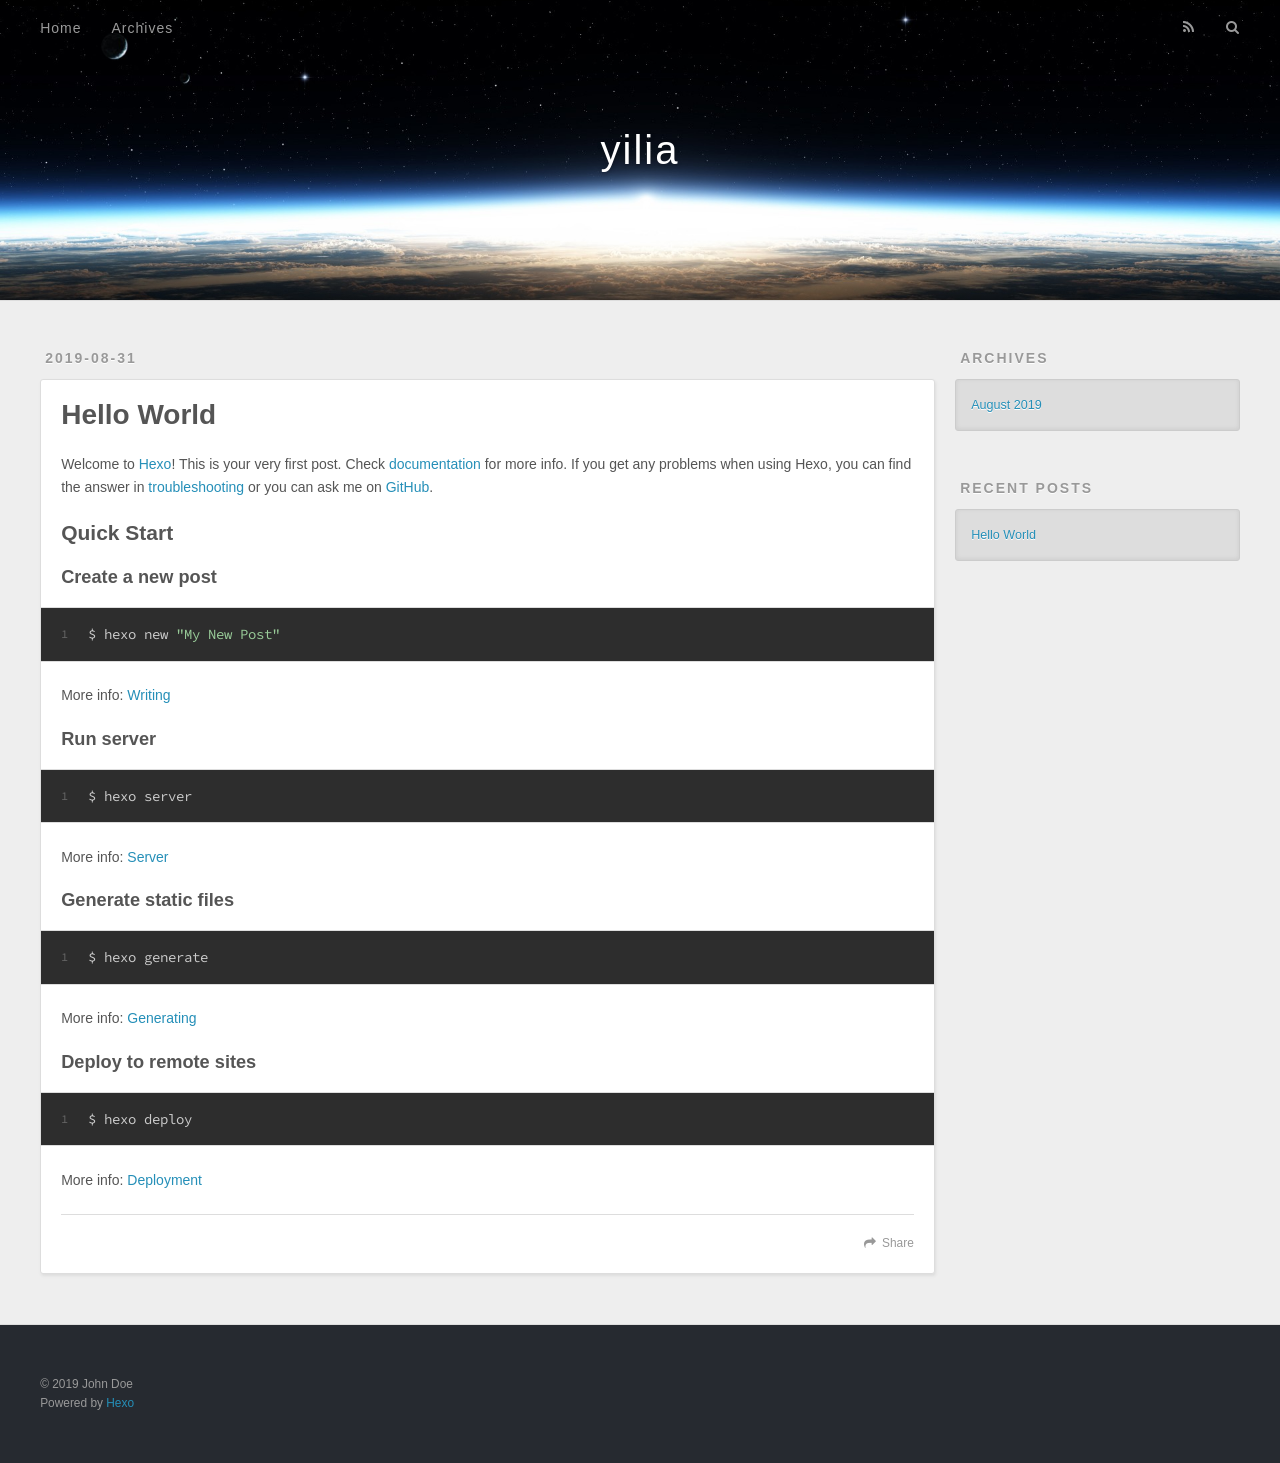
==== index.html @ 35551a5f "Site updated: 2019-08-31 18:48:44" ====
<!DOCTYPE html>
<html>
<head><meta name="generator" content="Hexo 3.9.0">
  <meta charset="utf-8">
  

  
  <title>yilia</title>
  <meta name="viewport" content="width=device-width, initial-scale=1, maximum-scale=1">
  <meta property="og:type" content="website">
<meta property="og:title" content="yilia">
<meta property="og:url" content="http://yoursite.com/index.html">
<meta property="og:site_name" content="yilia">
<meta property="og:locale" content="en">
<meta name="twitter:card" content="summary">
<meta name="twitter:title" content="yilia">
  
    <link rel="alternate" href="/atom.xml" title="yilia" type="application/atom+xml">
  
  
    <link rel="icon" href="/favicon.png">
  
  
    <link href="//fonts.googleapis.com/css?family=Source+Code+Pro" rel="stylesheet" type="text/css">
  
  <link rel="stylesheet" href="/css/style.css">
</head>
</html>
<body>
  <div id="container">
    <div id="wrap">
      <header id="header">
  <div id="banner"></div>
  <div id="header-outer" class="outer">
    <div id="header-title" class="inner">
      <h1 id="logo-wrap">
        <a href="/" id="logo">yilia</a>
      </h1>
      
    </div>
    <div id="header-inner" class="inner">
      <nav id="main-nav">
        <a id="main-nav-toggle" class="nav-icon"></a>
        
          <a class="main-nav-link" href="/">Home</a>
        
          <a class="main-nav-link" href="/archives">Archives</a>
        
      </nav>
      <nav id="sub-nav">
        
          <a id="nav-rss-link" class="nav-icon" href="/atom.xml" title="RSS Feed"></a>
        
        <a id="nav-search-btn" class="nav-icon" title="Search"></a>
      </nav>
      <div id="search-form-wrap">
        <form action="//google.com/search" method="get" accept-charset="UTF-8" class="search-form"><input type="search" name="q" class="search-form-input" placeholder="Search"><button type="submit" class="search-form-submit">&#xF002;</button><input type="hidden" name="sitesearch" value="http://yoursite.com"></form>
      </div>
    </div>
  </div>
</header>
      <div class="outer">
        <section id="main">
  
    <article id="post-hello-world" class="article article-type-post" itemscope itemprop="blogPost">
  <div class="article-meta">
    <a href="/2019/08/31/hello-world/" class="article-date">
  <time datetime="2019-08-31T09:44:53.619Z" itemprop="datePublished">2019-08-31</time>
</a>
    
  </div>
  <div class="article-inner">
    
    
      <header class="article-header">
        
  
    <h1 itemprop="name">
      <a class="article-title" href="/2019/08/31/hello-world/">Hello World</a>
    </h1>
  

      </header>
    
    <div class="article-entry" itemprop="articleBody">
      
        <p>Welcome to <a href="https://hexo.io/" target="_blank" rel="noopener">Hexo</a>! This is your very first post. Check <a href="https://hexo.io/docs/" target="_blank" rel="noopener">documentation</a> for more info. If you get any problems when using Hexo, you can find the answer in <a href="https://hexo.io/docs/troubleshooting.html" target="_blank" rel="noopener">troubleshooting</a> or you can ask me on <a href="https://github.com/hexojs/hexo/issues" target="_blank" rel="noopener">GitHub</a>.</p>
<h2 id="Quick-Start"><a href="#Quick-Start" class="headerlink" title="Quick Start"></a>Quick Start</h2><h3 id="Create-a-new-post"><a href="#Create-a-new-post" class="headerlink" title="Create a new post"></a>Create a new post</h3><figure class="highlight bash"><table><tr><td class="gutter"><pre><span class="line">1</span><br></pre></td><td class="code"><pre><span class="line">$ hexo new <span class="string">"My New Post"</span></span><br></pre></td></tr></table></figure>

<p>More info: <a href="https://hexo.io/docs/writing.html" target="_blank" rel="noopener">Writing</a></p>
<h3 id="Run-server"><a href="#Run-server" class="headerlink" title="Run server"></a>Run server</h3><figure class="highlight bash"><table><tr><td class="gutter"><pre><span class="line">1</span><br></pre></td><td class="code"><pre><span class="line">$ hexo server</span><br></pre></td></tr></table></figure>

<p>More info: <a href="https://hexo.io/docs/server.html" target="_blank" rel="noopener">Server</a></p>
<h3 id="Generate-static-files"><a href="#Generate-static-files" class="headerlink" title="Generate static files"></a>Generate static files</h3><figure class="highlight bash"><table><tr><td class="gutter"><pre><span class="line">1</span><br></pre></td><td class="code"><pre><span class="line">$ hexo generate</span><br></pre></td></tr></table></figure>

<p>More info: <a href="https://hexo.io/docs/generating.html" target="_blank" rel="noopener">Generating</a></p>
<h3 id="Deploy-to-remote-sites"><a href="#Deploy-to-remote-sites" class="headerlink" title="Deploy to remote sites"></a>Deploy to remote sites</h3><figure class="highlight bash"><table><tr><td class="gutter"><pre><span class="line">1</span><br></pre></td><td class="code"><pre><span class="line">$ hexo deploy</span><br></pre></td></tr></table></figure>

<p>More info: <a href="https://hexo.io/docs/deployment.html" target="_blank" rel="noopener">Deployment</a></p>

      
    </div>
    <footer class="article-footer">
      <a data-url="http://yoursite.com/2019/08/31/hello-world/" data-id="cjzzei9va0000o8v3eu328gcu" class="article-share-link">Share</a>
      
      
    </footer>
  </div>
  
</article>


  


</section>
        
          <aside id="sidebar">
  
    

  
    

  
    
  
    
  <div class="widget-wrap">
    <h3 class="widget-title">Archives</h3>
    <div class="widget">
      <ul class="archive-list"><li class="archive-list-item"><a class="archive-list-link" href="/archives/2019/08/">August 2019</a></li></ul>
    </div>
  </div>


  
    
  <div class="widget-wrap">
    <h3 class="widget-title">Recent Posts</h3>
    <div class="widget">
      <ul>
        
          <li>
            <a href="/2019/08/31/hello-world/">Hello World</a>
          </li>
        
      </ul>
    </div>
  </div>

  
</aside>
        
      </div>
      <footer id="footer">
  
  <div class="outer">
    <div id="footer-info" class="inner">
      &copy; 2019 John Doe<br>
      Powered by <a href="http://hexo.io/" target="_blank">Hexo</a>
    </div>
  </div>
</footer>
    </div>
    <nav id="mobile-nav">
  
    <a href="/" class="mobile-nav-link">Home</a>
  
    <a href="/archives" class="mobile-nav-link">Archives</a>
  
</nav>
    

<script src="//ajax.googleapis.com/ajax/libs/jquery/2.0.3/jquery.min.js"></script>


  <link rel="stylesheet" href="/fancybox/jquery.fancybox.css">
  <script src="/fancybox/jquery.fancybox.pack.js"></script>


<script src="/js/script.js"></script>



  </div>
</body>
</html>
---- css/style.css ----
body {
  width: 100%;
}
body:before,
body:after {
  content: "";
  display: table;
}
body:after {
  clear: both;
}
html,
body,
div,
span,
applet,
object,
iframe,
h1,
h2,
h3,
h4,
h5,
h6,
p,
blockquote,
pre,
a,
abbr,
acronym,
address,
big,
cite,
code,
del,
dfn,
em,
img,
ins,
kbd,
q,
s,
samp,
small,
strike,
strong,
sub,
sup,
tt,
var,
dl,
dt,
dd,
ol,
ul,
li,
fieldset,
form,
label,
legend,
table,
caption,
tbody,
tfoot,
thead,
tr,
th,
td {
  margin: 0;
  padding: 0;
  border: 0;
  outline: 0;
  font-weight: inherit;
  font-style: inherit;
  font-family: inherit;
  font-size: 100%;
  vertical-align: baseline;
}
body {
  line-height: 1;
  color: #000;
  background: #fff;
}
ol,
ul {
  list-style: none;
}
table {
  border-collapse: separate;
  border-spacing: 0;
  vertical-align: middle;
}
caption,
th,
td {
  text-align: left;
  font-weight: normal;
  vertical-align: middle;
}
a img {
  border: none;
}
input,
button {
  margin: 0;
  padding: 0;
}
input::-moz-focus-inner,
button::-moz-focus-inner {
  border: 0;
  padding: 0;
}
@font-face {
  font-family: FontAwesome;
  font-style: normal;
  font-weight: normal;
  src: url("fonts/fontawesome-webfont.eot?v=#4.0.3");
  src: url("fonts/fontawesome-webfont.eot?#iefix&v=#4.0.3") format("embedded-opentype"), url("fonts/fontawesome-webfont.woff?v=#4.0.3") format("woff"), url("fonts/fontawesome-webfont.ttf?v=#4.0.3") format("truetype"), url("fonts/fontawesome-webfont.svg#fontawesomeregular?v=#4.0.3") format("svg");
}
html,
body,
#container {
  height: 100%;
}
body {
  background: #eee;
  font: 14px -apple-system, BlinkMacSystemFont, "Segoe UI", "Roboto", "Oxygen", "Ubuntu", "Cantarell", "Fira Sans", "Droid Sans", "Helvetica Neue", sans-serif;
  -webkit-text-size-adjust: 100%;
}
.outer {
  max-width: 1220px;
  margin: 0 auto;
  padding: 0 20px;
}
.outer:before,
.outer:after {
  content: "";
  display: table;
}
.outer:after {
  clear: both;
}
.inner {
  display: inline;
  float: left;
  width: 98.33333333333333%;
  margin: 0 0.833333333333333%;
}
.left,
.alignleft {
  float: left;
}
.right,
.alignright {
  float: right;
}
.clear {
  clear: both;
}
#container {
  position: relative;
}
.mobile-nav-on {
  overflow: hidden;
}
#wrap {
  height: 100%;
  width: 100%;
  position: absolute;
  top: 0;
  left: 0;
  -webkit-transition: 0.2s ease-out;
  -moz-transition: 0.2s ease-out;
  -ms-transition: 0.2s ease-out;
  transition: 0.2s ease-out;
  z-index: 1;
  background: #eee;
}
.mobile-nav-on #wrap {
  left: 280px;
}
@media screen and (min-width: 768px) {
  #main {
    display: inline;
    float: left;
    width: 73.33333333333333%;
    margin: 0 0.833333333333333%;
  }
}
.article-date,
.article-category-link,
.archive-year,
.widget-title {
  text-decoration: none;
  text-transform: uppercase;
  letter-spacing: 2px;
  color: #999;
  margin-bottom: 1em;
  margin-left: 5px;
  line-height: 1em;
  text-shadow: 0 1px #fff;
  font-weight: bold;
}
.article-inner,
.archive-article-inner {
  background: #fff;
  -webkit-box-shadow: 1px 2px 3px #ddd;
  box-shadow: 1px 2px 3px #ddd;
  border: 1px solid #ddd;
  border-radius: 3px;
}
.article-entry h1,
.widget h1 {
  font-size: 2em;
}
.article-entry h2,
.widget h2 {
  font-size: 1.5em;
}
.article-entry h3,
.widget h3 {
  font-size: 1.3em;
}
.article-entry h4,
.widget h4 {
  font-size: 1.2em;
}
.article-entry h5,
.widget h5 {
  font-size: 1em;
}
.article-entry h6,
.widget h6 {
  font-size: 1em;
  color: #999;
}
.article-entry hr,
.widget hr {
  border: 1px dashed #ddd;
}
.article-entry strong,
.widget strong {
  font-weight: bold;
}
.article-entry em,
.widget em,
.article-entry cite,
.widget cite {
  font-style: italic;
}
.article-entry sup,
.widget sup,
.article-entry sub,
.widget sub {
  font-size: 0.75em;
  line-height: 0;
  position: relative;
  vertical-align: baseline;
}
.article-entry sup,
.widget sup {
  top: -0.5em;
}
.article-entry sub,
.widget sub {
  bottom: -0.2em;
}
.article-entry small,
.widget small {
  font-size: 0.85em;
}
.article-entry acronym,
.widget acronym,
.article-entry abbr,
.widget abbr {
  border-bottom: 1px dotted;
}
.article-entry ul,
.widget ul,
.article-entry ol,
.widget ol,
.article-entry dl,
.widget dl {
  margin: 0 20px;
  line-height: 1.6em;
}
.article-entry ul ul,
.widget ul ul,
.article-entry ol ul,
.widget ol ul,
.article-entry ul ol,
.widget ul ol,
.article-entry ol ol,
.widget ol ol {
  margin-top: 0;
  margin-bottom: 0;
}
.article-entry ul,
.widget ul {
  list-style: disc;
}
.article-entry ol,
.widget ol {
  list-style: decimal;
}
.article-entry dt,
.widget dt {
  font-weight: bold;
}
#header {
  height: 300px;
  position: relative;
  border-bottom: 1px solid #ddd;
}
#header:before,
#header:after {
  content: "";
  position: absolute;
  left: 0;
  right: 0;
  height: 40px;
}
#header:before {
  top: 0;
  background: -webkit-linear-gradient(rgba(0,0,0,0.2), transparent);
  background: -moz-linear-gradient(rgba(0,0,0,0.2), transparent);
  background: -ms-linear-gradient(rgba(0,0,0,0.2), transparent);
  background: linear-gradient(rgba(0,0,0,0.2), transparent);
}
#header:after {
  bottom: 0;
  background: -webkit-linear-gradient(transparent, rgba(0,0,0,0.2));
  background: -moz-linear-gradient(transparent, rgba(0,0,0,0.2));
  background: -ms-linear-gradient(transparent, rgba(0,0,0,0.2));
  background: linear-gradient(transparent, rgba(0,0,0,0.2));
}
#header-outer {
  height: 100%;
  position: relative;
}
#header-inner {
  position: relative;
  overflow: hidden;
}
#banner {
  position: absolute;
  top: 0;
  left: 0;
  width: 100%;
  height: 100%;
  background: url("images/banner.jpg") center #000;
  -webkit-background-size: cover;
  -moz-background-size: cover;
  background-size: cover;
  z-index: -1;
}
#header-title {
  text-align: center;
  height: 40px;
  position: absolute;
  top: 50%;
  left: 0;
  margin-top: -20px;
}
#logo,
#subtitle {
  text-decoration: none;
  color: #fff;
  font-weight: 300;
  text-shadow: 0 1px 4px rgba(0,0,0,0.3);
}
#logo {
  font-size: 40px;
  line-height: 40px;
  letter-spacing: 2px;
}
#subtitle {
  font-size: 16px;
  line-height: 16px;
  letter-spacing: 1px;
}
#subtitle-wrap {
  margin-top: 16px;
}
#main-nav {
  float: left;
  margin-left: -15px;
}
.nav-icon,
.main-nav-link {
  float: left;
  color: #fff;
  opacity: 0.6;
  text-decoration: none;
  text-shadow: 0 1px rgba(0,0,0,0.2);
  -webkit-transition: opacity 0.2s;
  -moz-transition: opacity 0.2s;
  -ms-transition: opacity 0.2s;
  transition: opacity 0.2s;
  display: block;
  padding: 20px 15px;
}
.nav-icon:hover,
.main-nav-link:hover {
  opacity: 1;
}
.nav-icon {
  font-family: FontAwesome;
  text-align: center;
  font-size: 14px;
  width: 14px;
  height: 14px;
  padding: 20px 15px;
  position: relative;
  cursor: pointer;
}
.main-nav-link {
  font-weight: 300;
  letter-spacing: 1px;
}
@media screen and (max-width: 479px) {
  .main-nav-link {
    display: none;
  }
}
#main-nav-toggle {
  display: none;
}
#main-nav-toggle:before {
  content: "\f0c9";
}
@media screen and (max-width: 479px) {
  #main-nav-toggle {
    display: block;
  }
}
#sub-nav {
  float: right;
  margin-right: -15px;
}
#nav-rss-link:before {
  content: "\f09e";
}
#nav-search-btn:before {
  content: "\f002";
}
#search-form-wrap {
  position: absolute;
  top: 15px;
  width: 150px;
  height: 30px;
  right: -150px;
  opacity: 0;
  -webkit-transition: 0.2s ease-out;
  -moz-transition: 0.2s ease-out;
  -ms-transition: 0.2s ease-out;
  transition: 0.2s ease-out;
}
#search-form-wrap.on {
  opacity: 1;
  right: 0;
}
@media screen and (max-width: 479px) {
  #search-form-wrap {
    width: 100%;
    right: -100%;
  }
}
.search-form {
  position: absolute;
  top: 0;
  left: 0;
  right: 0;
  background: #fff;
  padding: 5px 15px;
  border-radius: 15px;
  -webkit-box-shadow: 0 0 10px rgba(0,0,0,0.3);
  box-shadow: 0 0 10px rgba(0,0,0,0.3);
}
.search-form-input {
  border: none;
  background: none;
  color: #555;
  width: 100%;
  font: 13px -apple-system, BlinkMacSystemFont, "Segoe UI", "Roboto", "Oxygen", "Ubuntu", "Cantarell", "Fira Sans", "Droid Sans", "Helvetica Neue", sans-serif;
  outline: none;
}
.search-form-input::-webkit-search-results-decoration,
.search-form-input::-webkit-search-cancel-button {
  -webkit-appearance: none;
}
.search-form-submit {
  position: absolute;
  top: 50%;
  right: 10px;
  margin-top: -7px;
  font: 13px FontAwesome;
  border: none;
  background: none;
  color: #bbb;
  cursor: pointer;
}
.search-form-submit:hover,
.search-form-submit:focus {
  color: #777;
}
.article {
  margin: 50px 0;
}
.article-inner {
  overflow: hidden;
}
.article-meta:before,
.article-meta:after {
  content: "";
  display: table;
}
.article-meta:after {
  clear: both;
}
.article-date {
  float: left;
}
.article-category {
  float: left;
  line-height: 1em;
  color: #ccc;
  text-shadow: 0 1px #fff;
  margin-left: 8px;
}
.article-category:before {
  content: "\2022";
}
.article-category-link {
  margin: 0 12px 1em;
}
.article-header {
  padding: 20px 20px 0;
}
.article-title {
  text-decoration: none;
  font-size: 2em;
  font-weight: bold;
  color: #555;
  line-height: 1.1em;
  -webkit-transition: color 0.2s;
  -moz-transition: color 0.2s;
  -ms-transition: color 0.2s;
  transition: color 0.2s;
}
a.article-title:hover {
  color: #258fb8;
}
.article-entry {
  color: #555;
  padding: 0 20px;
}
.article-entry:before,
.article-entry:after {
  content: "";
  display: table;
}
.article-entry:after {
  clear: both;
}
.article-entry p,
.article-entry table {
  line-height: 1.6em;
  margin: 1.6em 0;
}
.article-entry h1,
.article-entry h2,
.article-entry h3,
.article-entry h4,
.article-entry h5,
.article-entry h6 {
  font-weight: bold;
}
.article-entry h1,
.article-entry h2,
.article-entry h3,
.article-entry h4,
.article-entry h5,
.article-entry h6 {
  line-height: 1.1em;
  margin: 1.1em 0;
}
.article-entry a {
  color: #258fb8;
  text-decoration: none;
}
.article-entry a:hover {
  text-decoration: underline;
}
.article-entry ul,
.article-entry ol,
.article-entry dl {
  margin-top: 1.6em;
  margin-bottom: 1.6em;
}
.article-entry img,
.article-entry video {
  max-width: 100%;
  height: auto;
  display: block;
  margin: auto;
}
.article-entry iframe {
  border: none;
}
.article-entry table {
  width: 100%;
  border-collapse: collapse;
  border-spacing: 0;
}
.article-entry th {
  font-weight: bold;
  border-bottom: 3px solid #ddd;
  padding-bottom: 0.5em;
}
.article-entry td {
  border-bottom: 1px solid #ddd;
  padding: 10px 0;
}
.article-entry blockquote {
  font-family: Georgia, "Times New Roman", serif;
  font-size: 1.4em;
  margin: 1.6em 20px;
  text-align: center;
}
.article-entry blockquote footer {
  font-size: 14px;
  margin: 1.6em 0;
  font-family: -apple-system, BlinkMacSystemFont, "Segoe UI", "Roboto", "Oxygen", "Ubuntu", "Cantarell", "Fira Sans", "Droid Sans", "Helvetica Neue", sans-serif;
}
.article-entry blockquote footer cite:before {
  content: "—";
  padding: 0 0.5em;
}
.article-entry .pullquote {
  text-align: left;
  width: 45%;
  margin: 0;
}
.article-entry .pullquote.left {
  margin-left: 0.5em;
  margin-right: 1em;
}
.article-entry .pullquote.right {
  margin-right: 0.5em;
  margin-left: 1em;
}
.article-entry .caption {
  color: #999;
  display: block;
  font-size: 0.9em;
  margin-top: 0.5em;
  position: relative;
  text-align: center;
}
.article-entry .video-container {
  position: relative;
  padding-top: 56.25%;
  height: 0;
  overflow: hidden;
}
.article-entry .video-container iframe,
.article-entry .video-container object,
.article-entry .video-container embed {
  position: absolute;
  top: 0;
  left: 0;
  width: 100%;
  height: 100%;
  margin-top: 0;
}
.article-more-link a {
  display: inline-block;
  line-height: 1em;
  padding: 6px 15px;
  border-radius: 15px;
  background: #eee;
  color: #999;
  text-shadow: 0 1px #fff;
  text-decoration: none;
}
.article-more-link a:hover {
  background: #258fb8;
  color: #fff;
  text-decoration: none;
  text-shadow: 0 1px #1e7293;
}
.article-footer {
  font-size: 0.85em;
  line-height: 1.6em;
  border-top: 1px solid #ddd;
  padding-top: 1.6em;
  margin: 0 20px 20px;
}
.article-footer:before,
.article-footer:after {
  content: "";
  display: table;
}
.article-footer:after {
  clear: both;
}
.article-footer a {
  color: #999;
  text-decoration: none;
}
.article-footer a:hover {
  color: #555;
}
.article-tag-list-item {
  float: left;
  margin-right: 10px;
}
.article-tag-list-link:before {
  content: "#";
}
.article-comment-link {
  float: right;
}
.article-comment-link:before {
  content: "\f075";
  font-family: FontAwesome;
  padding-right: 8px;
}
.article-share-link {
  cursor: pointer;
  float: right;
  margin-left: 20px;
}
.article-share-link:before {
  content: "\f064";
  font-family: FontAwesome;
  padding-right: 6px;
}
#article-nav {
  position: relative;
}
#article-nav:before,
#article-nav:after {
  content: "";
  display: table;
}
#article-nav:after {
  clear: both;
}
@media screen and (min-width: 768px) {
  #article-nav {
    margin: 50px 0;
  }
  #article-nav:before {
    width: 8px;
    height: 8px;
    position: absolute;
    top: 50%;
    left: 50%;
    margin-top: -4px;
    margin-left: -4px;
    content: "";
    border-radius: 50%;
    background: #ddd;
    -webkit-box-shadow: 0 1px 2px #fff;
    box-shadow: 0 1px 2px #fff;
  }
}
.article-nav-link-wrap {
  text-decoration: none;
  text-shadow: 0 1px #fff;
  color: #999;
  -webkit-box-sizing: border-box;
  -moz-box-sizing: border-box;
  box-sizing: border-box;
  margin-top: 50px;
  text-align: center;
  display: block;
}
.article-nav-link-wrap:hover {
  color: #555;
}
@media screen and (min-width: 768px) {
  .article-nav-link-wrap {
    width: 50%;
    margin-top: 0;
  }
}
@media screen and (min-width: 768px) {
  #article-nav-newer {
    float: left;
    text-align: right;
    padding-right: 20px;
  }
}
@media screen and (min-width: 768px) {
  #article-nav-older {
    float: right;
    text-align: left;
    padding-left: 20px;
  }
}
.article-nav-caption {
  text-transform: uppercase;
  letter-spacing: 2px;
  color: #ddd;
  line-height: 1em;
  font-weight: bold;
}
#article-nav-newer .article-nav-caption {
  margin-right: -2px;
}
.article-nav-title {
  font-size: 0.85em;
  line-height: 1.6em;
  margin-top: 0.5em;
}
.article-share-box {
  position: absolute;
  display: none;
  background: #fff;
  -webkit-box-shadow: 1px 2px 10px rgba(0,0,0,0.2);
  box-shadow: 1px 2px 10px rgba(0,0,0,0.2);
  border-radius: 3px;
  margin-left: -145px;
  overflow: hidden;
  z-index: 1;
}
.article-share-box.on {
  display: block;
}
.article-share-input {
  width: 100%;
  background: none;
  -webkit-box-sizing: border-box;
  -moz-box-sizing: border-box;
  box-sizing: border-box;
  font: 14px -apple-system, BlinkMacSystemFont, "Segoe UI", "Roboto", "Oxygen", "Ubuntu", "Cantarell", "Fira Sans", "Droid Sans", "Helvetica Neue", sans-serif;
  padding: 0 15px;
  color: #555;
  outline: none;
  border: 1px solid #ddd;
  border-radius: 3px 3px 0 0;
  height: 36px;
  line-height: 36px;
}
.article-share-links {
  background: #eee;
}
.article-share-links:before,
.article-share-links:after {
  content: "";
  display: table;
}
.article-share-links:after {
  clear: both;
}
.article-share-twitter,
.article-share-facebook,
.article-share-pinterest,
.article-share-google {
  width: 50px;
  height: 36px;
  display: block;
  float: left;
  position: relative;
  color: #999;
  text-shadow: 0 1px #fff;
}
.article-share-twitter:before,
.article-share-facebook:before,
.article-share-pinterest:before,
.article-share-google:before {
  font-size: 20px;
  font-family: FontAwesome;
  width: 20px;
  height: 20px;
  position: absolute;
  top: 50%;
  left: 50%;
  margin-top: -10px;
  margin-left: -10px;
  text-align: center;
}
.article-share-twitter:hover,
.article-share-facebook:hover,
.article-share-pinterest:hover,
.article-share-google:hover {
  color: #fff;
}
.article-share-twitter:before {
  content: "\f099";
}
.article-share-twitter:hover {
  background: #00aced;
  text-shadow: 0 1px #008abe;
}
.article-share-facebook:before {
  content: "\f09a";
}
.article-share-facebook:hover {
  background: #3b5998;
  text-shadow: 0 1px #2f477a;
}
.article-share-pinterest:before {
  content: "\f0d2";
}
.article-share-pinterest:hover {
  background: #cb2027;
  text-shadow: 0 1px #a21a1f;
}
.article-share-google:before {
  content: "\f0d5";
}
.article-share-google:hover {
  background: #dd4b39;
  text-shadow: 0 1px #be3221;
}
.article-gallery {
  background: #000;
  position: relative;
}
.article-gallery-photos {
  position: relative;
  overflow: hidden;
}
.article-gallery-img {
  display: none;
  max-width: 100%;
}
.article-gallery-img:first-child {
  display: block;
}
.article-gallery-img.loaded {
  position: absolute;
  display: block;
}
.article-gallery-img img {
  display: block;
  max-width: 100%;
  margin: 0 auto;
}
#comments {
  background: #fff;
  -webkit-box-shadow: 1px 2px 3px #ddd;
  box-shadow: 1px 2px 3px #ddd;
  padding: 20px;
  border: 1px solid #ddd;
  border-radius: 3px;
  margin: 50px 0;
}
#comments a {
  color: #258fb8;
}
.archives-wrap {
  margin: 50px 0;
}
.archives:before,
.archives:after {
  content: "";
  display: table;
}
.archives:after {
  clear: both;
}
.archive-year-wrap {
  margin-bottom: 1em;
}
.archives {
  -webkit-column-gap: 10px;
  -moz-column-gap: 10px;
  column-gap: 10px;
}
@media screen and (min-width: 480px) and (max-width: 767px) {
  .archives {
    -webkit-column-count: 2;
    -moz-column-count: 2;
    column-count: 2;
  }
}
@media screen and (min-width: 768px) {
  .archives {
    -webkit-column-count: 3;
    -moz-column-count: 3;
    column-count: 3;
  }
}
.archive-article {
  -webkit-column-break-inside: avoid;
  page-break-inside: avoid;
  overflow: hidden;
  break-inside: avoid-column;
}
.archive-article-inner {
  padding: 10px;
  margin-bottom: 15px;
}
.archive-article-title {
  text-decoration: none;
  font-weight: bold;
  color: #555;
  -webkit-transition: color 0.2s;
  -moz-transition: color 0.2s;
  -ms-transition: color 0.2s;
  transition: color 0.2s;
  line-height: 1.6em;
}
.archive-article-title:hover {
  color: #258fb8;
}
.archive-article-footer {
  margin-top: 1em;
}
.archive-article-date {
  color: #999;
  text-decoration: none;
  font-size: 0.85em;
  line-height: 1em;
  margin-bottom: 0.5em;
  display: block;
}
#page-nav {
  margin: 50px auto;
  background: #fff;
  -webkit-box-shadow: 1px 2px 3px #ddd;
  box-shadow: 1px 2px 3px #ddd;
  border: 1px solid #ddd;
  border-radius: 3px;
  text-align: center;
  color: #999;
  overflow: hidden;
}
#page-nav:before,
#page-nav:after {
  content: "";
  display: table;
}
#page-nav:after {
  clear: both;
}
#page-nav a,
#page-nav span {
  padding: 10px 20px;
  line-height: 1;
  height: 2ex;
}
#page-nav a {
  color: #999;
  text-decoration: none;
}
#page-nav a:hover {
  background: #999;
  color: #fff;
}
#page-nav .prev {
  float: left;
}
#page-nav .next {
  float: right;
}
#page-nav .page-number {
  display: inline-block;
}
@media screen and (max-width: 479px) {
  #page-nav .page-number {
    display: none;
  }
}
#page-nav .current {
  color: #555;
  font-weight: bold;
}
#page-nav .space {
  color: #ddd;
}
#footer {
  background: #262a30;
  padding: 50px 0;
  border-top: 1px solid #ddd;
  color: #999;
}
#footer a {
  color: #258fb8;
  text-decoration: none;
}
#footer a:hover {
  text-decoration: underline;
}
#footer-info {
  line-height: 1.6em;
  font-size: 0.85em;
}
.article-entry pre,
.article-entry .highlight {
  background: #2d2d2d;
  margin: 0 -20px;
  padding: 15px 20px;
  border-style: solid;
  border-color: #ddd;
  border-width: 1px 0;
  overflow: auto;
  color: #ccc;
  line-height: 22.400000000000002px;
}
.article-entry .highlight .gutter pre,
.article-entry .gist .gist-file .gist-data .line-numbers {
  color: #666;
  font-size: 0.85em;
}
.article-entry pre,
.article-entry code {
  font-family: "Source Code Pro", Consolas, Monaco, Menlo, Consolas, monospace;
}
.article-entry code {
  background: #eee;
  text-shadow: 0 1px #fff;
  padding: 0 0.3em;
}
.article-entry pre code {
  background: none;
  text-shadow: none;
  padding: 0;
}
.article-entry .highlight pre {
  border: none;
  margin: 0;
  padding: 0;
}
.article-entry .highlight table {
  margin: 0;
  width: auto;
}
.article-entry .highlight td {
  border: none;
  padding: 0;
}
.article-entry .highlight figcaption {
  font-size: 0.85em;
  color: #999;
  line-height: 1em;
  margin-bottom: 1em;
}
.article-entry .highlight figcaption:before,
.article-entry .highlight figcaption:after {
  content: "";
  display: table;
}
.article-entry .highlight figcaption:after {
  clear: both;
}
.article-entry .highlight figcaption a {
  float: right;
}
.article-entry .highlight .gutter pre {
  text-align: right;
  padding-right: 20px;
}
.article-entry .highlight .line {
  height: 22.400000000000002px;
}
.article-entry .highlight .line.marked {
  background: #515151;
}
.article-entry .gist {
  margin: 0 -20px;
  border-style: solid;
  border-color: #ddd;
  border-width: 1px 0;
  background: #2d2d2d;
  padding: 15px 20px 15px 0;
}
.article-entry .gist .gist-file {
  border: none;
  font-family: "Source Code Pro", Consolas, Monaco, Menlo, Consolas, monospace;
  margin: 0;
}
.article-entry .gist .gist-file .gist-data {
  background: none;
  border: none;
}
.article-entry .gist .gist-file .gist-data .line-numbers {
  background: none;
  border: none;
  padding: 0 20px 0 0;
}
.article-entry .gist .gist-file .gist-data .line-data {
  padding: 0 !important;
}
.article-entry .gist .gist-file .highlight {
  margin: 0;
  padding: 0;
  border: none;
}
.article-entry .gist .gist-file .gist-meta {
  background: #2d2d2d;
  color: #999;
  font: 0.85em -apple-system, BlinkMacSystemFont, "Segoe UI", "Roboto", "Oxygen", "Ubuntu", "Cantarell", "Fira Sans", "Droid Sans", "Helvetica Neue", sans-serif;
  text-shadow: 0 0;
  padding: 0;
  margin-top: 1em;
  margin-left: 20px;
}
.article-entry .gist .gist-file .gist-meta a {
  color: #258fb8;
  font-weight: normal;
}
.article-entry .gist .gist-file .gist-meta a:hover {
  text-decoration: underline;
}
pre .comment,
pre .title {
  color: #999;
}
pre .variable,
pre .attribute,
pre .tag,
pre .regexp,
pre .ruby .constant,
pre .xml .tag .title,
pre .xml .pi,
pre .xml .doctype,
pre .html .doctype,
pre .css .id,
pre .css .class,
pre .css .pseudo {
  color: #f2777a;
}
pre .number,
pre .preprocessor,
pre .built_in,
pre .literal,
pre .params,
pre .constant {
  color: #f99157;
}
pre .class,
pre .ruby .class .title,
pre .css .rules .attribute {
  color: #9c9;
}
pre .string,
pre .value,
pre .inheritance,
pre .header,
pre .ruby .symbol,
pre .xml .cdata {
  color: #9c9;
}
pre .css .hexcolor {
  color: #6cc;
}
pre .function,
pre .python .decorator,
pre .python .title,
pre .ruby .function .title,
pre .ruby .title .keyword,
pre .perl .sub,
pre .javascript .title,
pre .coffeescript .title {
  color: #69c;
}
pre .keyword,
pre .javascript .function {
  color: #c9c;
}
@media screen and (max-width: 479px) {
  #mobile-nav {
    position: absolute;
    top: 0;
    left: 0;
    width: 280px;
    height: 100%;
    background: #191919;
    border-right: 1px solid #fff;
  }
}
@media screen and (max-width: 479px) {
  .mobile-nav-link {
    display: block;
    color: #999;
    text-decoration: none;
    padding: 15px 20px;
    font-weight: bold;
  }
  .mobile-nav-link:hover {
    color: #fff;
  }
}
@media screen and (min-width: 768px) {
  #sidebar {
    display: inline;
    float: left;
    width: 23.333333333333332%;
    margin: 0 0.833333333333333%;
  }
}
.widget-wrap {
  margin: 50px 0;
}
.widget {
  color: #777;
  text-shadow: 0 1px #fff;
  background: #ddd;
  -webkit-box-shadow: 0 -1px 4px #ccc inset;
  box-shadow: 0 -1px 4px #ccc inset;
  border: 1px solid #ccc;
  padding: 15px;
  border-radius: 3px;
}
.widget a {
  color: #258fb8;
  text-decoration: none;
}
.widget a:hover {
  text-decoration: underline;
}
.widget ul ul,
.widget ol ul,
.widget dl ul,
.widget ul ol,
.widget ol ol,
.widget dl ol,
.widget ul dl,
.widget ol dl,
.widget dl dl {
  margin-left: 15px;
  list-style: disc;
}
.widget {
  line-height: 1.6em;
  word-wrap: break-word;
  font-size: 0.9em;
}
.widget ul,
.widget ol {
  list-style: none;
  margin: 0;
}
.widget ul ul,
.widget ol ul,
.widget ul ol,
.widget ol ol {
  margin: 0 20px;
}
.widget ul ul,
.widget ol ul {
  list-style: disc;
}
.widget ul ol,
.widget ol ol {
  list-style: decimal;
}
.category-list-count,
.tag-list-count,
.archive-list-count {
  padding-left: 5px;
  color: #999;
  font-size: 0.85em;
}
.category-list-count:before,
.tag-list-count:before,
.archive-list-count:before {
  content: "(";
}
.category-list-count:after,
.tag-list-count:after,
.archive-list-count:after {
  content: ")";
}
.tagcloud a {
  margin-right: 5px;
  display: inline-block;
}
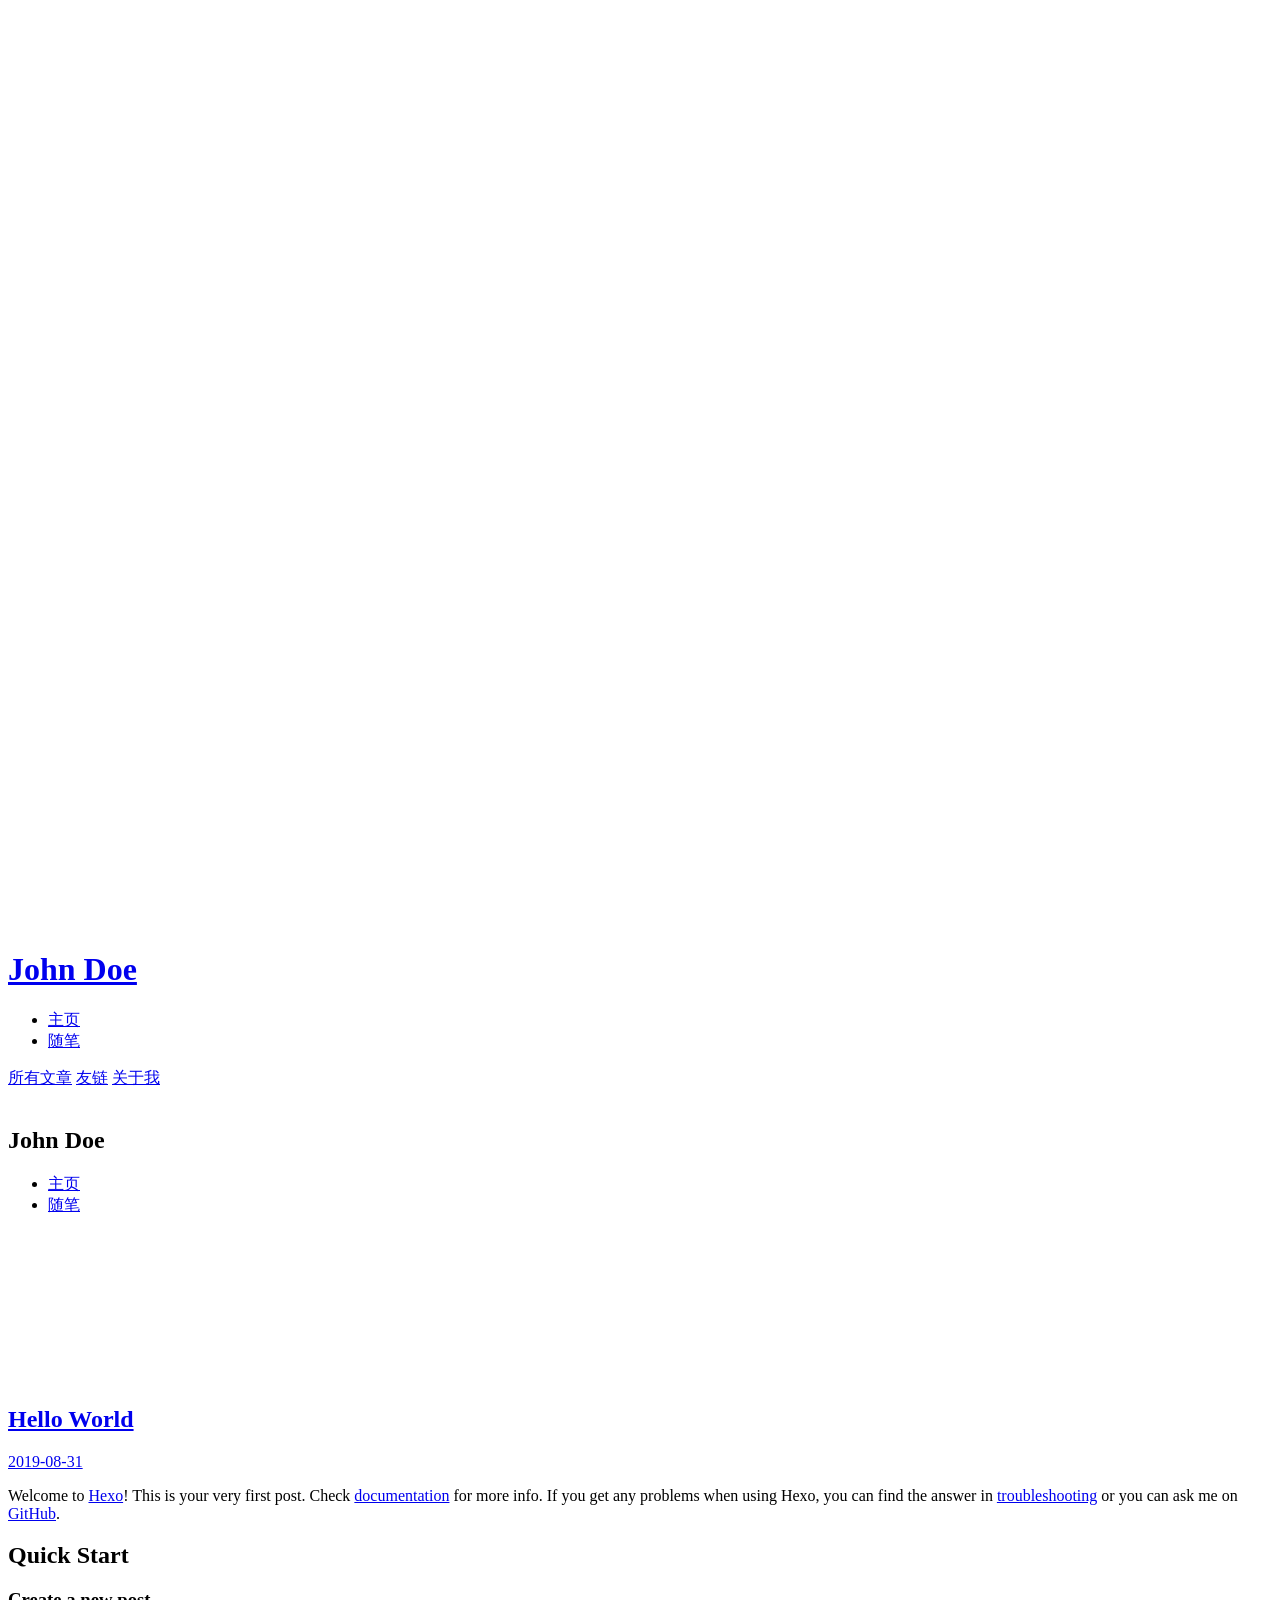
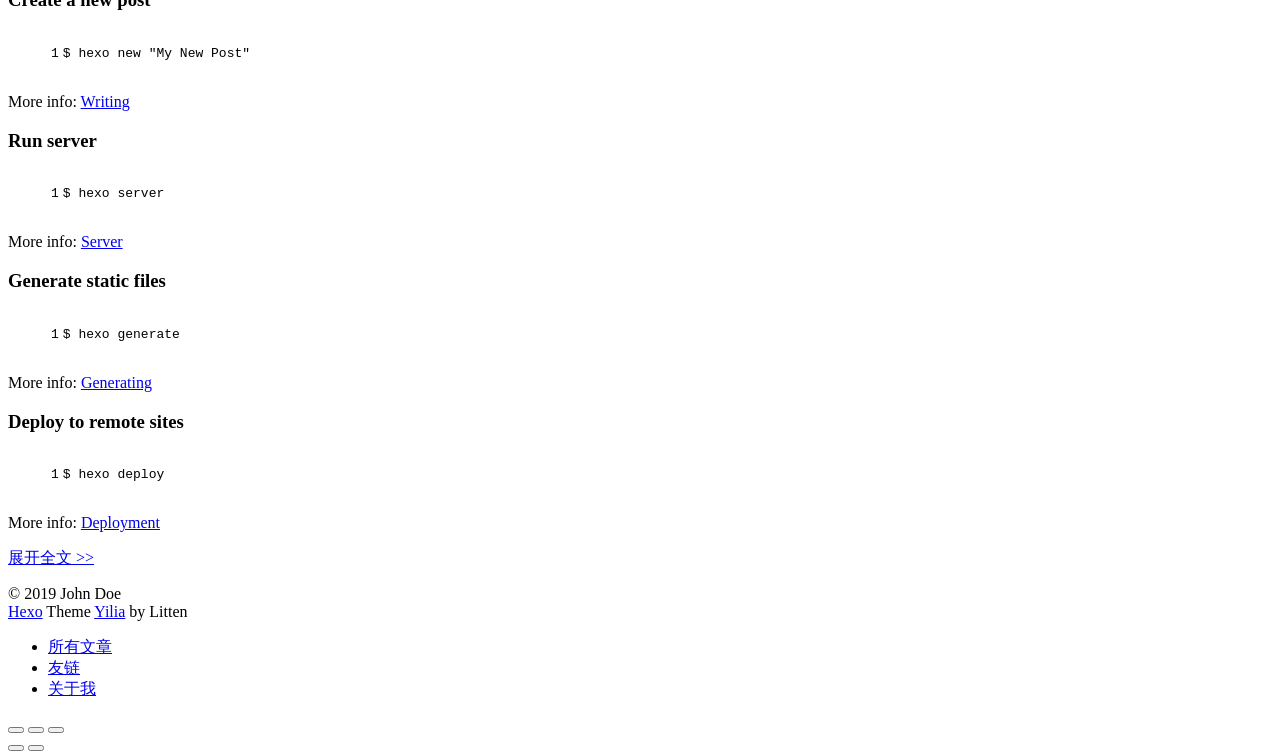
==== commit 8cc7c7c5: "Site updated: 2019-08-31 19:34:48" ====
--- a/index.html
+++ b/index.html
@@ -3,74 +3,157 @@
 <head><meta name="generator" content="Hexo 3.9.0">
   <meta charset="utf-8">
   
-
-  
-  <title>yilia</title>
+  <meta name="renderer" content="webkit">
+  <meta http-equiv="X-UA-Compatible" content="IE=edge">
+  <link rel="dns-prefetch" href="http://yoursite.com">
+  <title>Ceart��¼</title>
   <meta name="viewport" content="width=device-width, initial-scale=1, maximum-scale=1">
   <meta property="og:type" content="website">
-<meta property="og:title" content="yilia">
+<meta property="og:title" content="Ceart��¼">
 <meta property="og:url" content="http://yoursite.com/index.html">
-<meta property="og:site_name" content="yilia">
+<meta property="og:site_name" content="Ceart��¼">
 <meta property="og:locale" content="en">
 <meta name="twitter:card" content="summary">
-<meta name="twitter:title" content="yilia">
-  
-    <link rel="alternate" href="/atom.xml" title="yilia" type="application/atom+xml">
+<meta name="twitter:title" content="Ceart��¼">
+  
+    <link rel="alternative" href="/atom.xml" title="Ceart��¼" type="application/atom+xml">
   
   
     <link rel="icon" href="/favicon.png">
   
-  
-    <link href="//fonts.googleapis.com/css?family=Source+Code+Pro" rel="stylesheet" type="text/css">
-  
-  <link rel="stylesheet" href="/css/style.css">
+  <link rel="stylesheet" type="text/css" href="/./main.0cf68a.css">
+  <style type="text/css">
+  
+    #container.show {
+      background: linear-gradient(200deg,#a0cfe4,#e8c37e);
+    }
+  </style>
+  
+
+  
+
 </head>
 </html>
 <body>
-  <div id="container">
-    <div id="wrap">
-      <header id="header">
-  <div id="banner"></div>
-  <div id="header-outer" class="outer">
-    <div id="header-title" class="inner">
-      <h1 id="logo-wrap">
-        <a href="/" id="logo">yilia</a>
-      </h1>
-      
-    </div>
-    <div id="header-inner" class="inner">
-      <nav id="main-nav">
-        <a id="main-nav-toggle" class="nav-icon"></a>
-        
-          <a class="main-nav-link" href="/">Home</a>
-        
-          <a class="main-nav-link" href="/archives">Archives</a>
-        
-      </nav>
-      <nav id="sub-nav">
-        
-          <a id="nav-rss-link" class="nav-icon" href="/atom.xml" title="RSS Feed"></a>
-        
-        <a id="nav-search-btn" class="nav-icon" title="Search"></a>
-      </nav>
-      <div id="search-form-wrap">
-        <form action="//google.com/search" method="get" accept-charset="UTF-8" class="search-form"><input type="search" name="q" class="search-form-input" placeholder="Search"><button type="submit" class="search-form-submit">&#xF002;</button><input type="hidden" name="sitesearch" value="http://yoursite.com"></form>
-      </div>
-    </div>
-  </div>
-</header>
-      <div class="outer">
-        <section id="main">
-  
-    <article id="post-hello-world" class="article article-type-post" itemscope itemprop="blogPost">
-  <div class="article-meta">
-    <a href="/2019/08/31/hello-world/" class="article-date">
-  <time datetime="2019-08-31T09:44:53.619Z" itemprop="datePublished">2019-08-31</time>
-</a>
-    
-  </div>
+  <div id="container" q-class="show:isCtnShow">
+    <canvas id="anm-canvas" class="anm-canvas"></canvas>
+    <div class="left-col" q-class="show:isShow">
+      
+<div class="overlay" style="background: #4d4d4d"></div>
+<div class="intrude-less">
+	<header id="header" class="inner">
+		<a href="/" class="profilepic">
+			<img src="" class="js-avatar">
+		</a>
+		<hgroup>
+		  <h1 class="header-author"><a href="/">John Doe</a></h1>
+		</hgroup>
+		
+
+		<nav class="header-menu">
+			<ul>
+			
+				<li><a href="/">主页</a></li>
+	        
+				<li><a href="/tags/随笔/">随笔</a></li>
+	        
+			</ul>
+		</nav>
+		<nav class="header-smart-menu">
+    		
+    			
+    			<a q-on="click: openSlider(e, 'innerArchive')" href="javascript:void(0)">所有文章</a>
+    			
+            
+    			
+    			<a q-on="click: openSlider(e, 'friends')" href="javascript:void(0)">友链</a>
+    			
+            
+    			
+    			<a q-on="click: openSlider(e, 'aboutme')" href="javascript:void(0)">关于我</a>
+    			
+            
+		</nav>
+		<nav class="header-nav">
+			<div class="social">
+				
+					<a class="github" target="_blank" href="#" title="github"><i class="icon-github"></i></a>
+		        
+					<a class="weibo" target="_blank" href="#" title="weibo"><i class="icon-weibo"></i></a>
+		        
+					<a class="rss" target="_blank" href="#" title="rss"><i class="icon-rss"></i></a>
+		        
+					<a class="zhihu" target="_blank" href="#" title="zhihu"><i class="icon-zhihu"></i></a>
+		        
+			</div>
+		</nav>
+	</header>		
+</div>
+
+    </div>
+    <div class="mid-col" q-class="show:isShow,hide:isShow|isFalse">
+      
+<nav id="mobile-nav">
+  	<div class="overlay js-overlay" style="background: #4d4d4d"></div>
+	<div class="btnctn js-mobile-btnctn">
+  		<div class="slider-trigger list" q-on="click: openSlider(e)"><i class="icon icon-sort"></i></div>
+	</div>
+	<div class="intrude-less">
+		<header id="header" class="inner">
+			<div class="profilepic">
+				<img src="" class="js-avatar">
+			</div>
+			<hgroup>
+			  <h1 class="header-author js-header-author">John Doe</h1>
+			</hgroup>
+			
+			
+			
+				
+			
+				
+			
+			
+			
+			<nav class="header-nav">
+				<div class="social">
+					
+						<a class="github" target="_blank" href="#" title="github"><i class="icon-github"></i></a>
+			        
+						<a class="weibo" target="_blank" href="#" title="weibo"><i class="icon-weibo"></i></a>
+			        
+						<a class="rss" target="_blank" href="#" title="rss"><i class="icon-rss"></i></a>
+			        
+						<a class="zhihu" target="_blank" href="#" title="zhihu"><i class="icon-zhihu"></i></a>
+			        
+				</div>
+			</nav>
+
+			<nav class="header-menu js-header-menu">
+				<ul style="width: 50%">
+				
+				
+					<li style="width: 50%"><a href="/">主页</a></li>
+		        
+					<li style="width: 50%"><a href="/tags/随笔/">随笔</a></li>
+		        
+				</ul>
+			</nav>
+		</header>				
+	</div>
+	<div class="mobile-mask" style="display:none" q-show="isShow"></div>
+</nav>
+
+      <div id="wrapper" class="body-wrap">
+        <div class="menu-l">
+          <div class="canvas-wrap">
+            <canvas data-colors="#eaeaea" data-sectionHeight="100" data-contentId="js-content" id="myCanvas1" class="anm-canvas"></canvas>
+          </div>
+          <div id="js-content" class="content-ll">
+            
+  
+    <article id="post-hello-world" class="article article-type-post  article-index" itemscope itemprop="blogPost">
   <div class="article-inner">
-    
     
       <header class="article-header">
         
@@ -80,6 +163,11 @@
     </h1>
   
 
+        
+        <a href="/2019/08/31/hello-world/" class="archive-article-date">
+  	<time datetime="2019-08-31T09:44:53.619Z" itemprop="datePublished"><i class="icon-calendar icon"></i>2019-08-31</time>
+</a>
+        
       </header>
     
     <div class="article-entry" itemprop="articleBody">
@@ -99,90 +187,292 @@
 <p>More info: <a href="https://hexo.io/docs/deployment.html" target="_blank" rel="noopener">Deployment</a></p>
 
       
-    </div>
-    <footer class="article-footer">
-      <a data-url="http://yoursite.com/2019/08/31/hello-world/" data-id="cjzzei9va0000o8v3eu328gcu" class="article-share-link">Share</a>
-      
-      
-    </footer>
+
+      
+    </div>
+    <div class="article-info article-info-index">
+      
+      
+      
+
+      
+        <p class="article-more-link">
+          <a class="article-more-a" href="/2019/08/31/hello-world/">展开全文 >></a>
+        </p>
+      
+
+      
+      <div class="clearfix"></div>
+    </div>
   </div>
-  
 </article>
 
-
-  
-
-
-</section>
-        
-          <aside id="sidebar">
-  
-    
-
-  
-    
-
-  
-    
-  
-    
-  <div class="widget-wrap">
-    <h3 class="widget-title">Archives</h3>
-    <div class="widget">
-      <ul class="archive-list"><li class="archive-list-item"><a class="archive-list-link" href="/archives/2019/08/">August 2019</a></li></ul>
-    </div>
-  </div>
-
-
-  
-    
-  <div class="widget-wrap">
-    <h3 class="widget-title">Recent Posts</h3>
-    <div class="widget">
-      <ul>
-        
-          <li>
-            <a href="/2019/08/31/hello-world/">Hello World</a>
-          </li>
-        
-      </ul>
-    </div>
-  </div>
-
-  
+<aside class="wrap-side-operation">
+    <div class="mod-side-operation">
+        
+        <div class="jump-container" id="js-jump-container" style="display:none;">
+            <a href="javascript:void(0)" class="mod-side-operation__jump-to-top">
+                <i class="icon-font icon-back"></i>
+            </a>
+            <div id="js-jump-plan-container" class="jump-plan-container" style="top: -11px;">
+                <i class="icon-font icon-plane jump-plane"></i>
+            </div>
+        </div>
+        
+        
+    </div>
 </aside>
-        
+
+
+
+
+  
+  
+
+
+          </div>
+        </div>
       </div>
       <footer id="footer">
-  
   <div class="outer">
-    <div id="footer-info" class="inner">
-      &copy; 2019 John Doe<br>
-      Powered by <a href="http://hexo.io/" target="_blank">Hexo</a>
+    <div id="footer-info">
+    	<div class="footer-left">
+    		&copy; 2019 John Doe
+    	</div>
+      	<div class="footer-right">
+      		<a href="http://hexo.io/" target="_blank">Hexo</a>  Theme <a href="https://github.com/litten/hexo-theme-yilia" target="_blank">Yilia</a> by Litten
+      	</div>
     </div>
   </div>
 </footer>
     </div>
-    <nav id="mobile-nav">
-  
-    <a href="/" class="mobile-nav-link">Home</a>
-  
-    <a href="/archives" class="mobile-nav-link">Archives</a>
-  
-</nav>
-    
-
-<script src="//ajax.googleapis.com/ajax/libs/jquery/2.0.3/jquery.min.js"></script>
-
-
-  <link rel="stylesheet" href="/fancybox/jquery.fancybox.css">
-  <script src="/fancybox/jquery.fancybox.pack.js"></script>
-
-
-<script src="/js/script.js"></script>
-
-
-
+    <script>
+	var yiliaConfig = {
+		mathjax: false,
+		isHome: true,
+		isPost: false,
+		isArchive: false,
+		isTag: false,
+		isCategory: false,
+		open_in_new: false,
+		toc_hide_index: true,
+		root: "/",
+		innerArchive: true,
+		showTags: false
+	}
+</script>
+
+<script>!function(t){function n(e){if(r[e])return r[e].exports;var i=r[e]={exports:{},id:e,loaded:!1};return t[e].call(i.exports,i,i.exports,n),i.loaded=!0,i.exports}var r={};n.m=t,n.c=r,n.p="./",n(0)}([function(t,n,r){r(195),t.exports=r(191)},function(t,n,r){var e=r(3),i=r(52),o=r(27),u=r(28),c=r(53),f="prototype",a=function(t,n,r){var s,l,h,v,p=t&a.F,d=t&a.G,y=t&a.S,g=t&a.P,b=t&a.B,m=d?e:y?e[n]||(e[n]={}):(e[n]||{})[f],x=d?i:i[n]||(i[n]={}),w=x[f]||(x[f]={});d&&(r=n);for(s in r)l=!p&&m&&void 0!==m[s],h=(l?m:r)[s],v=b&&l?c(h,e):g&&"function"==typeof h?c(Function.call,h):h,m&&u(m,s,h,t&a.U),x[s]!=h&&o(x,s,v),g&&w[s]!=h&&(w[s]=h)};e.core=i,a.F=1,a.G=2,a.S=4,a.P=8,a.B=16,a.W=32,a.U=64,a.R=128,t.exports=a},function(t,n,r){var e=r(6);t.exports=function(t){if(!e(t))throw TypeError(t+" is not an object!");return t}},function(t,n){var r=t.exports="undefined"!=typeof window&&window.Math==Math?window:"undefined"!=typeof self&&self.Math==Math?self:Function("return this")();"number"==typeof __g&&(__g=r)},function(t,n){t.exports=function(t){try{return!!t()}catch(t){return!0}}},function(t,n){var r=t.exports="undefined"!=typeof window&&window.Math==Math?window:"undefined"!=typeof self&&self.Math==Math?self:Function("return this")();"number"==typeof __g&&(__g=r)},function(t,n){t.exports=function(t){return"object"==typeof t?null!==t:"function"==typeof t}},function(t,n,r){var e=r(126)("wks"),i=r(76),o=r(3).Symbol,u="function"==typeof o;(t.exports=function(t){return e[t]||(e[t]=u&&o[t]||(u?o:i)("Symbol."+t))}).store=e},function(t,n){var r={}.hasOwnProperty;t.exports=function(t,n){return r.call(t,n)}},function(t,n,r){var e=r(94),i=r(33);t.exports=function(t){return e(i(t))}},function(t,n,r){t.exports=!r(4)(function(){return 7!=Object.defineProperty({},"a",{get:function(){return 7}}).a})},function(t,n,r){var e=r(2),i=r(167),o=r(50),u=Object.defineProperty;n.f=r(10)?Object.defineProperty:function(t,n,r){if(e(t),n=o(n,!0),e(r),i)try{return u(t,n,r)}catch(t){}if("get"in r||"set"in r)throw TypeError("Accessors not supported!");return"value"in r&&(t[n]=r.value),t}},function(t,n,r){t.exports=!r(18)(function(){return 7!=Object.defineProperty({},"a",{get:function(){return 7}}).a})},function(t,n,r){var e=r(14),i=r(22);t.exports=r(12)?function(t,n,r){return e.f(t,n,i(1,r))}:function(t,n,r){return t[n]=r,t}},function(t,n,r){var e=r(20),i=r(58),o=r(42),u=Object.defineProperty;n.f=r(12)?Object.defineProperty:function(t,n,r){if(e(t),n=o(n,!0),e(r),i)try{return u(t,n,r)}catch(t){}if("get"in r||"set"in r)throw TypeError("Accessors not supported!");return"value"in r&&(t[n]=r.value),t}},function(t,n,r){var e=r(40)("wks"),i=r(23),o=r(5).Symbol,u="function"==typeof o;(t.exports=function(t){return e[t]||(e[t]=u&&o[t]||(u?o:i)("Symbol."+t))}).store=e},function(t,n,r){var e=r(67),i=Math.min;t.exports=function(t){return t>0?i(e(t),9007199254740991):0}},function(t,n,r){var e=r(46);t.exports=function(t){return Object(e(t))}},function(t,n){t.exports=function(t){try{return!!t()}catch(t){return!0}}},function(t,n,r){var e=r(63),i=r(34);t.exports=Object.keys||function(t){return e(t,i)}},function(t,n,r){var e=r(21);t.exports=function(t){if(!e(t))throw TypeError(t+" is not an object!");return t}},function(t,n){t.exports=function(t){return"object"==typeof t?null!==t:"function"==typeof t}},function(t,n){t.exports=function(t,n){return{enumerable:!(1&t),configurable:!(2&t),writable:!(4&t),value:n}}},function(t,n){var r=0,e=Math.random();t.exports=function(t){return"Symbol(".concat(void 0===t?"":t,")_",(++r+e).toString(36))}},function(t,n){var r={}.hasOwnProperty;t.exports=function(t,n){return r.call(t,n)}},function(t,n){var r=t.exports={version:"2.4.0"};"number"==typeof __e&&(__e=r)},function(t,n){t.exports=function(t){if("function"!=typeof t)throw TypeError(t+" is not a function!");return t}},function(t,n,r){var e=r(11),i=r(66);t.exports=r(10)?function(t,n,r){return e.f(t,n,i(1,r))}:function(t,n,r){return t[n]=r,t}},function(t,n,r){var e=r(3),i=r(27),o=r(24),u=r(76)("src"),c="toString",f=Function[c],a=(""+f).split(c);r(52).inspectSource=function(t){return f.call(t)},(t.exports=function(t,n,r,c){var f="function"==typeof r;f&&(o(r,"name")||i(r,"name",n)),t[n]!==r&&(f&&(o(r,u)||i(r,u,t[n]?""+t[n]:a.join(String(n)))),t===e?t[n]=r:c?t[n]?t[n]=r:i(t,n,r):(delete t[n],i(t,n,r)))})(Function.prototype,c,function(){return"function"==typeof this&&this[u]||f.call(this)})},function(t,n,r){var e=r(1),i=r(4),o=r(46),u=function(t,n,r,e){var i=String(o(t)),u="<"+n;return""!==r&&(u+=" "+r+'="'+String(e).replace(/"/g,"&quot;")+'"'),u+">"+i+"</"+n+">"};t.exports=function(t,n){var r={};r[t]=n(u),e(e.P+e.F*i(function(){var n=""[t]('"');return n!==n.toLowerCase()||n.split('"').length>3}),"String",r)}},function(t,n,r){var e=r(115),i=r(46);t.exports=function(t){return e(i(t))}},function(t,n,r){var e=r(116),i=r(66),o=r(30),u=r(50),c=r(24),f=r(167),a=Object.getOwnPropertyDescriptor;n.f=r(10)?a:function(t,n){if(t=o(t),n=u(n,!0),f)try{return a(t,n)}catch(t){}if(c(t,n))return i(!e.f.call(t,n),t[n])}},function(t,n,r){var e=r(24),i=r(17),o=r(145)("IE_PROTO"),u=Object.prototype;t.exports=Object.getPrototypeOf||function(t){return t=i(t),e(t,o)?t[o]:"function"==typeof t.constructor&&t instanceof t.constructor?t.constructor.prototype:t instanceof Object?u:null}},function(t,n){t.exports=function(t){if(void 0==t)throw TypeError("Can't call method on  "+t);return t}},function(t,n){t.exports="constructor,hasOwnProperty,isPrototypeOf,propertyIsEnumerable,toLocaleString,toString,valueOf".split(",")},function(t,n){t.exports={}},function(t,n){t.exports=!0},function(t,n){n.f={}.propertyIsEnumerable},function(t,n,r){var e=r(14).f,i=r(8),o=r(15)("toStringTag");t.exports=function(t,n,r){t&&!i(t=r?t:t.prototype,o)&&e(t,o,{configurable:!0,value:n})}},function(t,n,r){var e=r(40)("keys"),i=r(23);t.exports=function(t){return e[t]||(e[t]=i(t))}},function(t,n,r){var e=r(5),i="__core-js_shared__",o=e[i]||(e[i]={});t.exports=function(t){return o[t]||(o[t]={})}},function(t,n){var r=Math.ceil,e=Math.floor;t.exports=function(t){return isNaN(t=+t)?0:(t>0?e:r)(t)}},function(t,n,r){var e=r(21);t.exports=function(t,n){if(!e(t))return t;var r,i;if(n&&"function"==typeof(r=t.toString)&&!e(i=r.call(t)))return i;if("function"==typeof(r=t.valueOf)&&!e(i=r.call(t)))return i;if(!n&&"function"==typeof(r=t.toString)&&!e(i=r.call(t)))return i;throw TypeError("Can't convert object to primitive value")}},function(t,n,r){var e=r(5),i=r(25),o=r(36),u=r(44),c=r(14).f;t.exports=function(t){var n=i.Symbol||(i.Symbol=o?{}:e.Symbol||{});"_"==t.charAt(0)||t in n||c(n,t,{value:u.f(t)})}},function(t,n,r){n.f=r(15)},function(t,n){var r={}.toString;t.exports=function(t){return r.call(t).slice(8,-1)}},function(t,n){t.exports=function(t){if(void 0==t)throw TypeError("Can't call method on  "+t);return t}},function(t,n,r){var e=r(4);t.exports=function(t,n){return!!t&&e(function(){n?t.call(null,function(){},1):t.call(null)})}},function(t,n,r){var e=r(53),i=r(115),o=r(17),u=r(16),c=r(203);t.exports=function(t,n){var r=1==t,f=2==t,a=3==t,s=4==t,l=6==t,h=5==t||l,v=n||c;return function(n,c,p){for(var d,y,g=o(n),b=i(g),m=e(c,p,3),x=u(b.length),w=0,S=r?v(n,x):f?v(n,0):void 0;x>w;w++)if((h||w in b)&&(d=b[w],y=m(d,w,g),t))if(r)S[w]=y;else if(y)switch(t){case 3:return!0;case 5:return d;case 6:return w;case 2:S.push(d)}else if(s)return!1;return l?-1:a||s?s:S}}},function(t,n,r){var e=r(1),i=r(52),o=r(4);t.exports=function(t,n){var r=(i.Object||{})[t]||Object[t],u={};u[t]=n(r),e(e.S+e.F*o(function(){r(1)}),"Object",u)}},function(t,n,r){var e=r(6);t.exports=function(t,n){if(!e(t))return t;var r,i;if(n&&"function"==typeof(r=t.toString)&&!e(i=r.call(t)))return i;if("function"==typeof(r=t.valueOf)&&!e(i=r.call(t)))return i;if(!n&&"function"==typeof(r=t.toString)&&!e(i=r.call(t)))return i;throw TypeError("Can't convert object to primitive value")}},function(t,n,r){var e=r(5),i=r(25),o=r(91),u=r(13),c="prototype",f=function(t,n,r){var a,s,l,h=t&f.F,v=t&f.G,p=t&f.S,d=t&f.P,y=t&f.B,g=t&f.W,b=v?i:i[n]||(i[n]={}),m=b[c],x=v?e:p?e[n]:(e[n]||{})[c];v&&(r=n);for(a in r)(s=!h&&x&&void 0!==x[a])&&a in b||(l=s?x[a]:r[a],b[a]=v&&"function"!=typeof x[a]?r[a]:y&&s?o(l,e):g&&x[a]==l?function(t){var n=function(n,r,e){if(this instanceof t){switch(arguments.length){case 0:return new t;case 1:return new t(n);case 2:return new t(n,r)}return new t(n,r,e)}return t.apply(this,arguments)};return n[c]=t[c],n}(l):d&&"function"==typeof l?o(Function.call,l):l,d&&((b.virtual||(b.virtual={}))[a]=l,t&f.R&&m&&!m[a]&&u(m,a,l)))};f.F=1,f.G=2,f.S=4,f.P=8,f.B=16,f.W=32,f.U=64,f.R=128,t.exports=f},function(t,n){var r=t.exports={version:"2.4.0"};"number"==typeof __e&&(__e=r)},function(t,n,r){var e=r(26);t.exports=function(t,n,r){if(e(t),void 0===n)return t;switch(r){case 1:return function(r){return t.call(n,r)};case 2:return function(r,e){return t.call(n,r,e)};case 3:return function(r,e,i){return t.call(n,r,e,i)}}return function(){return t.apply(n,arguments)}}},function(t,n,r){var e=r(183),i=r(1),o=r(126)("metadata"),u=o.store||(o.store=new(r(186))),c=function(t,n,r){var i=u.get(t);if(!i){if(!r)return;u.set(t,i=new e)}var o=i.get(n);if(!o){if(!r)return;i.set(n,o=new e)}return o},f=function(t,n,r){var e=c(n,r,!1);return void 0!==e&&e.has(t)},a=function(t,n,r){var e=c(n,r,!1);return void 0===e?void 0:e.get(t)},s=function(t,n,r,e){c(r,e,!0).set(t,n)},l=function(t,n){var r=c(t,n,!1),e=[];return r&&r.forEach(function(t,n){e.push(n)}),e},h=function(t){return void 0===t||"symbol"==typeof t?t:String(t)},v=function(t){i(i.S,"Reflect",t)};t.exports={store:u,map:c,has:f,get:a,set:s,keys:l,key:h,exp:v}},function(t,n,r){"use strict";if(r(10)){var e=r(69),i=r(3),o=r(4),u=r(1),c=r(127),f=r(152),a=r(53),s=r(68),l=r(66),h=r(27),v=r(73),p=r(67),d=r(16),y=r(75),g=r(50),b=r(24),m=r(180),x=r(114),w=r(6),S=r(17),_=r(137),O=r(70),E=r(32),P=r(71).f,j=r(154),F=r(76),M=r(7),A=r(48),N=r(117),T=r(146),I=r(155),k=r(80),L=r(123),R=r(74),C=r(130),D=r(160),U=r(11),W=r(31),G=U.f,B=W.f,V=i.RangeError,z=i.TypeError,q=i.Uint8Array,K="ArrayBuffer",J="Shared"+K,Y="BYTES_PER_ELEMENT",H="prototype",$=Array[H],X=f.ArrayBuffer,Q=f.DataView,Z=A(0),tt=A(2),nt=A(3),rt=A(4),et=A(5),it=A(6),ot=N(!0),ut=N(!1),ct=I.values,ft=I.keys,at=I.entries,st=$.lastIndexOf,lt=$.reduce,ht=$.reduceRight,vt=$.join,pt=$.sort,dt=$.slice,yt=$.toString,gt=$.toLocaleString,bt=M("iterator"),mt=M("toStringTag"),xt=F("typed_constructor"),wt=F("def_constructor"),St=c.CONSTR,_t=c.TYPED,Ot=c.VIEW,Et="Wrong length!",Pt=A(1,function(t,n){return Tt(T(t,t[wt]),n)}),jt=o(function(){return 1===new q(new Uint16Array([1]).buffer)[0]}),Ft=!!q&&!!q[H].set&&o(function(){new q(1).set({})}),Mt=function(t,n){if(void 0===t)throw z(Et);var r=+t,e=d(t);if(n&&!m(r,e))throw V(Et);return e},At=function(t,n){var r=p(t);if(r<0||r%n)throw V("Wrong offset!");return r},Nt=function(t){if(w(t)&&_t in t)return t;throw z(t+" is not a typed array!")},Tt=function(t,n){if(!(w(t)&&xt in t))throw z("It is not a typed array constructor!");return new t(n)},It=function(t,n){return kt(T(t,t[wt]),n)},kt=function(t,n){for(var r=0,e=n.length,i=Tt(t,e);e>r;)i[r]=n[r++];return i},Lt=function(t,n,r){G(t,n,{get:function(){return this._d[r]}})},Rt=function(t){var n,r,e,i,o,u,c=S(t),f=arguments.length,s=f>1?arguments[1]:void 0,l=void 0!==s,h=j(c);if(void 0!=h&&!_(h)){for(u=h.call(c),e=[],n=0;!(o=u.next()).done;n++)e.push(o.value);c=e}for(l&&f>2&&(s=a(s,arguments[2],2)),n=0,r=d(c.length),i=Tt(this,r);r>n;n++)i[n]=l?s(c[n],n):c[n];return i},Ct=function(){for(var t=0,n=arguments.length,r=Tt(this,n);n>t;)r[t]=arguments[t++];return r},Dt=!!q&&o(function(){gt.call(new q(1))}),Ut=function(){return gt.apply(Dt?dt.call(Nt(this)):Nt(this),arguments)},Wt={copyWithin:function(t,n){return D.call(Nt(this),t,n,arguments.length>2?arguments[2]:void 0)},every:function(t){return rt(Nt(this),t,arguments.length>1?arguments[1]:void 0)},fill:function(t){return C.apply(Nt(this),arguments)},filter:function(t){return It(this,tt(Nt(this),t,arguments.length>1?arguments[1]:void 0))},find:function(t){return et(Nt(this),t,arguments.length>1?arguments[1]:void 0)},findIndex:function(t){return it(Nt(this),t,arguments.length>1?arguments[1]:void 0)},forEach:function(t){Z(Nt(this),t,arguments.length>1?arguments[1]:void 0)},indexOf:function(t){return ut(Nt(this),t,arguments.length>1?arguments[1]:void 0)},includes:function(t){return ot(Nt(this),t,arguments.length>1?arguments[1]:void 0)},join:function(t){return vt.apply(Nt(this),arguments)},lastIndexOf:function(t){return st.apply(Nt(this),arguments)},map:function(t){return Pt(Nt(this),t,arguments.length>1?arguments[1]:void 0)},reduce:function(t){return lt.apply(Nt(this),arguments)},reduceRight:function(t){return ht.apply(Nt(this),arguments)},reverse:function(){for(var t,n=this,r=Nt(n).length,e=Math.floor(r/2),i=0;i<e;)t=n[i],n[i++]=n[--r],n[r]=t;return n},some:function(t){return nt(Nt(this),t,arguments.length>1?arguments[1]:void 0)},sort:function(t){return pt.call(Nt(this),t)},subarray:function(t,n){var r=Nt(this),e=r.length,i=y(t,e);return new(T(r,r[wt]))(r.buffer,r.byteOffset+i*r.BYTES_PER_ELEMENT,d((void 0===n?e:y(n,e))-i))}},Gt=function(t,n){return It(this,dt.call(Nt(this),t,n))},Bt=function(t){Nt(this);var n=At(arguments[1],1),r=this.length,e=S(t),i=d(e.length),o=0;if(i+n>r)throw V(Et);for(;o<i;)this[n+o]=e[o++]},Vt={entries:function(){return at.call(Nt(this))},keys:function(){return ft.call(Nt(this))},values:function(){return ct.call(Nt(this))}},zt=function(t,n){return w(t)&&t[_t]&&"symbol"!=typeof n&&n in t&&String(+n)==String(n)},qt=function(t,n){return zt(t,n=g(n,!0))?l(2,t[n]):B(t,n)},Kt=function(t,n,r){return!(zt(t,n=g(n,!0))&&w(r)&&b(r,"value"))||b(r,"get")||b(r,"set")||r.configurable||b(r,"writable")&&!r.writable||b(r,"enumerable")&&!r.enumerable?G(t,n,r):(t[n]=r.value,t)};St||(W.f=qt,U.f=Kt),u(u.S+u.F*!St,"Object",{getOwnPropertyDescriptor:qt,defineProperty:Kt}),o(function(){yt.call({})})&&(yt=gt=function(){return vt.call(this)});var Jt=v({},Wt);v(Jt,Vt),h(Jt,bt,Vt.values),v(Jt,{slice:Gt,set:Bt,constructor:function(){},toString:yt,toLocaleString:Ut}),Lt(Jt,"buffer","b"),Lt(Jt,"byteOffset","o"),Lt(Jt,"byteLength","l"),Lt(Jt,"length","e"),G(Jt,mt,{get:function(){return this[_t]}}),t.exports=function(t,n,r,f){f=!!f;var a=t+(f?"Clamped":"")+"Array",l="Uint8Array"!=a,v="get"+t,p="set"+t,y=i[a],g=y||{},b=y&&E(y),m=!y||!c.ABV,S={},_=y&&y[H],j=function(t,r){var e=t._d;return e.v[v](r*n+e.o,jt)},F=function(t,r,e){var i=t._d;f&&(e=(e=Math.round(e))<0?0:e>255?255:255&e),i.v[p](r*n+i.o,e,jt)},M=function(t,n){G(t,n,{get:function(){return j(this,n)},set:function(t){return F(this,n,t)},enumerable:!0})};m?(y=r(function(t,r,e,i){s(t,y,a,"_d");var o,u,c,f,l=0,v=0;if(w(r)){if(!(r instanceof X||(f=x(r))==K||f==J))return _t in r?kt(y,r):Rt.call(y,r);o=r,v=At(e,n);var p=r.byteLength;if(void 0===i){if(p%n)throw V(Et);if((u=p-v)<0)throw V(Et)}else if((u=d(i)*n)+v>p)throw V(Et);c=u/n}else c=Mt(r,!0),u=c*n,o=new X(u);for(h(t,"_d",{b:o,o:v,l:u,e:c,v:new Q(o)});l<c;)M(t,l++)}),_=y[H]=O(Jt),h(_,"constructor",y)):L(function(t){new y(null),new y(t)},!0)||(y=r(function(t,r,e,i){s(t,y,a);var o;return w(r)?r instanceof X||(o=x(r))==K||o==J?void 0!==i?new g(r,At(e,n),i):void 0!==e?new g(r,At(e,n)):new g(r):_t in r?kt(y,r):Rt.call(y,r):new g(Mt(r,l))}),Z(b!==Function.prototype?P(g).concat(P(b)):P(g),function(t){t in y||h(y,t,g[t])}),y[H]=_,e||(_.constructor=y));var A=_[bt],N=!!A&&("values"==A.name||void 0==A.name),T=Vt.values;h(y,xt,!0),h(_,_t,a),h(_,Ot,!0),h(_,wt,y),(f?new y(1)[mt]==a:mt in _)||G(_,mt,{get:function(){return a}}),S[a]=y,u(u.G+u.W+u.F*(y!=g),S),u(u.S,a,{BYTES_PER_ELEMENT:n,from:Rt,of:Ct}),Y in _||h(_,Y,n),u(u.P,a,Wt),R(a),u(u.P+u.F*Ft,a,{set:Bt}),u(u.P+u.F*!N,a,Vt),u(u.P+u.F*(_.toString!=yt),a,{toString:yt}),u(u.P+u.F*o(function(){new y(1).slice()}),a,{slice:Gt}),u(u.P+u.F*(o(function(){return[1,2].toLocaleString()!=new y([1,2]).toLocaleString()})||!o(function(){_.toLocaleString.call([1,2])})),a,{toLocaleString:Ut}),k[a]=N?A:T,e||N||h(_,bt,T)}}else t.exports=function(){}},function(t,n){var r={}.toString;t.exports=function(t){return r.call(t).slice(8,-1)}},function(t,n,r){var e=r(21),i=r(5).document,o=e(i)&&e(i.createElement);t.exports=function(t){return o?i.createElement(t):{}}},function(t,n,r){t.exports=!r(12)&&!r(18)(function(){return 7!=Object.defineProperty(r(57)("div"),"a",{get:function(){return 7}}).a})},function(t,n,r){"use strict";var e=r(36),i=r(51),o=r(64),u=r(13),c=r(8),f=r(35),a=r(96),s=r(38),l=r(103),h=r(15)("iterator"),v=!([].keys&&"next"in[].keys()),p="keys",d="values",y=function(){return this};t.exports=function(t,n,r,g,b,m,x){a(r,n,g);var w,S,_,O=function(t){if(!v&&t in F)return F[t];switch(t){case p:case d:return function(){return new r(this,t)}}return function(){return new r(this,t)}},E=n+" Iterator",P=b==d,j=!1,F=t.prototype,M=F[h]||F["@@iterator"]||b&&F[b],A=M||O(b),N=b?P?O("entries"):A:void 0,T="Array"==n?F.entries||M:M;if(T&&(_=l(T.call(new t)))!==Object.prototype&&(s(_,E,!0),e||c(_,h)||u(_,h,y)),P&&M&&M.name!==d&&(j=!0,A=function(){return M.call(this)}),e&&!x||!v&&!j&&F[h]||u(F,h,A),f[n]=A,f[E]=y,b)if(w={values:P?A:O(d),keys:m?A:O(p),entries:N},x)for(S in w)S in F||o(F,S,w[S]);else i(i.P+i.F*(v||j),n,w);return w}},function(t,n,r){var e=r(20),i=r(100),o=r(34),u=r(39)("IE_PROTO"),c=function(){},f="prototype",a=function(){var t,n=r(57)("iframe"),e=o.length;for(n.style.display="none",r(93).appendChild(n),n.src="javascript:",t=n.contentWindow.document,t.open(),t.write("<script>document.F=Object<\/script>"),t.close(),a=t.F;e--;)delete a[f][o[e]];return a()};t.exports=Object.create||function(t,n){var r;return null!==t?(c[f]=e(t),r=new c,c[f]=null,r[u]=t):r=a(),void 0===n?r:i(r,n)}},function(t,n,r){var e=r(63),i=r(34).concat("length","prototype");n.f=Object.getOwnPropertyNames||function(t){return e(t,i)}},function(t,n){n.f=Object.getOwnPropertySymbols},function(t,n,r){var e=r(8),i=r(9),o=r(90)(!1),u=r(39)("IE_PROTO");t.exports=function(t,n){var r,c=i(t),f=0,a=[];for(r in c)r!=u&&e(c,r)&&a.push(r);for(;n.length>f;)e(c,r=n[f++])&&(~o(a,r)||a.push(r));return a}},function(t,n,r){t.exports=r(13)},function(t,n,r){var e=r(76)("meta"),i=r(6),o=r(24),u=r(11).f,c=0,f=Object.isExtensible||function(){return!0},a=!r(4)(function(){return f(Object.preventExtensions({}))}),s=function(t){u(t,e,{value:{i:"O"+ ++c,w:{}}})},l=function(t,n){if(!i(t))return"symbol"==typeof t?t:("string"==typeof t?"S":"P")+t;if(!o(t,e)){if(!f(t))return"F";if(!n)return"E";s(t)}return t[e].i},h=function(t,n){if(!o(t,e)){if(!f(t))return!0;if(!n)return!1;s(t)}return t[e].w},v=function(t){return a&&p.NEED&&f(t)&&!o(t,e)&&s(t),t},p=t.exports={KEY:e,NEED:!1,fastKey:l,getWeak:h,onFreeze:v}},function(t,n){t.exports=function(t,n){return{enumerable:!(1&t),configurable:!(2&t),writable:!(4&t),value:n}}},function(t,n){var r=Math.ceil,e=Math.floor;t.exports=function(t){return isNaN(t=+t)?0:(t>0?e:r)(t)}},function(t,n){t.exports=function(t,n,r,e){if(!(t instanceof n)||void 0!==e&&e in t)throw TypeError(r+": incorrect invocation!");return t}},function(t,n){t.exports=!1},function(t,n,r){var e=r(2),i=r(173),o=r(133),u=r(145)("IE_PROTO"),c=function(){},f="prototype",a=function(){var t,n=r(132)("iframe"),e=o.length;for(n.style.display="none",r(135).appendChild(n),n.src="javascript:",t=n.contentWindow.document,t.open(),t.write("<script>document.F=Object<\/script>"),t.close(),a=t.F;e--;)delete a[f][o[e]];return a()};t.exports=Object.create||function(t,n){var r;return null!==t?(c[f]=e(t),r=new c,c[f]=null,r[u]=t):r=a(),void 0===n?r:i(r,n)}},function(t,n,r){var e=r(175),i=r(133).concat("length","prototype");n.f=Object.getOwnPropertyNames||function(t){return e(t,i)}},function(t,n,r){var e=r(175),i=r(133);t.exports=Object.keys||function(t){return e(t,i)}},function(t,n,r){var e=r(28);t.exports=function(t,n,r){for(var i in n)e(t,i,n[i],r);return t}},function(t,n,r){"use strict";var e=r(3),i=r(11),o=r(10),u=r(7)("species");t.exports=function(t){var n=e[t];o&&n&&!n[u]&&i.f(n,u,{configurable:!0,get:function(){return this}})}},function(t,n,r){var e=r(67),i=Math.max,o=Math.min;t.exports=function(t,n){return t=e(t),t<0?i(t+n,0):o(t,n)}},function(t,n){var r=0,e=Math.random();t.exports=function(t){return"Symbol(".concat(void 0===t?"":t,")_",(++r+e).toString(36))}},function(t,n,r){var e=r(33);t.exports=function(t){return Object(e(t))}},function(t,n,r){var e=r(7)("unscopables"),i=Array.prototype;void 0==i[e]&&r(27)(i,e,{}),t.exports=function(t){i[e][t]=!0}},function(t,n,r){var e=r(53),i=r(169),o=r(137),u=r(2),c=r(16),f=r(154),a={},s={},n=t.exports=function(t,n,r,l,h){var v,p,d,y,g=h?function(){return t}:f(t),b=e(r,l,n?2:1),m=0;if("function"!=typeof g)throw TypeError(t+" is not iterable!");if(o(g)){for(v=c(t.length);v>m;m++)if((y=n?b(u(p=t[m])[0],p[1]):b(t[m]))===a||y===s)return y}else for(d=g.call(t);!(p=d.next()).done;)if((y=i(d,b,p.value,n))===a||y===s)return y};n.BREAK=a,n.RETURN=s},function(t,n){t.exports={}},function(t,n,r){var e=r(11).f,i=r(24),o=r(7)("toStringTag");t.exports=function(t,n,r){t&&!i(t=r?t:t.prototype,o)&&e(t,o,{configurable:!0,value:n})}},function(t,n,r){var e=r(1),i=r(46),o=r(4),u=r(150),c="["+u+"]",f="​+",a=RegExp("^"+c+c+"*"),s=RegExp(c+c+"*$"),l=function(t,n,r){var i={},c=o(function(){return!!u[t]()||f[t]()!=f}),a=i[t]=c?n(h):u[t];r&&(i[r]=a),e(e.P+e.F*c,"String",i)},h=l.trim=function(t,n){return t=String(i(t)),1&n&&(t=t.replace(a,"")),2&n&&(t=t.replace(s,"")),t};t.exports=l},function(t,n,r){t.exports={default:r(86),__esModule:!0}},function(t,n,r){t.exports={default:r(87),__esModule:!0}},function(t,n,r){"use strict";function e(t){return t&&t.__esModule?t:{default:t}}n.__esModule=!0;var i=r(84),o=e(i),u=r(83),c=e(u),f="function"==typeof c.default&&"symbol"==typeof o.default?function(t){return typeof t}:function(t){return t&&"function"==typeof c.default&&t.constructor===c.default&&t!==c.default.prototype?"symbol":typeof t};n.default="function"==typeof c.default&&"symbol"===f(o.default)?function(t){return void 0===t?"undefined":f(t)}:function(t){return t&&"function"==typeof c.default&&t.constructor===c.default&&t!==c.default.prototype?"symbol":void 0===t?"undefined":f(t)}},function(t,n,r){r(110),r(108),r(111),r(112),t.exports=r(25).Symbol},function(t,n,r){r(109),r(113),t.exports=r(44).f("iterator")},function(t,n){t.exports=function(t){if("function"!=typeof t)throw TypeError(t+" is not a function!");return t}},function(t,n){t.exports=function(){}},function(t,n,r){var e=r(9),i=r(106),o=r(105);t.exports=function(t){return function(n,r,u){var c,f=e(n),a=i(f.length),s=o(u,a);if(t&&r!=r){for(;a>s;)if((c=f[s++])!=c)return!0}else for(;a>s;s++)if((t||s in f)&&f[s]===r)return t||s||0;return!t&&-1}}},function(t,n,r){var e=r(88);t.exports=function(t,n,r){if(e(t),void 0===n)return t;switch(r){case 1:return function(r){return t.call(n,r)};case 2:return function(r,e){return t.call(n,r,e)};case 3:return function(r,e,i){return t.call(n,r,e,i)}}return function(){return t.apply(n,arguments)}}},function(t,n,r){var e=r(19),i=r(62),o=r(37);t.exports=function(t){var n=e(t),r=i.f;if(r)for(var u,c=r(t),f=o.f,a=0;c.length>a;)f.call(t,u=c[a++])&&n.push(u);return n}},function(t,n,r){t.exports=r(5).document&&document.documentElement},function(t,n,r){var e=r(56);t.exports=Object("z").propertyIsEnumerable(0)?Object:function(t){return"String"==e(t)?t.split(""):Object(t)}},function(t,n,r){var e=r(56);t.exports=Array.isArray||function(t){return"Array"==e(t)}},function(t,n,r){"use strict";var e=r(60),i=r(22),o=r(38),u={};r(13)(u,r(15)("iterator"),function(){return this}),t.exports=function(t,n,r){t.prototype=e(u,{next:i(1,r)}),o(t,n+" Iterator")}},function(t,n){t.exports=function(t,n){return{value:n,done:!!t}}},function(t,n,r){var e=r(19),i=r(9);t.exports=function(t,n){for(var r,o=i(t),u=e(o),c=u.length,f=0;c>f;)if(o[r=u[f++]]===n)return r}},function(t,n,r){var e=r(23)("meta"),i=r(21),o=r(8),u=r(14).f,c=0,f=Object.isExtensible||function(){return!0},a=!r(18)(function(){return f(Object.preventExtensions({}))}),s=function(t){u(t,e,{value:{i:"O"+ ++c,w:{}}})},l=function(t,n){if(!i(t))return"symbol"==typeof t?t:("string"==typeof t?"S":"P")+t;if(!o(t,e)){if(!f(t))return"F";if(!n)return"E";s(t)}return t[e].i},h=function(t,n){if(!o(t,e)){if(!f(t))return!0;if(!n)return!1;s(t)}return t[e].w},v=function(t){return a&&p.NEED&&f(t)&&!o(t,e)&&s(t),t},p=t.exports={KEY:e,NEED:!1,fastKey:l,getWeak:h,onFreeze:v}},function(t,n,r){var e=r(14),i=r(20),o=r(19);t.exports=r(12)?Object.defineProperties:function(t,n){i(t);for(var r,u=o(n),c=u.length,f=0;c>f;)e.f(t,r=u[f++],n[r]);return t}},function(t,n,r){var e=r(37),i=r(22),o=r(9),u=r(42),c=r(8),f=r(58),a=Object.getOwnPropertyDescriptor;n.f=r(12)?a:function(t,n){if(t=o(t),n=u(n,!0),f)try{return a(t,n)}catch(t){}if(c(t,n))return i(!e.f.call(t,n),t[n])}},function(t,n,r){var e=r(9),i=r(61).f,o={}.toString,u="object"==typeof window&&window&&Object.getOwnPropertyNames?Object.getOwnPropertyNames(window):[],c=function(t){try{return i(t)}catch(t){return u.slice()}};t.exports.f=function(t){return u&&"[object Window]"==o.call(t)?c(t):i(e(t))}},function(t,n,r){var e=r(8),i=r(77),o=r(39)("IE_PROTO"),u=Object.prototype;t.exports=Object.getPrototypeOf||function(t){return t=i(t),e(t,o)?t[o]:"function"==typeof t.constructor&&t instanceof t.constructor?t.constructor.prototype:t instanceof Object?u:null}},function(t,n,r){var e=r(41),i=r(33);t.exports=function(t){return function(n,r){var o,u,c=String(i(n)),f=e(r),a=c.length;return f<0||f>=a?t?"":void 0:(o=c.charCodeAt(f),o<55296||o>56319||f+1===a||(u=c.charCodeAt(f+1))<56320||u>57343?t?c.charAt(f):o:t?c.slice(f,f+2):u-56320+(o-55296<<10)+65536)}}},function(t,n,r){var e=r(41),i=Math.max,o=Math.min;t.exports=function(t,n){return t=e(t),t<0?i(t+n,0):o(t,n)}},function(t,n,r){var e=r(41),i=Math.min;t.exports=function(t){return t>0?i(e(t),9007199254740991):0}},function(t,n,r){"use strict";var e=r(89),i=r(97),o=r(35),u=r(9);t.exports=r(59)(Array,"Array",function(t,n){this._t=u(t),this._i=0,this._k=n},function(){var t=this._t,n=this._k,r=this._i++;return!t||r>=t.length?(this._t=void 0,i(1)):"keys"==n?i(0,r):"values"==n?i(0,t[r]):i(0,[r,t[r]])},"values"),o.Arguments=o.Array,e("keys"),e("values"),e("entries")},function(t,n){},function(t,n,r){"use strict";var e=r(104)(!0);r(59)(String,"String",function(t){this._t=String(t),this._i=0},function(){var t,n=this._t,r=this._i;return r>=n.length?{value:void 0,done:!0}:(t=e(n,r),this._i+=t.length,{value:t,done:!1})})},function(t,n,r){"use strict";var e=r(5),i=r(8),o=r(12),u=r(51),c=r(64),f=r(99).KEY,a=r(18),s=r(40),l=r(38),h=r(23),v=r(15),p=r(44),d=r(43),y=r(98),g=r(92),b=r(95),m=r(20),x=r(9),w=r(42),S=r(22),_=r(60),O=r(102),E=r(101),P=r(14),j=r(19),F=E.f,M=P.f,A=O.f,N=e.Symbol,T=e.JSON,I=T&&T.stringify,k="prototype",L=v("_hidden"),R=v("toPrimitive"),C={}.propertyIsEnumerable,D=s("symbol-registry"),U=s("symbols"),W=s("op-symbols"),G=Object[k],B="function"==typeof N,V=e.QObject,z=!V||!V[k]||!V[k].findChild,q=o&&a(function(){return 7!=_(M({},"a",{get:function(){return M(this,"a",{value:7}).a}})).a})?function(t,n,r){var e=F(G,n);e&&delete G[n],M(t,n,r),e&&t!==G&&M(G,n,e)}:M,K=function(t){var n=U[t]=_(N[k]);return n._k=t,n},J=B&&"symbol"==typeof N.iterator?function(t){return"symbol"==typeof t}:function(t){return t instanceof N},Y=function(t,n,r){return t===G&&Y(W,n,r),m(t),n=w(n,!0),m(r),i(U,n)?(r.enumerable?(i(t,L)&&t[L][n]&&(t[L][n]=!1),r=_(r,{enumerable:S(0,!1)})):(i(t,L)||M(t,L,S(1,{})),t[L][n]=!0),q(t,n,r)):M(t,n,r)},H=function(t,n){m(t);for(var r,e=g(n=x(n)),i=0,o=e.length;o>i;)Y(t,r=e[i++],n[r]);return t},$=function(t,n){return void 0===n?_(t):H(_(t),n)},X=function(t){var n=C.call(this,t=w(t,!0));return!(this===G&&i(U,t)&&!i(W,t))&&(!(n||!i(this,t)||!i(U,t)||i(this,L)&&this[L][t])||n)},Q=function(t,n){if(t=x(t),n=w(n,!0),t!==G||!i(U,n)||i(W,n)){var r=F(t,n);return!r||!i(U,n)||i(t,L)&&t[L][n]||(r.enumerable=!0),r}},Z=function(t){for(var n,r=A(x(t)),e=[],o=0;r.length>o;)i(U,n=r[o++])||n==L||n==f||e.push(n);return e},tt=function(t){for(var n,r=t===G,e=A(r?W:x(t)),o=[],u=0;e.length>u;)!i(U,n=e[u++])||r&&!i(G,n)||o.push(U[n]);return o};B||(N=function(){if(this instanceof N)throw TypeError("Symbol is not a constructor!");var t=h(arguments.length>0?arguments[0]:void 0),n=function(r){this===G&&n.call(W,r),i(this,L)&&i(this[L],t)&&(this[L][t]=!1),q(this,t,S(1,r))};return o&&z&&q(G,t,{configurable:!0,set:n}),K(t)},c(N[k],"toString",function(){return this._k}),E.f=Q,P.f=Y,r(61).f=O.f=Z,r(37).f=X,r(62).f=tt,o&&!r(36)&&c(G,"propertyIsEnumerable",X,!0),p.f=function(t){return K(v(t))}),u(u.G+u.W+u.F*!B,{Symbol:N});for(var nt="hasInstance,isConcatSpreadable,iterator,match,replace,search,species,split,toPrimitive,toStringTag,unscopables".split(","),rt=0;nt.length>rt;)v(nt[rt++]);for(var nt=j(v.store),rt=0;nt.length>rt;)d(nt[rt++]);u(u.S+u.F*!B,"Symbol",{for:function(t){return i(D,t+="")?D[t]:D[t]=N(t)},keyFor:function(t){if(J(t))return y(D,t);throw TypeError(t+" is not a symbol!")},useSetter:function(){z=!0},useSimple:function(){z=!1}}),u(u.S+u.F*!B,"Object",{create:$,defineProperty:Y,defineProperties:H,getOwnPropertyDescriptor:Q,getOwnPropertyNames:Z,getOwnPropertySymbols:tt}),T&&u(u.S+u.F*(!B||a(function(){var t=N();return"[null]"!=I([t])||"{}"!=I({a:t})||"{}"!=I(Object(t))})),"JSON",{stringify:function(t){if(void 0!==t&&!J(t)){for(var n,r,e=[t],i=1;arguments.length>i;)e.push(arguments[i++]);return n=e[1],"function"==typeof n&&(r=n),!r&&b(n)||(n=function(t,n){if(r&&(n=r.call(this,t,n)),!J(n))return n}),e[1]=n,I.apply(T,e)}}}),N[k][R]||r(13)(N[k],R,N[k].valueOf),l(N,"Symbol"),l(Math,"Math",!0),l(e.JSON,"JSON",!0)},function(t,n,r){r(43)("asyncIterator")},function(t,n,r){r(43)("observable")},function(t,n,r){r(107);for(var e=r(5),i=r(13),o=r(35),u=r(15)("toStringTag"),c=["NodeList","DOMTokenList","MediaList","StyleSheetList","CSSRuleList"],f=0;f<5;f++){var a=c[f],s=e[a],l=s&&s.prototype;l&&!l[u]&&i(l,u,a),o[a]=o.Array}},function(t,n,r){var e=r(45),i=r(7)("toStringTag"),o="Arguments"==e(function(){return arguments}()),u=function(t,n){try{return t[n]}catch(t){}};t.exports=function(t){var n,r,c;return void 0===t?"Undefined":null===t?"Null":"string"==typeof(r=u(n=Object(t),i))?r:o?e(n):"Object"==(c=e(n))&&"function"==typeof n.callee?"Arguments":c}},function(t,n,r){var e=r(45);t.exports=Object("z").propertyIsEnumerable(0)?Object:function(t){return"String"==e(t)?t.split(""):Object(t)}},function(t,n){n.f={}.propertyIsEnumerable},function(t,n,r){var e=r(30),i=r(16),o=r(75);t.exports=function(t){return function(n,r,u){var c,f=e(n),a=i(f.length),s=o(u,a);if(t&&r!=r){for(;a>s;)if((c=f[s++])!=c)return!0}else for(;a>s;s++)if((t||s in f)&&f[s]===r)return t||s||0;return!t&&-1}}},function(t,n,r){"use strict";var e=r(3),i=r(1),o=r(28),u=r(73),c=r(65),f=r(79),a=r(68),s=r(6),l=r(4),h=r(123),v=r(81),p=r(136);t.exports=function(t,n,r,d,y,g){var b=e[t],m=b,x=y?"set":"add",w=m&&m.prototype,S={},_=function(t){var n=w[t];o(w,t,"delete"==t?function(t){return!(g&&!s(t))&&n.call(this,0===t?0:t)}:"has"==t?function(t){return!(g&&!s(t))&&n.call(this,0===t?0:t)}:"get"==t?function(t){return g&&!s(t)?void 0:n.call(this,0===t?0:t)}:"add"==t?function(t){return n.call(this,0===t?0:t),this}:function(t,r){return n.call(this,0===t?0:t,r),this})};if("function"==typeof m&&(g||w.forEach&&!l(function(){(new m).entries().next()}))){var O=new m,E=O[x](g?{}:-0,1)!=O,P=l(function(){O.has(1)}),j=h(function(t){new m(t)}),F=!g&&l(function(){for(var t=new m,n=5;n--;)t[x](n,n);return!t.has(-0)});j||(m=n(function(n,r){a(n,m,t);var e=p(new b,n,m);return void 0!=r&&f(r,y,e[x],e),e}),m.prototype=w,w.constructor=m),(P||F)&&(_("delete"),_("has"),y&&_("get")),(F||E)&&_(x),g&&w.clear&&delete w.clear}else m=d.getConstructor(n,t,y,x),u(m.prototype,r),c.NEED=!0;return v(m,t),S[t]=m,i(i.G+i.W+i.F*(m!=b),S),g||d.setStrong(m,t,y),m}},function(t,n,r){"use strict";var e=r(27),i=r(28),o=r(4),u=r(46),c=r(7);t.exports=function(t,n,r){var f=c(t),a=r(u,f,""[t]),s=a[0],l=a[1];o(function(){var n={};return n[f]=function(){return 7},7!=""[t](n)})&&(i(String.prototype,t,s),e(RegExp.prototype,f,2==n?function(t,n){return l.call(t,this,n)}:function(t){return l.call(t,this)}))}
+},function(t,n,r){"use strict";var e=r(2);t.exports=function(){var t=e(this),n="";return t.global&&(n+="g"),t.ignoreCase&&(n+="i"),t.multiline&&(n+="m"),t.unicode&&(n+="u"),t.sticky&&(n+="y"),n}},function(t,n){t.exports=function(t,n,r){var e=void 0===r;switch(n.length){case 0:return e?t():t.call(r);case 1:return e?t(n[0]):t.call(r,n[0]);case 2:return e?t(n[0],n[1]):t.call(r,n[0],n[1]);case 3:return e?t(n[0],n[1],n[2]):t.call(r,n[0],n[1],n[2]);case 4:return e?t(n[0],n[1],n[2],n[3]):t.call(r,n[0],n[1],n[2],n[3])}return t.apply(r,n)}},function(t,n,r){var e=r(6),i=r(45),o=r(7)("match");t.exports=function(t){var n;return e(t)&&(void 0!==(n=t[o])?!!n:"RegExp"==i(t))}},function(t,n,r){var e=r(7)("iterator"),i=!1;try{var o=[7][e]();o.return=function(){i=!0},Array.from(o,function(){throw 2})}catch(t){}t.exports=function(t,n){if(!n&&!i)return!1;var r=!1;try{var o=[7],u=o[e]();u.next=function(){return{done:r=!0}},o[e]=function(){return u},t(o)}catch(t){}return r}},function(t,n,r){t.exports=r(69)||!r(4)(function(){var t=Math.random();__defineSetter__.call(null,t,function(){}),delete r(3)[t]})},function(t,n){n.f=Object.getOwnPropertySymbols},function(t,n,r){var e=r(3),i="__core-js_shared__",o=e[i]||(e[i]={});t.exports=function(t){return o[t]||(o[t]={})}},function(t,n,r){for(var e,i=r(3),o=r(27),u=r(76),c=u("typed_array"),f=u("view"),a=!(!i.ArrayBuffer||!i.DataView),s=a,l=0,h="Int8Array,Uint8Array,Uint8ClampedArray,Int16Array,Uint16Array,Int32Array,Uint32Array,Float32Array,Float64Array".split(",");l<9;)(e=i[h[l++]])?(o(e.prototype,c,!0),o(e.prototype,f,!0)):s=!1;t.exports={ABV:a,CONSTR:s,TYPED:c,VIEW:f}},function(t,n){"use strict";var r={versions:function(){var t=window.navigator.userAgent;return{trident:t.indexOf("Trident")>-1,presto:t.indexOf("Presto")>-1,webKit:t.indexOf("AppleWebKit")>-1,gecko:t.indexOf("Gecko")>-1&&-1==t.indexOf("KHTML"),mobile:!!t.match(/AppleWebKit.*Mobile.*/),ios:!!t.match(/\(i[^;]+;( U;)? CPU.+Mac OS X/),android:t.indexOf("Android")>-1||t.indexOf("Linux")>-1,iPhone:t.indexOf("iPhone")>-1||t.indexOf("Mac")>-1,iPad:t.indexOf("iPad")>-1,webApp:-1==t.indexOf("Safari"),weixin:-1==t.indexOf("MicroMessenger")}}()};t.exports=r},function(t,n,r){"use strict";var e=r(85),i=function(t){return t&&t.__esModule?t:{default:t}}(e),o=function(){function t(t,n,e){return n||e?String.fromCharCode(n||e):r[t]||t}function n(t){return e[t]}var r={"&quot;":'"',"&lt;":"<","&gt;":">","&amp;":"&","&nbsp;":" "},e={};for(var u in r)e[r[u]]=u;return r["&apos;"]="'",e["'"]="&#39;",{encode:function(t){return t?(""+t).replace(/['<> "&]/g,n).replace(/\r?\n/g,"<br/>").replace(/\s/g,"&nbsp;"):""},decode:function(n){return n?(""+n).replace(/<br\s*\/?>/gi,"\n").replace(/&quot;|&lt;|&gt;|&amp;|&nbsp;|&apos;|&#(\d+);|&#(\d+)/g,t).replace(/\u00a0/g," "):""},encodeBase16:function(t){if(!t)return t;t+="";for(var n=[],r=0,e=t.length;e>r;r++)n.push(t.charCodeAt(r).toString(16).toUpperCase());return n.join("")},encodeBase16forJSON:function(t){if(!t)return t;t=t.replace(/[\u4E00-\u9FBF]/gi,function(t){return escape(t).replace("%u","\\u")});for(var n=[],r=0,e=t.length;e>r;r++)n.push(t.charCodeAt(r).toString(16).toUpperCase());return n.join("")},decodeBase16:function(t){if(!t)return t;t+="";for(var n=[],r=0,e=t.length;e>r;r+=2)n.push(String.fromCharCode("0x"+t.slice(r,r+2)));return n.join("")},encodeObject:function(t){if(t instanceof Array)for(var n=0,r=t.length;r>n;n++)t[n]=o.encodeObject(t[n]);else if("object"==(void 0===t?"undefined":(0,i.default)(t)))for(var e in t)t[e]=o.encodeObject(t[e]);else if("string"==typeof t)return o.encode(t);return t},loadScript:function(t){var n=document.createElement("script");document.getElementsByTagName("body")[0].appendChild(n),n.setAttribute("src",t)},addLoadEvent:function(t){var n=window.onload;"function"!=typeof window.onload?window.onload=t:window.onload=function(){n(),t()}}}}();t.exports=o},function(t,n,r){"use strict";var e=r(17),i=r(75),o=r(16);t.exports=function(t){for(var n=e(this),r=o(n.length),u=arguments.length,c=i(u>1?arguments[1]:void 0,r),f=u>2?arguments[2]:void 0,a=void 0===f?r:i(f,r);a>c;)n[c++]=t;return n}},function(t,n,r){"use strict";var e=r(11),i=r(66);t.exports=function(t,n,r){n in t?e.f(t,n,i(0,r)):t[n]=r}},function(t,n,r){var e=r(6),i=r(3).document,o=e(i)&&e(i.createElement);t.exports=function(t){return o?i.createElement(t):{}}},function(t,n){t.exports="constructor,hasOwnProperty,isPrototypeOf,propertyIsEnumerable,toLocaleString,toString,valueOf".split(",")},function(t,n,r){var e=r(7)("match");t.exports=function(t){var n=/./;try{"/./"[t](n)}catch(r){try{return n[e]=!1,!"/./"[t](n)}catch(t){}}return!0}},function(t,n,r){t.exports=r(3).document&&document.documentElement},function(t,n,r){var e=r(6),i=r(144).set;t.exports=function(t,n,r){var o,u=n.constructor;return u!==r&&"function"==typeof u&&(o=u.prototype)!==r.prototype&&e(o)&&i&&i(t,o),t}},function(t,n,r){var e=r(80),i=r(7)("iterator"),o=Array.prototype;t.exports=function(t){return void 0!==t&&(e.Array===t||o[i]===t)}},function(t,n,r){var e=r(45);t.exports=Array.isArray||function(t){return"Array"==e(t)}},function(t,n,r){"use strict";var e=r(70),i=r(66),o=r(81),u={};r(27)(u,r(7)("iterator"),function(){return this}),t.exports=function(t,n,r){t.prototype=e(u,{next:i(1,r)}),o(t,n+" Iterator")}},function(t,n,r){"use strict";var e=r(69),i=r(1),o=r(28),u=r(27),c=r(24),f=r(80),a=r(139),s=r(81),l=r(32),h=r(7)("iterator"),v=!([].keys&&"next"in[].keys()),p="keys",d="values",y=function(){return this};t.exports=function(t,n,r,g,b,m,x){a(r,n,g);var w,S,_,O=function(t){if(!v&&t in F)return F[t];switch(t){case p:case d:return function(){return new r(this,t)}}return function(){return new r(this,t)}},E=n+" Iterator",P=b==d,j=!1,F=t.prototype,M=F[h]||F["@@iterator"]||b&&F[b],A=M||O(b),N=b?P?O("entries"):A:void 0,T="Array"==n?F.entries||M:M;if(T&&(_=l(T.call(new t)))!==Object.prototype&&(s(_,E,!0),e||c(_,h)||u(_,h,y)),P&&M&&M.name!==d&&(j=!0,A=function(){return M.call(this)}),e&&!x||!v&&!j&&F[h]||u(F,h,A),f[n]=A,f[E]=y,b)if(w={values:P?A:O(d),keys:m?A:O(p),entries:N},x)for(S in w)S in F||o(F,S,w[S]);else i(i.P+i.F*(v||j),n,w);return w}},function(t,n){var r=Math.expm1;t.exports=!r||r(10)>22025.465794806718||r(10)<22025.465794806718||-2e-17!=r(-2e-17)?function(t){return 0==(t=+t)?t:t>-1e-6&&t<1e-6?t+t*t/2:Math.exp(t)-1}:r},function(t,n){t.exports=Math.sign||function(t){return 0==(t=+t)||t!=t?t:t<0?-1:1}},function(t,n,r){var e=r(3),i=r(151).set,o=e.MutationObserver||e.WebKitMutationObserver,u=e.process,c=e.Promise,f="process"==r(45)(u);t.exports=function(){var t,n,r,a=function(){var e,i;for(f&&(e=u.domain)&&e.exit();t;){i=t.fn,t=t.next;try{i()}catch(e){throw t?r():n=void 0,e}}n=void 0,e&&e.enter()};if(f)r=function(){u.nextTick(a)};else if(o){var s=!0,l=document.createTextNode("");new o(a).observe(l,{characterData:!0}),r=function(){l.data=s=!s}}else if(c&&c.resolve){var h=c.resolve();r=function(){h.then(a)}}else r=function(){i.call(e,a)};return function(e){var i={fn:e,next:void 0};n&&(n.next=i),t||(t=i,r()),n=i}}},function(t,n,r){var e=r(6),i=r(2),o=function(t,n){if(i(t),!e(n)&&null!==n)throw TypeError(n+": can't set as prototype!")};t.exports={set:Object.setPrototypeOf||("__proto__"in{}?function(t,n,e){try{e=r(53)(Function.call,r(31).f(Object.prototype,"__proto__").set,2),e(t,[]),n=!(t instanceof Array)}catch(t){n=!0}return function(t,r){return o(t,r),n?t.__proto__=r:e(t,r),t}}({},!1):void 0),check:o}},function(t,n,r){var e=r(126)("keys"),i=r(76);t.exports=function(t){return e[t]||(e[t]=i(t))}},function(t,n,r){var e=r(2),i=r(26),o=r(7)("species");t.exports=function(t,n){var r,u=e(t).constructor;return void 0===u||void 0==(r=e(u)[o])?n:i(r)}},function(t,n,r){var e=r(67),i=r(46);t.exports=function(t){return function(n,r){var o,u,c=String(i(n)),f=e(r),a=c.length;return f<0||f>=a?t?"":void 0:(o=c.charCodeAt(f),o<55296||o>56319||f+1===a||(u=c.charCodeAt(f+1))<56320||u>57343?t?c.charAt(f):o:t?c.slice(f,f+2):u-56320+(o-55296<<10)+65536)}}},function(t,n,r){var e=r(122),i=r(46);t.exports=function(t,n,r){if(e(n))throw TypeError("String#"+r+" doesn't accept regex!");return String(i(t))}},function(t,n,r){"use strict";var e=r(67),i=r(46);t.exports=function(t){var n=String(i(this)),r="",o=e(t);if(o<0||o==1/0)throw RangeError("Count can't be negative");for(;o>0;(o>>>=1)&&(n+=n))1&o&&(r+=n);return r}},function(t,n){t.exports="\t\n\v\f\r   ᠎             　\u2028\u2029\ufeff"},function(t,n,r){var e,i,o,u=r(53),c=r(121),f=r(135),a=r(132),s=r(3),l=s.process,h=s.setImmediate,v=s.clearImmediate,p=s.MessageChannel,d=0,y={},g="onreadystatechange",b=function(){var t=+this;if(y.hasOwnProperty(t)){var n=y[t];delete y[t],n()}},m=function(t){b.call(t.data)};h&&v||(h=function(t){for(var n=[],r=1;arguments.length>r;)n.push(arguments[r++]);return y[++d]=function(){c("function"==typeof t?t:Function(t),n)},e(d),d},v=function(t){delete y[t]},"process"==r(45)(l)?e=function(t){l.nextTick(u(b,t,1))}:p?(i=new p,o=i.port2,i.port1.onmessage=m,e=u(o.postMessage,o,1)):s.addEventListener&&"function"==typeof postMessage&&!s.importScripts?(e=function(t){s.postMessage(t+"","*")},s.addEventListener("message",m,!1)):e=g in a("script")?function(t){f.appendChild(a("script"))[g]=function(){f.removeChild(this),b.call(t)}}:function(t){setTimeout(u(b,t,1),0)}),t.exports={set:h,clear:v}},function(t,n,r){"use strict";var e=r(3),i=r(10),o=r(69),u=r(127),c=r(27),f=r(73),a=r(4),s=r(68),l=r(67),h=r(16),v=r(71).f,p=r(11).f,d=r(130),y=r(81),g="ArrayBuffer",b="DataView",m="prototype",x="Wrong length!",w="Wrong index!",S=e[g],_=e[b],O=e.Math,E=e.RangeError,P=e.Infinity,j=S,F=O.abs,M=O.pow,A=O.floor,N=O.log,T=O.LN2,I="buffer",k="byteLength",L="byteOffset",R=i?"_b":I,C=i?"_l":k,D=i?"_o":L,U=function(t,n,r){var e,i,o,u=Array(r),c=8*r-n-1,f=(1<<c)-1,a=f>>1,s=23===n?M(2,-24)-M(2,-77):0,l=0,h=t<0||0===t&&1/t<0?1:0;for(t=F(t),t!=t||t===P?(i=t!=t?1:0,e=f):(e=A(N(t)/T),t*(o=M(2,-e))<1&&(e--,o*=2),t+=e+a>=1?s/o:s*M(2,1-a),t*o>=2&&(e++,o/=2),e+a>=f?(i=0,e=f):e+a>=1?(i=(t*o-1)*M(2,n),e+=a):(i=t*M(2,a-1)*M(2,n),e=0));n>=8;u[l++]=255&i,i/=256,n-=8);for(e=e<<n|i,c+=n;c>0;u[l++]=255&e,e/=256,c-=8);return u[--l]|=128*h,u},W=function(t,n,r){var e,i=8*r-n-1,o=(1<<i)-1,u=o>>1,c=i-7,f=r-1,a=t[f--],s=127&a;for(a>>=7;c>0;s=256*s+t[f],f--,c-=8);for(e=s&(1<<-c)-1,s>>=-c,c+=n;c>0;e=256*e+t[f],f--,c-=8);if(0===s)s=1-u;else{if(s===o)return e?NaN:a?-P:P;e+=M(2,n),s-=u}return(a?-1:1)*e*M(2,s-n)},G=function(t){return t[3]<<24|t[2]<<16|t[1]<<8|t[0]},B=function(t){return[255&t]},V=function(t){return[255&t,t>>8&255]},z=function(t){return[255&t,t>>8&255,t>>16&255,t>>24&255]},q=function(t){return U(t,52,8)},K=function(t){return U(t,23,4)},J=function(t,n,r){p(t[m],n,{get:function(){return this[r]}})},Y=function(t,n,r,e){var i=+r,o=l(i);if(i!=o||o<0||o+n>t[C])throw E(w);var u=t[R]._b,c=o+t[D],f=u.slice(c,c+n);return e?f:f.reverse()},H=function(t,n,r,e,i,o){var u=+r,c=l(u);if(u!=c||c<0||c+n>t[C])throw E(w);for(var f=t[R]._b,a=c+t[D],s=e(+i),h=0;h<n;h++)f[a+h]=s[o?h:n-h-1]},$=function(t,n){s(t,S,g);var r=+n,e=h(r);if(r!=e)throw E(x);return e};if(u.ABV){if(!a(function(){new S})||!a(function(){new S(.5)})){S=function(t){return new j($(this,t))};for(var X,Q=S[m]=j[m],Z=v(j),tt=0;Z.length>tt;)(X=Z[tt++])in S||c(S,X,j[X]);o||(Q.constructor=S)}var nt=new _(new S(2)),rt=_[m].setInt8;nt.setInt8(0,2147483648),nt.setInt8(1,2147483649),!nt.getInt8(0)&&nt.getInt8(1)||f(_[m],{setInt8:function(t,n){rt.call(this,t,n<<24>>24)},setUint8:function(t,n){rt.call(this,t,n<<24>>24)}},!0)}else S=function(t){var n=$(this,t);this._b=d.call(Array(n),0),this[C]=n},_=function(t,n,r){s(this,_,b),s(t,S,b);var e=t[C],i=l(n);if(i<0||i>e)throw E("Wrong offset!");if(r=void 0===r?e-i:h(r),i+r>e)throw E(x);this[R]=t,this[D]=i,this[C]=r},i&&(J(S,k,"_l"),J(_,I,"_b"),J(_,k,"_l"),J(_,L,"_o")),f(_[m],{getInt8:function(t){return Y(this,1,t)[0]<<24>>24},getUint8:function(t){return Y(this,1,t)[0]},getInt16:function(t){var n=Y(this,2,t,arguments[1]);return(n[1]<<8|n[0])<<16>>16},getUint16:function(t){var n=Y(this,2,t,arguments[1]);return n[1]<<8|n[0]},getInt32:function(t){return G(Y(this,4,t,arguments[1]))},getUint32:function(t){return G(Y(this,4,t,arguments[1]))>>>0},getFloat32:function(t){return W(Y(this,4,t,arguments[1]),23,4)},getFloat64:function(t){return W(Y(this,8,t,arguments[1]),52,8)},setInt8:function(t,n){H(this,1,t,B,n)},setUint8:function(t,n){H(this,1,t,B,n)},setInt16:function(t,n){H(this,2,t,V,n,arguments[2])},setUint16:function(t,n){H(this,2,t,V,n,arguments[2])},setInt32:function(t,n){H(this,4,t,z,n,arguments[2])},setUint32:function(t,n){H(this,4,t,z,n,arguments[2])},setFloat32:function(t,n){H(this,4,t,K,n,arguments[2])},setFloat64:function(t,n){H(this,8,t,q,n,arguments[2])}});y(S,g),y(_,b),c(_[m],u.VIEW,!0),n[g]=S,n[b]=_},function(t,n,r){var e=r(3),i=r(52),o=r(69),u=r(182),c=r(11).f;t.exports=function(t){var n=i.Symbol||(i.Symbol=o?{}:e.Symbol||{});"_"==t.charAt(0)||t in n||c(n,t,{value:u.f(t)})}},function(t,n,r){var e=r(114),i=r(7)("iterator"),o=r(80);t.exports=r(52).getIteratorMethod=function(t){if(void 0!=t)return t[i]||t["@@iterator"]||o[e(t)]}},function(t,n,r){"use strict";var e=r(78),i=r(170),o=r(80),u=r(30);t.exports=r(140)(Array,"Array",function(t,n){this._t=u(t),this._i=0,this._k=n},function(){var t=this._t,n=this._k,r=this._i++;return!t||r>=t.length?(this._t=void 0,i(1)):"keys"==n?i(0,r):"values"==n?i(0,t[r]):i(0,[r,t[r]])},"values"),o.Arguments=o.Array,e("keys"),e("values"),e("entries")},function(t,n){function r(t,n){t.classList?t.classList.add(n):t.className+=" "+n}t.exports=r},function(t,n){function r(t,n){if(t.classList)t.classList.remove(n);else{var r=new RegExp("(^|\\b)"+n.split(" ").join("|")+"(\\b|$)","gi");t.className=t.className.replace(r," ")}}t.exports=r},function(t,n){function r(){throw new Error("setTimeout has not been defined")}function e(){throw new Error("clearTimeout has not been defined")}function i(t){if(s===setTimeout)return setTimeout(t,0);if((s===r||!s)&&setTimeout)return s=setTimeout,setTimeout(t,0);try{return s(t,0)}catch(n){try{return s.call(null,t,0)}catch(n){return s.call(this,t,0)}}}function o(t){if(l===clearTimeout)return clearTimeout(t);if((l===e||!l)&&clearTimeout)return l=clearTimeout,clearTimeout(t);try{return l(t)}catch(n){try{return l.call(null,t)}catch(n){return l.call(this,t)}}}function u(){d&&v&&(d=!1,v.length?p=v.concat(p):y=-1,p.length&&c())}function c(){if(!d){var t=i(u);d=!0;for(var n=p.length;n;){for(v=p,p=[];++y<n;)v&&v[y].run();y=-1,n=p.length}v=null,d=!1,o(t)}}function f(t,n){this.fun=t,this.array=n}function a(){}var s,l,h=t.exports={};!function(){try{s="function"==typeof setTimeout?setTimeout:r}catch(t){s=r}try{l="function"==typeof clearTimeout?clearTimeout:e}catch(t){l=e}}();var v,p=[],d=!1,y=-1;h.nextTick=function(t){var n=new Array(arguments.length-1);if(arguments.length>1)for(var r=1;r<arguments.length;r++)n[r-1]=arguments[r];p.push(new f(t,n)),1!==p.length||d||i(c)},f.prototype.run=function(){this.fun.apply(null,this.array)},h.title="browser",h.browser=!0,h.env={},h.argv=[],h.version="",h.versions={},h.on=a,h.addListener=a,h.once=a,h.off=a,h.removeListener=a,h.removeAllListeners=a,h.emit=a,h.prependListener=a,h.prependOnceListener=a,h.listeners=function(t){return[]},h.binding=function(t){throw new Error("process.binding is not supported")},h.cwd=function(){return"/"},h.chdir=function(t){throw new Error("process.chdir is not supported")},h.umask=function(){return 0}},function(t,n,r){var e=r(45);t.exports=function(t,n){if("number"!=typeof t&&"Number"!=e(t))throw TypeError(n);return+t}},function(t,n,r){"use strict";var e=r(17),i=r(75),o=r(16);t.exports=[].copyWithin||function(t,n){var r=e(this),u=o(r.length),c=i(t,u),f=i(n,u),a=arguments.length>2?arguments[2]:void 0,s=Math.min((void 0===a?u:i(a,u))-f,u-c),l=1;for(f<c&&c<f+s&&(l=-1,f+=s-1,c+=s-1);s-- >0;)f in r?r[c]=r[f]:delete r[c],c+=l,f+=l;return r}},function(t,n,r){var e=r(79);t.exports=function(t,n){var r=[];return e(t,!1,r.push,r,n),r}},function(t,n,r){var e=r(26),i=r(17),o=r(115),u=r(16);t.exports=function(t,n,r,c,f){e(n);var a=i(t),s=o(a),l=u(a.length),h=f?l-1:0,v=f?-1:1;if(r<2)for(;;){if(h in s){c=s[h],h+=v;break}if(h+=v,f?h<0:l<=h)throw TypeError("Reduce of empty array with no initial value")}for(;f?h>=0:l>h;h+=v)h in s&&(c=n(c,s[h],h,a));return c}},function(t,n,r){"use strict";var e=r(26),i=r(6),o=r(121),u=[].slice,c={},f=function(t,n,r){if(!(n in c)){for(var e=[],i=0;i<n;i++)e[i]="a["+i+"]";c[n]=Function("F,a","return new F("+e.join(",")+")")}return c[n](t,r)};t.exports=Function.bind||function(t){var n=e(this),r=u.call(arguments,1),c=function(){var e=r.concat(u.call(arguments));return this instanceof c?f(n,e.length,e):o(n,e,t)};return i(n.prototype)&&(c.prototype=n.prototype),c}},function(t,n,r){"use strict";var e=r(11).f,i=r(70),o=r(73),u=r(53),c=r(68),f=r(46),a=r(79),s=r(140),l=r(170),h=r(74),v=r(10),p=r(65).fastKey,d=v?"_s":"size",y=function(t,n){var r,e=p(n);if("F"!==e)return t._i[e];for(r=t._f;r;r=r.n)if(r.k==n)return r};t.exports={getConstructor:function(t,n,r,s){var l=t(function(t,e){c(t,l,n,"_i"),t._i=i(null),t._f=void 0,t._l=void 0,t[d]=0,void 0!=e&&a(e,r,t[s],t)});return o(l.prototype,{clear:function(){for(var t=this,n=t._i,r=t._f;r;r=r.n)r.r=!0,r.p&&(r.p=r.p.n=void 0),delete n[r.i];t._f=t._l=void 0,t[d]=0},delete:function(t){var n=this,r=y(n,t);if(r){var e=r.n,i=r.p;delete n._i[r.i],r.r=!0,i&&(i.n=e),e&&(e.p=i),n._f==r&&(n._f=e),n._l==r&&(n._l=i),n[d]--}return!!r},forEach:function(t){c(this,l,"forEach");for(var n,r=u(t,arguments.length>1?arguments[1]:void 0,3);n=n?n.n:this._f;)for(r(n.v,n.k,this);n&&n.r;)n=n.p},has:function(t){return!!y(this,t)}}),v&&e(l.prototype,"size",{get:function(){return f(this[d])}}),l},def:function(t,n,r){var e,i,o=y(t,n);return o?o.v=r:(t._l=o={i:i=p(n,!0),k:n,v:r,p:e=t._l,n:void 0,r:!1},t._f||(t._f=o),e&&(e.n=o),t[d]++,"F"!==i&&(t._i[i]=o)),t},getEntry:y,setStrong:function(t,n,r){s(t,n,function(t,n){this._t=t,this._k=n,this._l=void 0},function(){for(var t=this,n=t._k,r=t._l;r&&r.r;)r=r.p;return t._t&&(t._l=r=r?r.n:t._t._f)?"keys"==n?l(0,r.k):"values"==n?l(0,r.v):l(0,[r.k,r.v]):(t._t=void 0,l(1))},r?"entries":"values",!r,!0),h(n)}}},function(t,n,r){var e=r(114),i=r(161);t.exports=function(t){return function(){if(e(this)!=t)throw TypeError(t+"#toJSON isn't generic");return i(this)}}},function(t,n,r){"use strict";var e=r(73),i=r(65).getWeak,o=r(2),u=r(6),c=r(68),f=r(79),a=r(48),s=r(24),l=a(5),h=a(6),v=0,p=function(t){return t._l||(t._l=new d)},d=function(){this.a=[]},y=function(t,n){return l(t.a,function(t){return t[0]===n})};d.prototype={get:function(t){var n=y(this,t);if(n)return n[1]},has:function(t){return!!y(this,t)},set:function(t,n){var r=y(this,t);r?r[1]=n:this.a.push([t,n])},delete:function(t){var n=h(this.a,function(n){return n[0]===t});return~n&&this.a.splice(n,1),!!~n}},t.exports={getConstructor:function(t,n,r,o){var a=t(function(t,e){c(t,a,n,"_i"),t._i=v++,t._l=void 0,void 0!=e&&f(e,r,t[o],t)});return e(a.prototype,{delete:function(t){if(!u(t))return!1;var n=i(t);return!0===n?p(this).delete(t):n&&s(n,this._i)&&delete n[this._i]},has:function(t){if(!u(t))return!1;var n=i(t);return!0===n?p(this).has(t):n&&s(n,this._i)}}),a},def:function(t,n,r){var e=i(o(n),!0);return!0===e?p(t).set(n,r):e[t._i]=r,t},ufstore:p}},function(t,n,r){t.exports=!r(10)&&!r(4)(function(){return 7!=Object.defineProperty(r(132)("div"),"a",{get:function(){return 7}}).a})},function(t,n,r){var e=r(6),i=Math.floor;t.exports=function(t){return!e(t)&&isFinite(t)&&i(t)===t}},function(t,n,r){var e=r(2);t.exports=function(t,n,r,i){try{return i?n(e(r)[0],r[1]):n(r)}catch(n){var o=t.return;throw void 0!==o&&e(o.call(t)),n}}},function(t,n){t.exports=function(t,n){return{value:n,done:!!t}}},function(t,n){t.exports=Math.log1p||function(t){return(t=+t)>-1e-8&&t<1e-8?t-t*t/2:Math.log(1+t)}},function(t,n,r){"use strict";var e=r(72),i=r(125),o=r(116),u=r(17),c=r(115),f=Object.assign;t.exports=!f||r(4)(function(){var t={},n={},r=Symbol(),e="abcdefghijklmnopqrst";return t[r]=7,e.split("").forEach(function(t){n[t]=t}),7!=f({},t)[r]||Object.keys(f({},n)).join("")!=e})?function(t,n){for(var r=u(t),f=arguments.length,a=1,s=i.f,l=o.f;f>a;)for(var h,v=c(arguments[a++]),p=s?e(v).concat(s(v)):e(v),d=p.length,y=0;d>y;)l.call(v,h=p[y++])&&(r[h]=v[h]);return r}:f},function(t,n,r){var e=r(11),i=r(2),o=r(72);t.exports=r(10)?Object.defineProperties:function(t,n){i(t);for(var r,u=o(n),c=u.length,f=0;c>f;)e.f(t,r=u[f++],n[r]);return t}},function(t,n,r){var e=r(30),i=r(71).f,o={}.toString,u="object"==typeof window&&window&&Object.getOwnPropertyNames?Object.getOwnPropertyNames(window):[],c=function(t){try{return i(t)}catch(t){return u.slice()}};t.exports.f=function(t){return u&&"[object Window]"==o.call(t)?c(t):i(e(t))}},function(t,n,r){var e=r(24),i=r(30),o=r(117)(!1),u=r(145)("IE_PROTO");t.exports=function(t,n){var r,c=i(t),f=0,a=[];for(r in c)r!=u&&e(c,r)&&a.push(r);for(;n.length>f;)e(c,r=n[f++])&&(~o(a,r)||a.push(r));return a}},function(t,n,r){var e=r(72),i=r(30),o=r(116).f;t.exports=function(t){return function(n){for(var r,u=i(n),c=e(u),f=c.length,a=0,s=[];f>a;)o.call(u,r=c[a++])&&s.push(t?[r,u[r]]:u[r]);return s}}},function(t,n,r){var e=r(71),i=r(125),o=r(2),u=r(3).Reflect;t.exports=u&&u.ownKeys||function(t){var n=e.f(o(t)),r=i.f;return r?n.concat(r(t)):n}},function(t,n,r){var e=r(3).parseFloat,i=r(82).trim;t.exports=1/e(r(150)+"-0")!=-1/0?function(t){var n=i(String(t),3),r=e(n);return 0===r&&"-"==n.charAt(0)?-0:r}:e},function(t,n,r){var e=r(3).parseInt,i=r(82).trim,o=r(150),u=/^[\-+]?0[xX]/;t.exports=8!==e(o+"08")||22!==e(o+"0x16")?function(t,n){var r=i(String(t),3);return e(r,n>>>0||(u.test(r)?16:10))}:e},function(t,n){t.exports=Object.is||function(t,n){return t===n?0!==t||1/t==1/n:t!=t&&n!=n}},function(t,n,r){var e=r(16),i=r(149),o=r(46);t.exports=function(t,n,r,u){var c=String(o(t)),f=c.length,a=void 0===r?" ":String(r),s=e(n);if(s<=f||""==a)return c;var l=s-f,h=i.call(a,Math.ceil(l/a.length));return h.length>l&&(h=h.slice(0,l)),u?h+c:c+h}},function(t,n,r){n.f=r(7)},function(t,n,r){"use strict";var e=r(164);t.exports=r(118)("Map",function(t){return function(){return t(this,arguments.length>0?arguments[0]:void 0)}},{get:function(t){var n=e.getEntry(this,t);return n&&n.v},set:function(t,n){return e.def(this,0===t?0:t,n)}},e,!0)},function(t,n,r){r(10)&&"g"!=/./g.flags&&r(11).f(RegExp.prototype,"flags",{configurable:!0,get:r(120)})},function(t,n,r){"use strict";var e=r(164);t.exports=r(118)("Set",function(t){return function(){return t(this,arguments.length>0?arguments[0]:void 0)}},{add:function(t){return e.def(this,t=0===t?0:t,t)}},e)},function(t,n,r){"use strict";var e,i=r(48)(0),o=r(28),u=r(65),c=r(172),f=r(166),a=r(6),s=u.getWeak,l=Object.isExtensible,h=f.ufstore,v={},p=function(t){return function(){return t(this,arguments.length>0?arguments[0]:void 0)}},d={get:function(t){if(a(t)){var n=s(t);return!0===n?h(this).get(t):n?n[this._i]:void 0}},set:function(t,n){return f.def(this,t,n)}},y=t.exports=r(118)("WeakMap",p,d,f,!0,!0);7!=(new y).set((Object.freeze||Object)(v),7).get(v)&&(e=f.getConstructor(p),c(e.prototype,d),u.NEED=!0,i(["delete","has","get","set"],function(t){var n=y.prototype,r=n[t];o(n,t,function(n,i){if(a(n)&&!l(n)){this._f||(this._f=new e);var o=this._f[t](n,i);return"set"==t?this:o}return r.call(this,n,i)})}))},,,,function(t,n){"use strict";function r(){var t=document.querySelector("#page-nav");if(t&&!document.querySelector("#page-nav .extend.prev")&&(t.innerHTML='<a class="extend prev disabled" rel="prev">&laquo; Prev</a>'+t.innerHTML),t&&!document.querySelector("#page-nav .extend.next")&&(t.innerHTML=t.innerHTML+'<a class="extend next disabled" rel="next">Next &raquo;</a>'),yiliaConfig&&yiliaConfig.open_in_new){document.querySelectorAll(".article-entry a:not(.article-more-a)").forEach(function(t){var n=t.getAttribute("target");n&&""!==n||t.setAttribute("target","_blank")})}if(yiliaConfig&&yiliaConfig.toc_hide_index){document.querySelectorAll(".toc-number").forEach(function(t){t.style.display="none"})}var n=document.querySelector("#js-aboutme");n&&0!==n.length&&(n.innerHTML=n.innerText)}t.exports={init:r}},function(t,n,r){"use strict";function e(t){return t&&t.__esModule?t:{default:t}}function i(t,n){var r=/\/|index.html/g;return t.replace(r,"")===n.replace(r,"")}function o(){for(var t=document.querySelectorAll(".js-header-menu li a"),n=window.location.pathname,r=0,e=t.length;r<e;r++){var o=t[r];i(n,o.getAttribute("href"))&&(0,h.default)(o,"active")}}function u(t){for(var n=t.offsetLeft,r=t.offsetParent;null!==r;)n+=r.offsetLeft,r=r.offsetParent;return n}function c(t){for(var n=t.offsetTop,r=t.offsetParent;null!==r;)n+=r.offsetTop,r=r.offsetParent;return n}function f(t,n,r,e,i){var o=u(t),f=c(t)-n;if(f-r<=i){var a=t.$newDom;a||(a=t.cloneNode(!0),(0,d.default)(t,a),t.$newDom=a,a.style.position="fixed",a.style.top=(r||f)+"px",a.style.left=o+"px",a.style.zIndex=e||2,a.style.width="100%",a.style.color="#fff"),a.style.visibility="visible",t.style.visibility="hidden"}else{t.style.visibility="visible";var s=t.$newDom;s&&(s.style.visibility="hidden")}}function a(){var t=document.querySelector(".js-overlay"),n=document.querySelector(".js-header-menu");f(t,document.body.scrollTop,-63,2,0),f(n,document.body.scrollTop,1,3,0)}function s(){document.querySelector("#container").addEventListener("scroll",function(t){a()}),window.addEventListener("scroll",function(t){a()}),a()}var l=r(156),h=e(l),v=r(157),p=(e(v),r(382)),d=e(p),y=r(128),g=e(y),b=r(190),m=e(b),x=r(129);(function(){g.default.versions.mobile&&window.screen.width<800&&(o(),s())})(),(0,x.addLoadEvent)(function(){m.default.init()}),t.exports={}},,,,function(t,n,r){(function(t){"use strict";function n(t,n,r){t[n]||Object[e](t,n,{writable:!0,configurable:!0,value:r})}if(r(381),r(391),r(198),t._babelPolyfill)throw new Error("only one instance of babel-polyfill is allowed");t._babelPolyfill=!0;var e="defineProperty";n(String.prototype,"padLeft","".padStart),n(String.prototype,"padRight","".padEnd),"pop,reverse,shift,keys,values,entries,indexOf,every,some,forEach,map,filter,find,findIndex,includes,join,slice,concat,push,splice,unshift,sort,lastIndexOf,reduce,reduceRight,copyWithin,fill".split(",").forEach(function(t){[][t]&&n(Array,t,Function.call.bind([][t]))})}).call(n,function(){return this}())},,,function(t,n,r){r(210),t.exports=r(52).RegExp.escape},,,,function(t,n,r){var e=r(6),i=r(138),o=r(7)("species");t.exports=function(t){var n;return i(t)&&(n=t.constructor,"function"!=typeof n||n!==Array&&!i(n.prototype)||(n=void 0),e(n)&&null===(n=n[o])&&(n=void 0)),void 0===n?Array:n}},function(t,n,r){var e=r(202);t.exports=function(t,n){return new(e(t))(n)}},function(t,n,r){"use strict";var e=r(2),i=r(50),o="number";t.exports=function(t){if("string"!==t&&t!==o&&"default"!==t)throw TypeError("Incorrect hint");return i(e(this),t!=o)}},function(t,n,r){var e=r(72),i=r(125),o=r(116);t.exports=function(t){var n=e(t),r=i.f;if(r)for(var u,c=r(t),f=o.f,a=0;c.length>a;)f.call(t,u=c[a++])&&n.push(u);return n}},function(t,n,r){var e=r(72),i=r(30);t.exports=function(t,n){for(var r,o=i(t),u=e(o),c=u.length,f=0;c>f;)if(o[r=u[f++]]===n)return r}},function(t,n,r){"use strict";var e=r(208),i=r(121),o=r(26);t.exports=function(){for(var t=o(this),n=arguments.length,r=Array(n),u=0,c=e._,f=!1;n>u;)(r[u]=arguments[u++])===c&&(f=!0);return function(){var e,o=this,u=arguments.length,a=0,s=0;if(!f&&!u)return i(t,r,o);if(e=r.slice(),f)for(;n>a;a++)e[a]===c&&(e[a]=arguments[s++]);for(;u>s;)e.push(arguments[s++]);return i(t,e,o)}}},function(t,n,r){t.exports=r(3)},function(t,n){t.exports=function(t,n){var r=n===Object(n)?function(t){return n[t]}:n;return function(n){return String(n).replace(t,r)}}},function(t,n,r){var e=r(1),i=r(209)(/[\\^$*+?.()|[\]{}]/g,"\\$&");e(e.S,"RegExp",{escape:function(t){return i(t)}})},function(t,n,r){var e=r(1);e(e.P,"Array",{copyWithin:r(160)}),r(78)("copyWithin")},function(t,n,r){"use strict";var e=r(1),i=r(48)(4);e(e.P+e.F*!r(47)([].every,!0),"Array",{every:function(t){return i(this,t,arguments[1])}})},function(t,n,r){var e=r(1);e(e.P,"Array",{fill:r(130)}),r(78)("fill")},function(t,n,r){"use strict";var e=r(1),i=r(48)(2);e(e.P+e.F*!r(47)([].filter,!0),"Array",{filter:function(t){return i(this,t,arguments[1])}})},function(t,n,r){"use strict";var e=r(1),i=r(48)(6),o="findIndex",u=!0;o in[]&&Array(1)[o](function(){u=!1}),e(e.P+e.F*u,"Array",{findIndex:function(t){return i(this,t,arguments.length>1?arguments[1]:void 0)}}),r(78)(o)},function(t,n,r){"use strict";var e=r(1),i=r(48)(5),o="find",u=!0;o in[]&&Array(1)[o](function(){u=!1}),e(e.P+e.F*u,"Array",{find:function(t){return i(this,t,arguments.length>1?arguments[1]:void 0)}}),r(78)(o)},function(t,n,r){"use strict";var e=r(1),i=r(48)(0),o=r(47)([].forEach,!0);e(e.P+e.F*!o,"Array",{forEach:function(t){return i(this,t,arguments[1])}})},function(t,n,r){"use strict";var e=r(53),i=r(1),o=r(17),u=r(169),c=r(137),f=r(16),a=r(131),s=r(154);i(i.S+i.F*!r(123)(function(t){Array.from(t)}),"Array",{from:function(t){var n,r,i,l,h=o(t),v="function"==typeof this?this:Array,p=arguments.length,d=p>1?arguments[1]:void 0,y=void 0!==d,g=0,b=s(h);if(y&&(d=e(d,p>2?arguments[2]:void 0,2)),void 0==b||v==Array&&c(b))for(n=f(h.length),r=new v(n);n>g;g++)a(r,g,y?d(h[g],g):h[g]);else for(l=b.call(h),r=new v;!(i=l.next()).done;g++)a(r,g,y?u(l,d,[i.value,g],!0):i.value);return r.length=g,r}})},function(t,n,r){"use strict";var e=r(1),i=r(117)(!1),o=[].indexOf,u=!!o&&1/[1].indexOf(1,-0)<0;e(e.P+e.F*(u||!r(47)(o)),"Array",{indexOf:function(t){return u?o.apply(this,arguments)||0:i(this,t,arguments[1])}})},function(t,n,r){var e=r(1);e(e.S,"Array",{isArray:r(138)})},function(t,n,r){"use strict";var e=r(1),i=r(30),o=[].join;e(e.P+e.F*(r(115)!=Object||!r(47)(o)),"Array",{join:function(t){return o.call(i(this),void 0===t?",":t)}})},function(t,n,r){"use strict";var e=r(1),i=r(30),o=r(67),u=r(16),c=[].lastIndexOf,f=!!c&&1/[1].lastIndexOf(1,-0)<0;e(e.P+e.F*(f||!r(47)(c)),"Array",{lastIndexOf:function(t){if(f)return c.apply(this,arguments)||0;var n=i(this),r=u(n.length),e=r-1;for(arguments.length>1&&(e=Math.min(e,o(arguments[1]))),e<0&&(e=r+e);e>=0;e--)if(e in n&&n[e]===t)return e||0;return-1}})},function(t,n,r){"use strict";var e=r(1),i=r(48)(1);e(e.P+e.F*!r(47)([].map,!0),"Array",{map:function(t){return i(this,t,arguments[1])}})},function(t,n,r){"use strict";var e=r(1),i=r(131);e(e.S+e.F*r(4)(function(){function t(){}return!(Array.of.call(t)instanceof t)}),"Array",{of:function(){for(var t=0,n=arguments.length,r=new("function"==typeof this?this:Array)(n);n>t;)i(r,t,arguments[t++]);return r.length=n,r}})},function(t,n,r){"use strict";var e=r(1),i=r(162);e(e.P+e.F*!r(47)([].reduceRight,!0),"Array",{reduceRight:function(t){return i(this,t,arguments.length,arguments[1],!0)}})},function(t,n,r){"use strict";var e=r(1),i=r(162);e(e.P+e.F*!r(47)([].reduce,!0),"Array",{reduce:function(t){return i(this,t,arguments.length,arguments[1],!1)}})},function(t,n,r){"use strict";var e=r(1),i=r(135),o=r(45),u=r(75),c=r(16),f=[].slice;e(e.P+e.F*r(4)(function(){i&&f.call(i)}),"Array",{slice:function(t,n){var r=c(this.length),e=o(this);if(n=void 0===n?r:n,"Array"==e)return f.call(this,t,n);for(var i=u(t,r),a=u(n,r),s=c(a-i),l=Array(s),h=0;h<s;h++)l[h]="String"==e?this.charAt(i+h):this[i+h];return l}})},function(t,n,r){"use strict";var e=r(1),i=r(48)(3);e(e.P+e.F*!r(47)([].some,!0),"Array",{some:function(t){return i(this,t,arguments[1])}})},function(t,n,r){"use strict";var e=r(1),i=r(26),o=r(17),u=r(4),c=[].sort,f=[1,2,3];e(e.P+e.F*(u(function(){f.sort(void 0)})||!u(function(){f.sort(null)})||!r(47)(c)),"Array",{sort:function(t){return void 0===t?c.call(o(this)):c.call(o(this),i(t))}})},function(t,n,r){r(74)("Array")},function(t,n,r){var e=r(1);e(e.S,"Date",{now:function(){return(new Date).getTime()}})},function(t,n,r){"use strict";var e=r(1),i=r(4),o=Date.prototype.getTime,u=function(t){return t>9?t:"0"+t};e(e.P+e.F*(i(function(){return"0385-07-25T07:06:39.999Z"!=new Date(-5e13-1).toISOString()})||!i(function(){new Date(NaN).toISOString()})),"Date",{toISOString:function(){
+if(!isFinite(o.call(this)))throw RangeError("Invalid time value");var t=this,n=t.getUTCFullYear(),r=t.getUTCMilliseconds(),e=n<0?"-":n>9999?"+":"";return e+("00000"+Math.abs(n)).slice(e?-6:-4)+"-"+u(t.getUTCMonth()+1)+"-"+u(t.getUTCDate())+"T"+u(t.getUTCHours())+":"+u(t.getUTCMinutes())+":"+u(t.getUTCSeconds())+"."+(r>99?r:"0"+u(r))+"Z"}})},function(t,n,r){"use strict";var e=r(1),i=r(17),o=r(50);e(e.P+e.F*r(4)(function(){return null!==new Date(NaN).toJSON()||1!==Date.prototype.toJSON.call({toISOString:function(){return 1}})}),"Date",{toJSON:function(t){var n=i(this),r=o(n);return"number"!=typeof r||isFinite(r)?n.toISOString():null}})},function(t,n,r){var e=r(7)("toPrimitive"),i=Date.prototype;e in i||r(27)(i,e,r(204))},function(t,n,r){var e=Date.prototype,i="Invalid Date",o="toString",u=e[o],c=e.getTime;new Date(NaN)+""!=i&&r(28)(e,o,function(){var t=c.call(this);return t===t?u.call(this):i})},function(t,n,r){var e=r(1);e(e.P,"Function",{bind:r(163)})},function(t,n,r){"use strict";var e=r(6),i=r(32),o=r(7)("hasInstance"),u=Function.prototype;o in u||r(11).f(u,o,{value:function(t){if("function"!=typeof this||!e(t))return!1;if(!e(this.prototype))return t instanceof this;for(;t=i(t);)if(this.prototype===t)return!0;return!1}})},function(t,n,r){var e=r(11).f,i=r(66),o=r(24),u=Function.prototype,c="name",f=Object.isExtensible||function(){return!0};c in u||r(10)&&e(u,c,{configurable:!0,get:function(){try{var t=this,n=(""+t).match(/^\s*function ([^ (]*)/)[1];return o(t,c)||!f(t)||e(t,c,i(5,n)),n}catch(t){return""}}})},function(t,n,r){var e=r(1),i=r(171),o=Math.sqrt,u=Math.acosh;e(e.S+e.F*!(u&&710==Math.floor(u(Number.MAX_VALUE))&&u(1/0)==1/0),"Math",{acosh:function(t){return(t=+t)<1?NaN:t>94906265.62425156?Math.log(t)+Math.LN2:i(t-1+o(t-1)*o(t+1))}})},function(t,n,r){function e(t){return isFinite(t=+t)&&0!=t?t<0?-e(-t):Math.log(t+Math.sqrt(t*t+1)):t}var i=r(1),o=Math.asinh;i(i.S+i.F*!(o&&1/o(0)>0),"Math",{asinh:e})},function(t,n,r){var e=r(1),i=Math.atanh;e(e.S+e.F*!(i&&1/i(-0)<0),"Math",{atanh:function(t){return 0==(t=+t)?t:Math.log((1+t)/(1-t))/2}})},function(t,n,r){var e=r(1),i=r(142);e(e.S,"Math",{cbrt:function(t){return i(t=+t)*Math.pow(Math.abs(t),1/3)}})},function(t,n,r){var e=r(1);e(e.S,"Math",{clz32:function(t){return(t>>>=0)?31-Math.floor(Math.log(t+.5)*Math.LOG2E):32}})},function(t,n,r){var e=r(1),i=Math.exp;e(e.S,"Math",{cosh:function(t){return(i(t=+t)+i(-t))/2}})},function(t,n,r){var e=r(1),i=r(141);e(e.S+e.F*(i!=Math.expm1),"Math",{expm1:i})},function(t,n,r){var e=r(1),i=r(142),o=Math.pow,u=o(2,-52),c=o(2,-23),f=o(2,127)*(2-c),a=o(2,-126),s=function(t){return t+1/u-1/u};e(e.S,"Math",{fround:function(t){var n,r,e=Math.abs(t),o=i(t);return e<a?o*s(e/a/c)*a*c:(n=(1+c/u)*e,r=n-(n-e),r>f||r!=r?o*(1/0):o*r)}})},function(t,n,r){var e=r(1),i=Math.abs;e(e.S,"Math",{hypot:function(t,n){for(var r,e,o=0,u=0,c=arguments.length,f=0;u<c;)r=i(arguments[u++]),f<r?(e=f/r,o=o*e*e+1,f=r):r>0?(e=r/f,o+=e*e):o+=r;return f===1/0?1/0:f*Math.sqrt(o)}})},function(t,n,r){var e=r(1),i=Math.imul;e(e.S+e.F*r(4)(function(){return-5!=i(4294967295,5)||2!=i.length}),"Math",{imul:function(t,n){var r=65535,e=+t,i=+n,o=r&e,u=r&i;return 0|o*u+((r&e>>>16)*u+o*(r&i>>>16)<<16>>>0)}})},function(t,n,r){var e=r(1);e(e.S,"Math",{log10:function(t){return Math.log(t)/Math.LN10}})},function(t,n,r){var e=r(1);e(e.S,"Math",{log1p:r(171)})},function(t,n,r){var e=r(1);e(e.S,"Math",{log2:function(t){return Math.log(t)/Math.LN2}})},function(t,n,r){var e=r(1);e(e.S,"Math",{sign:r(142)})},function(t,n,r){var e=r(1),i=r(141),o=Math.exp;e(e.S+e.F*r(4)(function(){return-2e-17!=!Math.sinh(-2e-17)}),"Math",{sinh:function(t){return Math.abs(t=+t)<1?(i(t)-i(-t))/2:(o(t-1)-o(-t-1))*(Math.E/2)}})},function(t,n,r){var e=r(1),i=r(141),o=Math.exp;e(e.S,"Math",{tanh:function(t){var n=i(t=+t),r=i(-t);return n==1/0?1:r==1/0?-1:(n-r)/(o(t)+o(-t))}})},function(t,n,r){var e=r(1);e(e.S,"Math",{trunc:function(t){return(t>0?Math.floor:Math.ceil)(t)}})},function(t,n,r){"use strict";var e=r(3),i=r(24),o=r(45),u=r(136),c=r(50),f=r(4),a=r(71).f,s=r(31).f,l=r(11).f,h=r(82).trim,v="Number",p=e[v],d=p,y=p.prototype,g=o(r(70)(y))==v,b="trim"in String.prototype,m=function(t){var n=c(t,!1);if("string"==typeof n&&n.length>2){n=b?n.trim():h(n,3);var r,e,i,o=n.charCodeAt(0);if(43===o||45===o){if(88===(r=n.charCodeAt(2))||120===r)return NaN}else if(48===o){switch(n.charCodeAt(1)){case 66:case 98:e=2,i=49;break;case 79:case 111:e=8,i=55;break;default:return+n}for(var u,f=n.slice(2),a=0,s=f.length;a<s;a++)if((u=f.charCodeAt(a))<48||u>i)return NaN;return parseInt(f,e)}}return+n};if(!p(" 0o1")||!p("0b1")||p("+0x1")){p=function(t){var n=arguments.length<1?0:t,r=this;return r instanceof p&&(g?f(function(){y.valueOf.call(r)}):o(r)!=v)?u(new d(m(n)),r,p):m(n)};for(var x,w=r(10)?a(d):"MAX_VALUE,MIN_VALUE,NaN,NEGATIVE_INFINITY,POSITIVE_INFINITY,EPSILON,isFinite,isInteger,isNaN,isSafeInteger,MAX_SAFE_INTEGER,MIN_SAFE_INTEGER,parseFloat,parseInt,isInteger".split(","),S=0;w.length>S;S++)i(d,x=w[S])&&!i(p,x)&&l(p,x,s(d,x));p.prototype=y,y.constructor=p,r(28)(e,v,p)}},function(t,n,r){var e=r(1);e(e.S,"Number",{EPSILON:Math.pow(2,-52)})},function(t,n,r){var e=r(1),i=r(3).isFinite;e(e.S,"Number",{isFinite:function(t){return"number"==typeof t&&i(t)}})},function(t,n,r){var e=r(1);e(e.S,"Number",{isInteger:r(168)})},function(t,n,r){var e=r(1);e(e.S,"Number",{isNaN:function(t){return t!=t}})},function(t,n,r){var e=r(1),i=r(168),o=Math.abs;e(e.S,"Number",{isSafeInteger:function(t){return i(t)&&o(t)<=9007199254740991}})},function(t,n,r){var e=r(1);e(e.S,"Number",{MAX_SAFE_INTEGER:9007199254740991})},function(t,n,r){var e=r(1);e(e.S,"Number",{MIN_SAFE_INTEGER:-9007199254740991})},function(t,n,r){var e=r(1),i=r(178);e(e.S+e.F*(Number.parseFloat!=i),"Number",{parseFloat:i})},function(t,n,r){var e=r(1),i=r(179);e(e.S+e.F*(Number.parseInt!=i),"Number",{parseInt:i})},function(t,n,r){"use strict";var e=r(1),i=r(67),o=r(159),u=r(149),c=1..toFixed,f=Math.floor,a=[0,0,0,0,0,0],s="Number.toFixed: incorrect invocation!",l="0",h=function(t,n){for(var r=-1,e=n;++r<6;)e+=t*a[r],a[r]=e%1e7,e=f(e/1e7)},v=function(t){for(var n=6,r=0;--n>=0;)r+=a[n],a[n]=f(r/t),r=r%t*1e7},p=function(){for(var t=6,n="";--t>=0;)if(""!==n||0===t||0!==a[t]){var r=String(a[t]);n=""===n?r:n+u.call(l,7-r.length)+r}return n},d=function(t,n,r){return 0===n?r:n%2==1?d(t,n-1,r*t):d(t*t,n/2,r)},y=function(t){for(var n=0,r=t;r>=4096;)n+=12,r/=4096;for(;r>=2;)n+=1,r/=2;return n};e(e.P+e.F*(!!c&&("0.000"!==8e-5.toFixed(3)||"1"!==.9.toFixed(0)||"1.25"!==1.255.toFixed(2)||"1000000000000000128"!==(0xde0b6b3a7640080).toFixed(0))||!r(4)(function(){c.call({})})),"Number",{toFixed:function(t){var n,r,e,c,f=o(this,s),a=i(t),g="",b=l;if(a<0||a>20)throw RangeError(s);if(f!=f)return"NaN";if(f<=-1e21||f>=1e21)return String(f);if(f<0&&(g="-",f=-f),f>1e-21)if(n=y(f*d(2,69,1))-69,r=n<0?f*d(2,-n,1):f/d(2,n,1),r*=4503599627370496,(n=52-n)>0){for(h(0,r),e=a;e>=7;)h(1e7,0),e-=7;for(h(d(10,e,1),0),e=n-1;e>=23;)v(1<<23),e-=23;v(1<<e),h(1,1),v(2),b=p()}else h(0,r),h(1<<-n,0),b=p()+u.call(l,a);return a>0?(c=b.length,b=g+(c<=a?"0."+u.call(l,a-c)+b:b.slice(0,c-a)+"."+b.slice(c-a))):b=g+b,b}})},function(t,n,r){"use strict";var e=r(1),i=r(4),o=r(159),u=1..toPrecision;e(e.P+e.F*(i(function(){return"1"!==u.call(1,void 0)})||!i(function(){u.call({})})),"Number",{toPrecision:function(t){var n=o(this,"Number#toPrecision: incorrect invocation!");return void 0===t?u.call(n):u.call(n,t)}})},function(t,n,r){var e=r(1);e(e.S+e.F,"Object",{assign:r(172)})},function(t,n,r){var e=r(1);e(e.S,"Object",{create:r(70)})},function(t,n,r){var e=r(1);e(e.S+e.F*!r(10),"Object",{defineProperties:r(173)})},function(t,n,r){var e=r(1);e(e.S+e.F*!r(10),"Object",{defineProperty:r(11).f})},function(t,n,r){var e=r(6),i=r(65).onFreeze;r(49)("freeze",function(t){return function(n){return t&&e(n)?t(i(n)):n}})},function(t,n,r){var e=r(30),i=r(31).f;r(49)("getOwnPropertyDescriptor",function(){return function(t,n){return i(e(t),n)}})},function(t,n,r){r(49)("getOwnPropertyNames",function(){return r(174).f})},function(t,n,r){var e=r(17),i=r(32);r(49)("getPrototypeOf",function(){return function(t){return i(e(t))}})},function(t,n,r){var e=r(6);r(49)("isExtensible",function(t){return function(n){return!!e(n)&&(!t||t(n))}})},function(t,n,r){var e=r(6);r(49)("isFrozen",function(t){return function(n){return!e(n)||!!t&&t(n)}})},function(t,n,r){var e=r(6);r(49)("isSealed",function(t){return function(n){return!e(n)||!!t&&t(n)}})},function(t,n,r){var e=r(1);e(e.S,"Object",{is:r(180)})},function(t,n,r){var e=r(17),i=r(72);r(49)("keys",function(){return function(t){return i(e(t))}})},function(t,n,r){var e=r(6),i=r(65).onFreeze;r(49)("preventExtensions",function(t){return function(n){return t&&e(n)?t(i(n)):n}})},function(t,n,r){var e=r(6),i=r(65).onFreeze;r(49)("seal",function(t){return function(n){return t&&e(n)?t(i(n)):n}})},function(t,n,r){var e=r(1);e(e.S,"Object",{setPrototypeOf:r(144).set})},function(t,n,r){"use strict";var e=r(114),i={};i[r(7)("toStringTag")]="z",i+""!="[object z]"&&r(28)(Object.prototype,"toString",function(){return"[object "+e(this)+"]"},!0)},function(t,n,r){var e=r(1),i=r(178);e(e.G+e.F*(parseFloat!=i),{parseFloat:i})},function(t,n,r){var e=r(1),i=r(179);e(e.G+e.F*(parseInt!=i),{parseInt:i})},function(t,n,r){"use strict";var e,i,o,u=r(69),c=r(3),f=r(53),a=r(114),s=r(1),l=r(6),h=r(26),v=r(68),p=r(79),d=r(146),y=r(151).set,g=r(143)(),b="Promise",m=c.TypeError,x=c.process,w=c[b],x=c.process,S="process"==a(x),_=function(){},O=!!function(){try{var t=w.resolve(1),n=(t.constructor={})[r(7)("species")]=function(t){t(_,_)};return(S||"function"==typeof PromiseRejectionEvent)&&t.then(_)instanceof n}catch(t){}}(),E=function(t,n){return t===n||t===w&&n===o},P=function(t){var n;return!(!l(t)||"function"!=typeof(n=t.then))&&n},j=function(t){return E(w,t)?new F(t):new i(t)},F=i=function(t){var n,r;this.promise=new t(function(t,e){if(void 0!==n||void 0!==r)throw m("Bad Promise constructor");n=t,r=e}),this.resolve=h(n),this.reject=h(r)},M=function(t){try{t()}catch(t){return{error:t}}},A=function(t,n){if(!t._n){t._n=!0;var r=t._c;g(function(){for(var e=t._v,i=1==t._s,o=0;r.length>o;)!function(n){var r,o,u=i?n.ok:n.fail,c=n.resolve,f=n.reject,a=n.domain;try{u?(i||(2==t._h&&I(t),t._h=1),!0===u?r=e:(a&&a.enter(),r=u(e),a&&a.exit()),r===n.promise?f(m("Promise-chain cycle")):(o=P(r))?o.call(r,c,f):c(r)):f(e)}catch(t){f(t)}}(r[o++]);t._c=[],t._n=!1,n&&!t._h&&N(t)})}},N=function(t){y.call(c,function(){var n,r,e,i=t._v;if(T(t)&&(n=M(function(){S?x.emit("unhandledRejection",i,t):(r=c.onunhandledrejection)?r({promise:t,reason:i}):(e=c.console)&&e.error&&e.error("Unhandled promise rejection",i)}),t._h=S||T(t)?2:1),t._a=void 0,n)throw n.error})},T=function(t){if(1==t._h)return!1;for(var n,r=t._a||t._c,e=0;r.length>e;)if(n=r[e++],n.fail||!T(n.promise))return!1;return!0},I=function(t){y.call(c,function(){var n;S?x.emit("rejectionHandled",t):(n=c.onrejectionhandled)&&n({promise:t,reason:t._v})})},k=function(t){var n=this;n._d||(n._d=!0,n=n._w||n,n._v=t,n._s=2,n._a||(n._a=n._c.slice()),A(n,!0))},L=function(t){var n,r=this;if(!r._d){r._d=!0,r=r._w||r;try{if(r===t)throw m("Promise can't be resolved itself");(n=P(t))?g(function(){var e={_w:r,_d:!1};try{n.call(t,f(L,e,1),f(k,e,1))}catch(t){k.call(e,t)}}):(r._v=t,r._s=1,A(r,!1))}catch(t){k.call({_w:r,_d:!1},t)}}};O||(w=function(t){v(this,w,b,"_h"),h(t),e.call(this);try{t(f(L,this,1),f(k,this,1))}catch(t){k.call(this,t)}},e=function(t){this._c=[],this._a=void 0,this._s=0,this._d=!1,this._v=void 0,this._h=0,this._n=!1},e.prototype=r(73)(w.prototype,{then:function(t,n){var r=j(d(this,w));return r.ok="function"!=typeof t||t,r.fail="function"==typeof n&&n,r.domain=S?x.domain:void 0,this._c.push(r),this._a&&this._a.push(r),this._s&&A(this,!1),r.promise},catch:function(t){return this.then(void 0,t)}}),F=function(){var t=new e;this.promise=t,this.resolve=f(L,t,1),this.reject=f(k,t,1)}),s(s.G+s.W+s.F*!O,{Promise:w}),r(81)(w,b),r(74)(b),o=r(52)[b],s(s.S+s.F*!O,b,{reject:function(t){var n=j(this);return(0,n.reject)(t),n.promise}}),s(s.S+s.F*(u||!O),b,{resolve:function(t){if(t instanceof w&&E(t.constructor,this))return t;var n=j(this);return(0,n.resolve)(t),n.promise}}),s(s.S+s.F*!(O&&r(123)(function(t){w.all(t).catch(_)})),b,{all:function(t){var n=this,r=j(n),e=r.resolve,i=r.reject,o=M(function(){var r=[],o=0,u=1;p(t,!1,function(t){var c=o++,f=!1;r.push(void 0),u++,n.resolve(t).then(function(t){f||(f=!0,r[c]=t,--u||e(r))},i)}),--u||e(r)});return o&&i(o.error),r.promise},race:function(t){var n=this,r=j(n),e=r.reject,i=M(function(){p(t,!1,function(t){n.resolve(t).then(r.resolve,e)})});return i&&e(i.error),r.promise}})},function(t,n,r){var e=r(1),i=r(26),o=r(2),u=(r(3).Reflect||{}).apply,c=Function.apply;e(e.S+e.F*!r(4)(function(){u(function(){})}),"Reflect",{apply:function(t,n,r){var e=i(t),f=o(r);return u?u(e,n,f):c.call(e,n,f)}})},function(t,n,r){var e=r(1),i=r(70),o=r(26),u=r(2),c=r(6),f=r(4),a=r(163),s=(r(3).Reflect||{}).construct,l=f(function(){function t(){}return!(s(function(){},[],t)instanceof t)}),h=!f(function(){s(function(){})});e(e.S+e.F*(l||h),"Reflect",{construct:function(t,n){o(t),u(n);var r=arguments.length<3?t:o(arguments[2]);if(h&&!l)return s(t,n,r);if(t==r){switch(n.length){case 0:return new t;case 1:return new t(n[0]);case 2:return new t(n[0],n[1]);case 3:return new t(n[0],n[1],n[2]);case 4:return new t(n[0],n[1],n[2],n[3])}var e=[null];return e.push.apply(e,n),new(a.apply(t,e))}var f=r.prototype,v=i(c(f)?f:Object.prototype),p=Function.apply.call(t,v,n);return c(p)?p:v}})},function(t,n,r){var e=r(11),i=r(1),o=r(2),u=r(50);i(i.S+i.F*r(4)(function(){Reflect.defineProperty(e.f({},1,{value:1}),1,{value:2})}),"Reflect",{defineProperty:function(t,n,r){o(t),n=u(n,!0),o(r);try{return e.f(t,n,r),!0}catch(t){return!1}}})},function(t,n,r){var e=r(1),i=r(31).f,o=r(2);e(e.S,"Reflect",{deleteProperty:function(t,n){var r=i(o(t),n);return!(r&&!r.configurable)&&delete t[n]}})},function(t,n,r){"use strict";var e=r(1),i=r(2),o=function(t){this._t=i(t),this._i=0;var n,r=this._k=[];for(n in t)r.push(n)};r(139)(o,"Object",function(){var t,n=this,r=n._k;do{if(n._i>=r.length)return{value:void 0,done:!0}}while(!((t=r[n._i++])in n._t));return{value:t,done:!1}}),e(e.S,"Reflect",{enumerate:function(t){return new o(t)}})},function(t,n,r){var e=r(31),i=r(1),o=r(2);i(i.S,"Reflect",{getOwnPropertyDescriptor:function(t,n){return e.f(o(t),n)}})},function(t,n,r){var e=r(1),i=r(32),o=r(2);e(e.S,"Reflect",{getPrototypeOf:function(t){return i(o(t))}})},function(t,n,r){function e(t,n){var r,c,s=arguments.length<3?t:arguments[2];return a(t)===s?t[n]:(r=i.f(t,n))?u(r,"value")?r.value:void 0!==r.get?r.get.call(s):void 0:f(c=o(t))?e(c,n,s):void 0}var i=r(31),o=r(32),u=r(24),c=r(1),f=r(6),a=r(2);c(c.S,"Reflect",{get:e})},function(t,n,r){var e=r(1);e(e.S,"Reflect",{has:function(t,n){return n in t}})},function(t,n,r){var e=r(1),i=r(2),o=Object.isExtensible;e(e.S,"Reflect",{isExtensible:function(t){return i(t),!o||o(t)}})},function(t,n,r){var e=r(1);e(e.S,"Reflect",{ownKeys:r(177)})},function(t,n,r){var e=r(1),i=r(2),o=Object.preventExtensions;e(e.S,"Reflect",{preventExtensions:function(t){i(t);try{return o&&o(t),!0}catch(t){return!1}}})},function(t,n,r){var e=r(1),i=r(144);i&&e(e.S,"Reflect",{setPrototypeOf:function(t,n){i.check(t,n);try{return i.set(t,n),!0}catch(t){return!1}}})},function(t,n,r){function e(t,n,r){var f,h,v=arguments.length<4?t:arguments[3],p=o.f(s(t),n);if(!p){if(l(h=u(t)))return e(h,n,r,v);p=a(0)}return c(p,"value")?!(!1===p.writable||!l(v)||(f=o.f(v,n)||a(0),f.value=r,i.f(v,n,f),0)):void 0!==p.set&&(p.set.call(v,r),!0)}var i=r(11),o=r(31),u=r(32),c=r(24),f=r(1),a=r(66),s=r(2),l=r(6);f(f.S,"Reflect",{set:e})},function(t,n,r){var e=r(3),i=r(136),o=r(11).f,u=r(71).f,c=r(122),f=r(120),a=e.RegExp,s=a,l=a.prototype,h=/a/g,v=/a/g,p=new a(h)!==h;if(r(10)&&(!p||r(4)(function(){return v[r(7)("match")]=!1,a(h)!=h||a(v)==v||"/a/i"!=a(h,"i")}))){a=function(t,n){var r=this instanceof a,e=c(t),o=void 0===n;return!r&&e&&t.constructor===a&&o?t:i(p?new s(e&&!o?t.source:t,n):s((e=t instanceof a)?t.source:t,e&&o?f.call(t):n),r?this:l,a)};for(var d=u(s),y=0;d.length>y;)!function(t){t in a||o(a,t,{configurable:!0,get:function(){return s[t]},set:function(n){s[t]=n}})}(d[y++]);l.constructor=a,a.prototype=l,r(28)(e,"RegExp",a)}r(74)("RegExp")},function(t,n,r){r(119)("match",1,function(t,n,r){return[function(r){"use strict";var e=t(this),i=void 0==r?void 0:r[n];return void 0!==i?i.call(r,e):new RegExp(r)[n](String(e))},r]})},function(t,n,r){r(119)("replace",2,function(t,n,r){return[function(e,i){"use strict";var o=t(this),u=void 0==e?void 0:e[n];return void 0!==u?u.call(e,o,i):r.call(String(o),e,i)},r]})},function(t,n,r){r(119)("search",1,function(t,n,r){return[function(r){"use strict";var e=t(this),i=void 0==r?void 0:r[n];return void 0!==i?i.call(r,e):new RegExp(r)[n](String(e))},r]})},function(t,n,r){r(119)("split",2,function(t,n,e){"use strict";var i=r(122),o=e,u=[].push,c="split",f="length",a="lastIndex";if("c"=="abbc"[c](/(b)*/)[1]||4!="test"[c](/(?:)/,-1)[f]||2!="ab"[c](/(?:ab)*/)[f]||4!="."[c](/(.?)(.?)/)[f]||"."[c](/()()/)[f]>1||""[c](/.?/)[f]){var s=void 0===/()??/.exec("")[1];e=function(t,n){var r=String(this);if(void 0===t&&0===n)return[];if(!i(t))return o.call(r,t,n);var e,c,l,h,v,p=[],d=(t.ignoreCase?"i":"")+(t.multiline?"m":"")+(t.unicode?"u":"")+(t.sticky?"y":""),y=0,g=void 0===n?4294967295:n>>>0,b=new RegExp(t.source,d+"g");for(s||(e=new RegExp("^"+b.source+"$(?!\\s)",d));(c=b.exec(r))&&!((l=c.index+c[0][f])>y&&(p.push(r.slice(y,c.index)),!s&&c[f]>1&&c[0].replace(e,function(){for(v=1;v<arguments[f]-2;v++)void 0===arguments[v]&&(c[v]=void 0)}),c[f]>1&&c.index<r[f]&&u.apply(p,c.slice(1)),h=c[0][f],y=l,p[f]>=g));)b[a]===c.index&&b[a]++;return y===r[f]?!h&&b.test("")||p.push(""):p.push(r.slice(y)),p[f]>g?p.slice(0,g):p}}else"0"[c](void 0,0)[f]&&(e=function(t,n){return void 0===t&&0===n?[]:o.call(this,t,n)});return[function(r,i){var o=t(this),u=void 0==r?void 0:r[n];return void 0!==u?u.call(r,o,i):e.call(String(o),r,i)},e]})},function(t,n,r){"use strict";r(184);var e=r(2),i=r(120),o=r(10),u="toString",c=/./[u],f=function(t){r(28)(RegExp.prototype,u,t,!0)};r(4)(function(){return"/a/b"!=c.call({source:"a",flags:"b"})})?f(function(){var t=e(this);return"/".concat(t.source,"/","flags"in t?t.flags:!o&&t instanceof RegExp?i.call(t):void 0)}):c.name!=u&&f(function(){return c.call(this)})},function(t,n,r){"use strict";r(29)("anchor",function(t){return function(n){return t(this,"a","name",n)}})},function(t,n,r){"use strict";r(29)("big",function(t){return function(){return t(this,"big","","")}})},function(t,n,r){"use strict";r(29)("blink",function(t){return function(){return t(this,"blink","","")}})},function(t,n,r){"use strict";r(29)("bold",function(t){return function(){return t(this,"b","","")}})},function(t,n,r){"use strict";var e=r(1),i=r(147)(!1);e(e.P,"String",{codePointAt:function(t){return i(this,t)}})},function(t,n,r){"use strict";var e=r(1),i=r(16),o=r(148),u="endsWith",c=""[u];e(e.P+e.F*r(134)(u),"String",{endsWith:function(t){var n=o(this,t,u),r=arguments.length>1?arguments[1]:void 0,e=i(n.length),f=void 0===r?e:Math.min(i(r),e),a=String(t);return c?c.call(n,a,f):n.slice(f-a.length,f)===a}})},function(t,n,r){"use strict";r(29)("fixed",function(t){return function(){return t(this,"tt","","")}})},function(t,n,r){"use strict";r(29)("fontcolor",function(t){return function(n){return t(this,"font","color",n)}})},function(t,n,r){"use strict";r(29)("fontsize",function(t){return function(n){return t(this,"font","size",n)}})},function(t,n,r){var e=r(1),i=r(75),o=String.fromCharCode,u=String.fromCodePoint;e(e.S+e.F*(!!u&&1!=u.length),"String",{fromCodePoint:function(t){for(var n,r=[],e=arguments.length,u=0;e>u;){if(n=+arguments[u++],i(n,1114111)!==n)throw RangeError(n+" is not a valid code point");r.push(n<65536?o(n):o(55296+((n-=65536)>>10),n%1024+56320))}return r.join("")}})},function(t,n,r){"use strict";var e=r(1),i=r(148),o="includes";e(e.P+e.F*r(134)(o),"String",{includes:function(t){return!!~i(this,t,o).indexOf(t,arguments.length>1?arguments[1]:void 0)}})},function(t,n,r){"use strict";r(29)("italics",function(t){return function(){return t(this,"i","","")}})},function(t,n,r){"use strict";var e=r(147)(!0);r(140)(String,"String",function(t){this._t=String(t),this._i=0},function(){var t,n=this._t,r=this._i;return r>=n.length?{value:void 0,done:!0}:(t=e(n,r),this._i+=t.length,{value:t,done:!1})})},function(t,n,r){"use strict";r(29)("link",function(t){return function(n){return t(this,"a","href",n)}})},function(t,n,r){var e=r(1),i=r(30),o=r(16);e(e.S,"String",{raw:function(t){for(var n=i(t.raw),r=o(n.length),e=arguments.length,u=[],c=0;r>c;)u.push(String(n[c++])),c<e&&u.push(String(arguments[c]));return u.join("")}})},function(t,n,r){var e=r(1);e(e.P,"String",{repeat:r(149)})},function(t,n,r){"use strict";r(29)("small",function(t){return function(){return t(this,"small","","")}})},function(t,n,r){"use strict";var e=r(1),i=r(16),o=r(148),u="startsWith",c=""[u];e(e.P+e.F*r(134)(u),"String",{startsWith:function(t){var n=o(this,t,u),r=i(Math.min(arguments.length>1?arguments[1]:void 0,n.length)),e=String(t);return c?c.call(n,e,r):n.slice(r,r+e.length)===e}})},function(t,n,r){"use strict";r(29)("strike",function(t){return function(){return t(this,"strike","","")}})},function(t,n,r){"use strict";r(29)("sub",function(t){return function(){return t(this,"sub","","")}})},function(t,n,r){"use strict";r(29)("sup",function(t){return function(){return t(this,"sup","","")}})},function(t,n,r){"use strict";r(82)("trim",function(t){return function(){return t(this,3)}})},function(t,n,r){"use strict";var e=r(3),i=r(24),o=r(10),u=r(1),c=r(28),f=r(65).KEY,a=r(4),s=r(126),l=r(81),h=r(76),v=r(7),p=r(182),d=r(153),y=r(206),g=r(205),b=r(138),m=r(2),x=r(30),w=r(50),S=r(66),_=r(70),O=r(174),E=r(31),P=r(11),j=r(72),F=E.f,M=P.f,A=O.f,N=e.Symbol,T=e.JSON,I=T&&T.stringify,k="prototype",L=v("_hidden"),R=v("toPrimitive"),C={}.propertyIsEnumerable,D=s("symbol-registry"),U=s("symbols"),W=s("op-symbols"),G=Object[k],B="function"==typeof N,V=e.QObject,z=!V||!V[k]||!V[k].findChild,q=o&&a(function(){return 7!=_(M({},"a",{get:function(){return M(this,"a",{value:7}).a}})).a})?function(t,n,r){var e=F(G,n);e&&delete G[n],M(t,n,r),e&&t!==G&&M(G,n,e)}:M,K=function(t){var n=U[t]=_(N[k]);return n._k=t,n},J=B&&"symbol"==typeof N.iterator?function(t){return"symbol"==typeof t}:function(t){return t instanceof N},Y=function(t,n,r){return t===G&&Y(W,n,r),m(t),n=w(n,!0),m(r),i(U,n)?(r.enumerable?(i(t,L)&&t[L][n]&&(t[L][n]=!1),r=_(r,{enumerable:S(0,!1)})):(i(t,L)||M(t,L,S(1,{})),t[L][n]=!0),q(t,n,r)):M(t,n,r)},H=function(t,n){m(t);for(var r,e=g(n=x(n)),i=0,o=e.length;o>i;)Y(t,r=e[i++],n[r]);return t},$=function(t,n){return void 0===n?_(t):H(_(t),n)},X=function(t){var n=C.call(this,t=w(t,!0));return!(this===G&&i(U,t)&&!i(W,t))&&(!(n||!i(this,t)||!i(U,t)||i(this,L)&&this[L][t])||n)},Q=function(t,n){if(t=x(t),n=w(n,!0),t!==G||!i(U,n)||i(W,n)){var r=F(t,n);return!r||!i(U,n)||i(t,L)&&t[L][n]||(r.enumerable=!0),r}},Z=function(t){for(var n,r=A(x(t)),e=[],o=0;r.length>o;)i(U,n=r[o++])||n==L||n==f||e.push(n);return e},tt=function(t){for(var n,r=t===G,e=A(r?W:x(t)),o=[],u=0;e.length>u;)!i(U,n=e[u++])||r&&!i(G,n)||o.push(U[n]);return o};B||(N=function(){if(this instanceof N)throw TypeError("Symbol is not a constructor!");var t=h(arguments.length>0?arguments[0]:void 0),n=function(r){this===G&&n.call(W,r),i(this,L)&&i(this[L],t)&&(this[L][t]=!1),q(this,t,S(1,r))};return o&&z&&q(G,t,{configurable:!0,set:n}),K(t)},c(N[k],"toString",function(){return this._k}),E.f=Q,P.f=Y,r(71).f=O.f=Z,r(116).f=X,r(125).f=tt,o&&!r(69)&&c(G,"propertyIsEnumerable",X,!0),p.f=function(t){return K(v(t))}),u(u.G+u.W+u.F*!B,{Symbol:N});for(var nt="hasInstance,isConcatSpreadable,iterator,match,replace,search,species,split,toPrimitive,toStringTag,unscopables".split(","),rt=0;nt.length>rt;)v(nt[rt++]);for(var nt=j(v.store),rt=0;nt.length>rt;)d(nt[rt++]);u(u.S+u.F*!B,"Symbol",{for:function(t){return i(D,t+="")?D[t]:D[t]=N(t)},keyFor:function(t){if(J(t))return y(D,t);throw TypeError(t+" is not a symbol!")},useSetter:function(){z=!0},useSimple:function(){z=!1}}),u(u.S+u.F*!B,"Object",{create:$,defineProperty:Y,defineProperties:H,getOwnPropertyDescriptor:Q,getOwnPropertyNames:Z,getOwnPropertySymbols:tt}),T&&u(u.S+u.F*(!B||a(function(){var t=N();return"[null]"!=I([t])||"{}"!=I({a:t})||"{}"!=I(Object(t))})),"JSON",{stringify:function(t){if(void 0!==t&&!J(t)){for(var n,r,e=[t],i=1;arguments.length>i;)e.push(arguments[i++]);return n=e[1],"function"==typeof n&&(r=n),!r&&b(n)||(n=function(t,n){if(r&&(n=r.call(this,t,n)),!J(n))return n}),e[1]=n,I.apply(T,e)}}}),N[k][R]||r(27)(N[k],R,N[k].valueOf),l(N,"Symbol"),l(Math,"Math",!0),l(e.JSON,"JSON",!0)},function(t,n,r){"use strict";var e=r(1),i=r(127),o=r(152),u=r(2),c=r(75),f=r(16),a=r(6),s=r(3).ArrayBuffer,l=r(146),h=o.ArrayBuffer,v=o.DataView,p=i.ABV&&s.isView,d=h.prototype.slice,y=i.VIEW,g="ArrayBuffer";e(e.G+e.W+e.F*(s!==h),{ArrayBuffer:h}),e(e.S+e.F*!i.CONSTR,g,{isView:function(t){return p&&p(t)||a(t)&&y in t}}),e(e.P+e.U+e.F*r(4)(function(){return!new h(2).slice(1,void 0).byteLength}),g,{slice:function(t,n){if(void 0!==d&&void 0===n)return d.call(u(this),t);for(var r=u(this).byteLength,e=c(t,r),i=c(void 0===n?r:n,r),o=new(l(this,h))(f(i-e)),a=new v(this),s=new v(o),p=0;e<i;)s.setUint8(p++,a.getUint8(e++));return o}}),r(74)(g)},function(t,n,r){var e=r(1);e(e.G+e.W+e.F*!r(127).ABV,{DataView:r(152).DataView})},function(t,n,r){r(55)("Float32",4,function(t){return function(n,r,e){return t(this,n,r,e)}})},function(t,n,r){r(55)("Float64",8,function(t){return function(n,r,e){return t(this,n,r,e)}})},function(t,n,r){r(55)("Int16",2,function(t){return function(n,r,e){return t(this,n,r,e)}})},function(t,n,r){r(55)("Int32",4,function(t){return function(n,r,e){return t(this,n,r,e)}})},function(t,n,r){r(55)("Int8",1,function(t){return function(n,r,e){return t(this,n,r,e)}})},function(t,n,r){r(55)("Uint16",2,function(t){return function(n,r,e){return t(this,n,r,e)}})},function(t,n,r){r(55)("Uint32",4,function(t){return function(n,r,e){return t(this,n,r,e)}})},function(t,n,r){r(55)("Uint8",1,function(t){return function(n,r,e){return t(this,n,r,e)}})},function(t,n,r){r(55)("Uint8",1,function(t){return function(n,r,e){return t(this,n,r,e)}},!0)},function(t,n,r){"use strict";var e=r(166);r(118)("WeakSet",function(t){return function(){return t(this,arguments.length>0?arguments[0]:void 0)}},{add:function(t){return e.def(this,t,!0)}},e,!1,!0)},function(t,n,r){"use strict";var e=r(1),i=r(117)(!0);e(e.P,"Array",{includes:function(t){return i(this,t,arguments.length>1?arguments[1]:void 0)}}),r(78)("includes")},function(t,n,r){var e=r(1),i=r(143)(),o=r(3).process,u="process"==r(45)(o);e(e.G,{asap:function(t){var n=u&&o.domain;i(n?n.bind(t):t)}})},function(t,n,r){var e=r(1),i=r(45);e(e.S,"Error",{isError:function(t){return"Error"===i(t)}})},function(t,n,r){var e=r(1);e(e.P+e.R,"Map",{toJSON:r(165)("Map")})},function(t,n,r){var e=r(1);e(e.S,"Math",{iaddh:function(t,n,r,e){var i=t>>>0,o=n>>>0,u=r>>>0;return o+(e>>>0)+((i&u|(i|u)&~(i+u>>>0))>>>31)|0}})},function(t,n,r){var e=r(1);e(e.S,"Math",{imulh:function(t,n){var r=65535,e=+t,i=+n,o=e&r,u=i&r,c=e>>16,f=i>>16,a=(c*u>>>0)+(o*u>>>16);return c*f+(a>>16)+((o*f>>>0)+(a&r)>>16)}})},function(t,n,r){var e=r(1);e(e.S,"Math",{isubh:function(t,n,r,e){var i=t>>>0,o=n>>>0,u=r>>>0;return o-(e>>>0)-((~i&u|~(i^u)&i-u>>>0)>>>31)|0}})},function(t,n,r){var e=r(1);e(e.S,"Math",{umulh:function(t,n){var r=65535,e=+t,i=+n,o=e&r,u=i&r,c=e>>>16,f=i>>>16,a=(c*u>>>0)+(o*u>>>16);return c*f+(a>>>16)+((o*f>>>0)+(a&r)>>>16)}})},function(t,n,r){"use strict";var e=r(1),i=r(17),o=r(26),u=r(11);r(10)&&e(e.P+r(124),"Object",{__defineGetter__:function(t,n){u.f(i(this),t,{get:o(n),enumerable:!0,configurable:!0})}})},function(t,n,r){"use strict";var e=r(1),i=r(17),o=r(26),u=r(11);r(10)&&e(e.P+r(124),"Object",{__defineSetter__:function(t,n){u.f(i(this),t,{set:o(n),enumerable:!0,configurable:!0})}})},function(t,n,r){var e=r(1),i=r(176)(!0);e(e.S,"Object",{entries:function(t){return i(t)}})},function(t,n,r){var e=r(1),i=r(177),o=r(30),u=r(31),c=r(131);e(e.S,"Object",{getOwnPropertyDescriptors:function(t){for(var n,r=o(t),e=u.f,f=i(r),a={},s=0;f.length>s;)c(a,n=f[s++],e(r,n));return a}})},function(t,n,r){"use strict";var e=r(1),i=r(17),o=r(50),u=r(32),c=r(31).f;r(10)&&e(e.P+r(124),"Object",{__lookupGetter__:function(t){var n,r=i(this),e=o(t,!0);do{if(n=c(r,e))return n.get}while(r=u(r))}})},function(t,n,r){"use strict";var e=r(1),i=r(17),o=r(50),u=r(32),c=r(31).f;r(10)&&e(e.P+r(124),"Object",{__lookupSetter__:function(t){var n,r=i(this),e=o(t,!0);do{if(n=c(r,e))return n.set}while(r=u(r))}})},function(t,n,r){var e=r(1),i=r(176)(!1);e(e.S,"Object",{values:function(t){return i(t)}})},function(t,n,r){"use strict";var e=r(1),i=r(3),o=r(52),u=r(143)(),c=r(7)("observable"),f=r(26),a=r(2),s=r(68),l=r(73),h=r(27),v=r(79),p=v.RETURN,d=function(t){return null==t?void 0:f(t)},y=function(t){var n=t._c;n&&(t._c=void 0,n())},g=function(t){return void 0===t._o},b=function(t){g(t)||(t._o=void 0,y(t))},m=function(t,n){a(t),this._c=void 0,this._o=t,t=new x(this);try{var r=n(t),e=r;null!=r&&("function"==typeof r.unsubscribe?r=function(){e.unsubscribe()}:f(r),this._c=r)}catch(n){return void t.error(n)}g(this)&&y(this)};m.prototype=l({},{unsubscribe:function(){b(this)}});var x=function(t){this._s=t};x.prototype=l({},{next:function(t){var n=this._s;if(!g(n)){var r=n._o;try{var e=d(r.next);if(e)return e.call(r,t)}catch(t){try{b(n)}finally{throw t}}}},error:function(t){var n=this._s;if(g(n))throw t;var r=n._o;n._o=void 0;try{var e=d(r.error);if(!e)throw t;t=e.call(r,t)}catch(t){try{y(n)}finally{throw t}}return y(n),t},complete:function(t){var n=this._s;if(!g(n)){var r=n._o;n._o=void 0;try{var e=d(r.complete);t=e?e.call(r,t):void 0}catch(t){try{y(n)}finally{throw t}}return y(n),t}}});var w=function(t){s(this,w,"Observable","_f")._f=f(t)};l(w.prototype,{subscribe:function(t){return new m(t,this._f)},forEach:function(t){var n=this;return new(o.Promise||i.Promise)(function(r,e){f(t);var i=n.subscribe({next:function(n){try{return t(n)}catch(t){e(t),i.unsubscribe()}},error:e,complete:r})})}}),l(w,{from:function(t){var n="function"==typeof this?this:w,r=d(a(t)[c]);if(r){var e=a(r.call(t));return e.constructor===n?e:new n(function(t){return e.subscribe(t)})}return new n(function(n){var r=!1;return u(function(){if(!r){try{if(v(t,!1,function(t){if(n.next(t),r)return p})===p)return}catch(t){if(r)throw t;return void n.error(t)}n.complete()}}),function(){r=!0}})},of:function(){for(var t=0,n=arguments.length,r=Array(n);t<n;)r[t]=arguments[t++];return new("function"==typeof this?this:w)(function(t){var n=!1;return u(function(){if(!n){for(var e=0;e<r.length;++e)if(t.next(r[e]),n)return;t.complete()}}),function(){n=!0}})}}),h(w.prototype,c,function(){return this}),e(e.G,{Observable:w}),r(74)("Observable")},function(t,n,r){var e=r(54),i=r(2),o=e.key,u=e.set;e.exp({defineMetadata:function(t,n,r,e){u(t,n,i(r),o(e))}})},function(t,n,r){var e=r(54),i=r(2),o=e.key,u=e.map,c=e.store;e.exp({deleteMetadata:function(t,n){var r=arguments.length<3?void 0:o(arguments[2]),e=u(i(n),r,!1);if(void 0===e||!e.delete(t))return!1;if(e.size)return!0;var f=c.get(n);return f.delete(r),!!f.size||c.delete(n)}})},function(t,n,r){var e=r(185),i=r(161),o=r(54),u=r(2),c=r(32),f=o.keys,a=o.key,s=function(t,n){var r=f(t,n),o=c(t);if(null===o)return r;var u=s(o,n);return u.length?r.length?i(new e(r.concat(u))):u:r};o.exp({getMetadataKeys:function(t){return s(u(t),arguments.length<2?void 0:a(arguments[1]))}})},function(t,n,r){var e=r(54),i=r(2),o=r(32),u=e.has,c=e.get,f=e.key,a=function(t,n,r){if(u(t,n,r))return c(t,n,r);var e=o(n);return null!==e?a(t,e,r):void 0};e.exp({getMetadata:function(t,n){return a(t,i(n),arguments.length<3?void 0:f(arguments[2]))}})},function(t,n,r){var e=r(54),i=r(2),o=e.keys,u=e.key;e.exp({getOwnMetadataKeys:function(t){
+return o(i(t),arguments.length<2?void 0:u(arguments[1]))}})},function(t,n,r){var e=r(54),i=r(2),o=e.get,u=e.key;e.exp({getOwnMetadata:function(t,n){return o(t,i(n),arguments.length<3?void 0:u(arguments[2]))}})},function(t,n,r){var e=r(54),i=r(2),o=r(32),u=e.has,c=e.key,f=function(t,n,r){if(u(t,n,r))return!0;var e=o(n);return null!==e&&f(t,e,r)};e.exp({hasMetadata:function(t,n){return f(t,i(n),arguments.length<3?void 0:c(arguments[2]))}})},function(t,n,r){var e=r(54),i=r(2),o=e.has,u=e.key;e.exp({hasOwnMetadata:function(t,n){return o(t,i(n),arguments.length<3?void 0:u(arguments[2]))}})},function(t,n,r){var e=r(54),i=r(2),o=r(26),u=e.key,c=e.set;e.exp({metadata:function(t,n){return function(r,e){c(t,n,(void 0!==e?i:o)(r),u(e))}}})},function(t,n,r){var e=r(1);e(e.P+e.R,"Set",{toJSON:r(165)("Set")})},function(t,n,r){"use strict";var e=r(1),i=r(147)(!0);e(e.P,"String",{at:function(t){return i(this,t)}})},function(t,n,r){"use strict";var e=r(1),i=r(46),o=r(16),u=r(122),c=r(120),f=RegExp.prototype,a=function(t,n){this._r=t,this._s=n};r(139)(a,"RegExp String",function(){var t=this._r.exec(this._s);return{value:t,done:null===t}}),e(e.P,"String",{matchAll:function(t){if(i(this),!u(t))throw TypeError(t+" is not a regexp!");var n=String(this),r="flags"in f?String(t.flags):c.call(t),e=new RegExp(t.source,~r.indexOf("g")?r:"g"+r);return e.lastIndex=o(t.lastIndex),new a(e,n)}})},function(t,n,r){"use strict";var e=r(1),i=r(181);e(e.P,"String",{padEnd:function(t){return i(this,t,arguments.length>1?arguments[1]:void 0,!1)}})},function(t,n,r){"use strict";var e=r(1),i=r(181);e(e.P,"String",{padStart:function(t){return i(this,t,arguments.length>1?arguments[1]:void 0,!0)}})},function(t,n,r){"use strict";r(82)("trimLeft",function(t){return function(){return t(this,1)}},"trimStart")},function(t,n,r){"use strict";r(82)("trimRight",function(t){return function(){return t(this,2)}},"trimEnd")},function(t,n,r){r(153)("asyncIterator")},function(t,n,r){r(153)("observable")},function(t,n,r){var e=r(1);e(e.S,"System",{global:r(3)})},function(t,n,r){for(var e=r(155),i=r(28),o=r(3),u=r(27),c=r(80),f=r(7),a=f("iterator"),s=f("toStringTag"),l=c.Array,h=["NodeList","DOMTokenList","MediaList","StyleSheetList","CSSRuleList"],v=0;v<5;v++){var p,d=h[v],y=o[d],g=y&&y.prototype;if(g){g[a]||u(g,a,l),g[s]||u(g,s,d),c[d]=l;for(p in e)g[p]||i(g,p,e[p],!0)}}},function(t,n,r){var e=r(1),i=r(151);e(e.G+e.B,{setImmediate:i.set,clearImmediate:i.clear})},function(t,n,r){var e=r(3),i=r(1),o=r(121),u=r(207),c=e.navigator,f=!!c&&/MSIE .\./.test(c.userAgent),a=function(t){return f?function(n,r){return t(o(u,[].slice.call(arguments,2),"function"==typeof n?n:Function(n)),r)}:t};i(i.G+i.B+i.F*f,{setTimeout:a(e.setTimeout),setInterval:a(e.setInterval)})},function(t,n,r){r(330),r(269),r(271),r(270),r(273),r(275),r(280),r(274),r(272),r(282),r(281),r(277),r(278),r(276),r(268),r(279),r(283),r(284),r(236),r(238),r(237),r(286),r(285),r(256),r(266),r(267),r(257),r(258),r(259),r(260),r(261),r(262),r(263),r(264),r(265),r(239),r(240),r(241),r(242),r(243),r(244),r(245),r(246),r(247),r(248),r(249),r(250),r(251),r(252),r(253),r(254),r(255),r(317),r(322),r(329),r(320),r(312),r(313),r(318),r(323),r(325),r(308),r(309),r(310),r(311),r(314),r(315),r(316),r(319),r(321),r(324),r(326),r(327),r(328),r(231),r(233),r(232),r(235),r(234),r(220),r(218),r(224),r(221),r(227),r(229),r(217),r(223),r(214),r(228),r(212),r(226),r(225),r(219),r(222),r(211),r(213),r(216),r(215),r(230),r(155),r(302),r(307),r(184),r(303),r(304),r(305),r(306),r(287),r(183),r(185),r(186),r(342),r(331),r(332),r(337),r(340),r(341),r(335),r(338),r(336),r(339),r(333),r(334),r(288),r(289),r(290),r(291),r(292),r(295),r(293),r(294),r(296),r(297),r(298),r(299),r(301),r(300),r(343),r(369),r(372),r(371),r(373),r(374),r(370),r(375),r(376),r(354),r(357),r(353),r(351),r(352),r(355),r(356),r(346),r(368),r(377),r(345),r(347),r(349),r(348),r(350),r(359),r(360),r(362),r(361),r(364),r(363),r(365),r(366),r(367),r(344),r(358),r(380),r(379),r(378),t.exports=r(52)},function(t,n){function r(t,n){if("string"==typeof n)return t.insertAdjacentHTML("afterend",n);var r=t.nextSibling;return r?t.parentNode.insertBefore(n,r):t.parentNode.appendChild(n)}t.exports=r},,,,,,,,,function(t,n,r){(function(n,r){!function(n){"use strict";function e(t,n,r,e){var i=n&&n.prototype instanceof o?n:o,u=Object.create(i.prototype),c=new p(e||[]);return u._invoke=s(t,r,c),u}function i(t,n,r){try{return{type:"normal",arg:t.call(n,r)}}catch(t){return{type:"throw",arg:t}}}function o(){}function u(){}function c(){}function f(t){["next","throw","return"].forEach(function(n){t[n]=function(t){return this._invoke(n,t)}})}function a(t){function n(r,e,o,u){var c=i(t[r],t,e);if("throw"!==c.type){var f=c.arg,a=f.value;return a&&"object"==typeof a&&m.call(a,"__await")?Promise.resolve(a.__await).then(function(t){n("next",t,o,u)},function(t){n("throw",t,o,u)}):Promise.resolve(a).then(function(t){f.value=t,o(f)},u)}u(c.arg)}function e(t,r){function e(){return new Promise(function(e,i){n(t,r,e,i)})}return o=o?o.then(e,e):e()}"object"==typeof r&&r.domain&&(n=r.domain.bind(n));var o;this._invoke=e}function s(t,n,r){var e=P;return function(o,u){if(e===F)throw new Error("Generator is already running");if(e===M){if("throw"===o)throw u;return y()}for(r.method=o,r.arg=u;;){var c=r.delegate;if(c){var f=l(c,r);if(f){if(f===A)continue;return f}}if("next"===r.method)r.sent=r._sent=r.arg;else if("throw"===r.method){if(e===P)throw e=M,r.arg;r.dispatchException(r.arg)}else"return"===r.method&&r.abrupt("return",r.arg);e=F;var a=i(t,n,r);if("normal"===a.type){if(e=r.done?M:j,a.arg===A)continue;return{value:a.arg,done:r.done}}"throw"===a.type&&(e=M,r.method="throw",r.arg=a.arg)}}}function l(t,n){var r=t.iterator[n.method];if(r===g){if(n.delegate=null,"throw"===n.method){if(t.iterator.return&&(n.method="return",n.arg=g,l(t,n),"throw"===n.method))return A;n.method="throw",n.arg=new TypeError("The iterator does not provide a 'throw' method")}return A}var e=i(r,t.iterator,n.arg);if("throw"===e.type)return n.method="throw",n.arg=e.arg,n.delegate=null,A;var o=e.arg;return o?o.done?(n[t.resultName]=o.value,n.next=t.nextLoc,"return"!==n.method&&(n.method="next",n.arg=g),n.delegate=null,A):o:(n.method="throw",n.arg=new TypeError("iterator result is not an object"),n.delegate=null,A)}function h(t){var n={tryLoc:t[0]};1 in t&&(n.catchLoc=t[1]),2 in t&&(n.finallyLoc=t[2],n.afterLoc=t[3]),this.tryEntries.push(n)}function v(t){var n=t.completion||{};n.type="normal",delete n.arg,t.completion=n}function p(t){this.tryEntries=[{tryLoc:"root"}],t.forEach(h,this),this.reset(!0)}function d(t){if(t){var n=t[w];if(n)return n.call(t);if("function"==typeof t.next)return t;if(!isNaN(t.length)){var r=-1,e=function n(){for(;++r<t.length;)if(m.call(t,r))return n.value=t[r],n.done=!1,n;return n.value=g,n.done=!0,n};return e.next=e}}return{next:y}}function y(){return{value:g,done:!0}}var g,b=Object.prototype,m=b.hasOwnProperty,x="function"==typeof Symbol?Symbol:{},w=x.iterator||"@@iterator",S=x.asyncIterator||"@@asyncIterator",_=x.toStringTag||"@@toStringTag",O="object"==typeof t,E=n.regeneratorRuntime;if(E)return void(O&&(t.exports=E));E=n.regeneratorRuntime=O?t.exports:{},E.wrap=e;var P="suspendedStart",j="suspendedYield",F="executing",M="completed",A={},N={};N[w]=function(){return this};var T=Object.getPrototypeOf,I=T&&T(T(d([])));I&&I!==b&&m.call(I,w)&&(N=I);var k=c.prototype=o.prototype=Object.create(N);u.prototype=k.constructor=c,c.constructor=u,c[_]=u.displayName="GeneratorFunction",E.isGeneratorFunction=function(t){var n="function"==typeof t&&t.constructor;return!!n&&(n===u||"GeneratorFunction"===(n.displayName||n.name))},E.mark=function(t){return Object.setPrototypeOf?Object.setPrototypeOf(t,c):(t.__proto__=c,_ in t||(t[_]="GeneratorFunction")),t.prototype=Object.create(k),t},E.awrap=function(t){return{__await:t}},f(a.prototype),a.prototype[S]=function(){return this},E.AsyncIterator=a,E.async=function(t,n,r,i){var o=new a(e(t,n,r,i));return E.isGeneratorFunction(n)?o:o.next().then(function(t){return t.done?t.value:o.next()})},f(k),k[_]="Generator",k.toString=function(){return"[object Generator]"},E.keys=function(t){var n=[];for(var r in t)n.push(r);return n.reverse(),function r(){for(;n.length;){var e=n.pop();if(e in t)return r.value=e,r.done=!1,r}return r.done=!0,r}},E.values=d,p.prototype={constructor:p,reset:function(t){if(this.prev=0,this.next=0,this.sent=this._sent=g,this.done=!1,this.delegate=null,this.method="next",this.arg=g,this.tryEntries.forEach(v),!t)for(var n in this)"t"===n.charAt(0)&&m.call(this,n)&&!isNaN(+n.slice(1))&&(this[n]=g)},stop:function(){this.done=!0;var t=this.tryEntries[0],n=t.completion;if("throw"===n.type)throw n.arg;return this.rval},dispatchException:function(t){function n(n,e){return o.type="throw",o.arg=t,r.next=n,e&&(r.method="next",r.arg=g),!!e}if(this.done)throw t;for(var r=this,e=this.tryEntries.length-1;e>=0;--e){var i=this.tryEntries[e],o=i.completion;if("root"===i.tryLoc)return n("end");if(i.tryLoc<=this.prev){var u=m.call(i,"catchLoc"),c=m.call(i,"finallyLoc");if(u&&c){if(this.prev<i.catchLoc)return n(i.catchLoc,!0);if(this.prev<i.finallyLoc)return n(i.finallyLoc)}else if(u){if(this.prev<i.catchLoc)return n(i.catchLoc,!0)}else{if(!c)throw new Error("try statement without catch or finally");if(this.prev<i.finallyLoc)return n(i.finallyLoc)}}}},abrupt:function(t,n){for(var r=this.tryEntries.length-1;r>=0;--r){var e=this.tryEntries[r];if(e.tryLoc<=this.prev&&m.call(e,"finallyLoc")&&this.prev<e.finallyLoc){var i=e;break}}i&&("break"===t||"continue"===t)&&i.tryLoc<=n&&n<=i.finallyLoc&&(i=null);var o=i?i.completion:{};return o.type=t,o.arg=n,i?(this.method="next",this.next=i.finallyLoc,A):this.complete(o)},complete:function(t,n){if("throw"===t.type)throw t.arg;return"break"===t.type||"continue"===t.type?this.next=t.arg:"return"===t.type?(this.rval=this.arg=t.arg,this.method="return",this.next="end"):"normal"===t.type&&n&&(this.next=n),A},finish:function(t){for(var n=this.tryEntries.length-1;n>=0;--n){var r=this.tryEntries[n];if(r.finallyLoc===t)return this.complete(r.completion,r.afterLoc),v(r),A}},catch:function(t){for(var n=this.tryEntries.length-1;n>=0;--n){var r=this.tryEntries[n];if(r.tryLoc===t){var e=r.completion;if("throw"===e.type){var i=e.arg;v(r)}return i}}throw new Error("illegal catch attempt")},delegateYield:function(t,n,r){return this.delegate={iterator:d(t),resultName:n,nextLoc:r},"next"===this.method&&(this.arg=g),A}}}("object"==typeof n?n:"object"==typeof window?window:"object"==typeof self?self:this)}).call(n,function(){return this}(),r(158))}])</script><script src="/./main.0cf68a.js"></script><script>!function(){!function(e){var t=document.createElement("script");document.getElementsByTagName("body")[0].appendChild(t),t.setAttribute("src",e)}("/slider.e37972.js")}()</script>
+
+
+    
+<div class="tools-col" q-class="show:isShow,hide:isShow|isFalse" q-on="click:stop(e)">
+  <div class="tools-nav header-menu">
+    
+    
+      
+      
+      
+    
+      
+      
+      
+    
+      
+      
+      
+    
+    
+
+    <ul style="width: 70%">
+    
+    
+      
+      <li style="width: 33.333333333333336%" q-on="click: openSlider(e, 'innerArchive')"><a href="javascript:void(0)" q-class="active:innerArchive">所有文章</a></li>
+      
+        
+      
+      <li style="width: 33.333333333333336%" q-on="click: openSlider(e, 'friends')"><a href="javascript:void(0)" q-class="active:friends">友链</a></li>
+      
+        
+      
+      <li style="width: 33.333333333333336%" q-on="click: openSlider(e, 'aboutme')"><a href="javascript:void(0)" q-class="active:aboutme">关于我</a></li>
+      
+        
+    </ul>
+  </div>
+  <div class="tools-wrap">
+    
+    	<section class="tools-section tools-section-all" q-show="innerArchive">
+        <div class="search-wrap">
+          <input class="search-ipt" q-model="search" type="text" placeholder="find something…">
+          <i class="icon-search icon" q-show="search|isEmptyStr"></i>
+          <i class="icon-close icon" q-show="search|isNotEmptyStr" q-on="click:clearChose(e)"></i>
+        </div>
+        <div class="widget tagcloud search-tag">
+          <p class="search-tag-wording">tag:</p>
+          <label class="search-switch">
+            <input type="checkbox" q-on="click:toggleTag(e)" q-attr="checked:showTags">
+          </label>
+          <ul class="article-tag-list" q-show="showTags">
+            
+            <div class="clearfix"></div>
+          </ul>
+        </div>
+        <ul class="search-ul">
+          <p q-show="jsonFail" style="padding: 20px; font-size: 12px;">
+            缺失模块。<br/>1、请确保node版本大于6.2<br/>2、在博客根目录（注意不是yilia根目录）执行以下命令：<br/> npm i hexo-generator-json-content --save<br/><br/>
+            3、在根目录_config.yml里添加配置：
+<pre style="font-size: 12px;" q-show="jsonFail">
+  jsonContent:
+    meta: false
+    pages: false
+    posts:
+      title: true
+      date: true
+      path: true
+      text: false
+      raw: false
+      content: false
+      slug: false
+      updated: false
+      comments: false
+      link: false
+      permalink: false
+      excerpt: false
+      categories: false
+      tags: true
+</pre>
+          </p>
+          <li class="search-li" q-repeat="items" q-show="isShow">
+            <a q-attr="href:path|urlformat" class="search-title"><i class="icon-quo-left icon"></i><span q-text="title"></span></a>
+            <p class="search-time">
+              <i class="icon-calendar icon"></i>
+              <span q-text="date|dateformat"></span>
+            </p>
+            <p class="search-tag">
+              <i class="icon-price-tags icon"></i>
+              <span q-repeat="tags" q-on="click:choseTag(e, name)" q-text="name|tagformat"></span>
+            </p>
+          </li>
+        </ul>
+    	</section>
+    
+
+    
+    	<section class="tools-section tools-section-friends" q-show="friends">
+  		
+        <ul class="search-ul">
+          
+            <li class="search-li">
+              <a href="http://localhost:4000/" target="_blank" class="search-title"><i class="icon-quo-left icon"></i>友情链接1</a>
+            </li>
+          
+            <li class="search-li">
+              <a href="http://localhost:4000/" target="_blank" class="search-title"><i class="icon-quo-left icon"></i>友情链接2</a>
+            </li>
+          
+            <li class="search-li">
+              <a href="http://localhost:4000/" target="_blank" class="search-title"><i class="icon-quo-left icon"></i>友情链接3</a>
+            </li>
+          
+            <li class="search-li">
+              <a href="http://localhost:4000/" target="_blank" class="search-title"><i class="icon-quo-left icon"></i>友情链接4</a>
+            </li>
+          
+            <li class="search-li">
+              <a href="http://localhost:4000/" target="_blank" class="search-title"><i class="icon-quo-left icon"></i>友情链接5</a>
+            </li>
+          
+            <li class="search-li">
+              <a href="http://localhost:4000/" target="_blank" class="search-title"><i class="icon-quo-left icon"></i>友情链接6</a>
+            </li>
+          
+        </ul>
+  		
+    	</section>
+    
+
+    
+    	<section class="tools-section tools-section-me" q-show="aboutme">
+  	  	
+  	  		<div class="aboutme-wrap" id="js-aboutme">很惭愧&lt;br&gt;&lt;br&gt;只做了一点微小的工作&lt;br&gt;谢谢大家</div>
+  	  	
+    	</section>
+    
+  </div>
+  
+</div>
+    <!-- Root element of PhotoSwipe. Must have class pswp. -->
+<div class="pswp" tabindex="-1" role="dialog" aria-hidden="true">
+
+    <!-- Background of PhotoSwipe. 
+         It's a separate element as animating opacity is faster than rgba(). -->
+    <div class="pswp__bg"></div>
+
+    <!-- Slides wrapper with overflow:hidden. -->
+    <div class="pswp__scroll-wrap">
+
+        <!-- Container that holds slides. 
+            PhotoSwipe keeps only 3 of them in the DOM to save memory.
+            Don't modify these 3 pswp__item elements, data is added later on. -->
+        <div class="pswp__container">
+            <div class="pswp__item"></div>
+            <div class="pswp__item"></div>
+            <div class="pswp__item"></div>
+        </div>
+
+        <!-- Default (PhotoSwipeUI_Default) interface on top of sliding area. Can be changed. -->
+        <div class="pswp__ui pswp__ui--hidden">
+
+            <div class="pswp__top-bar">
+
+                <!--  Controls are self-explanatory. Order can be changed. -->
+
+                <div class="pswp__counter"></div>
+
+                <button class="pswp__button pswp__button--close" title="Close (Esc)"></button>
+
+                <button class="pswp__button pswp__button--share" style="display:none" title="Share"></button>
+
+                <button class="pswp__button pswp__button--fs" title="Toggle fullscreen"></button>
+
+                <button class="pswp__button pswp__button--zoom" title="Zoom in/out"></button>
+
+                <!-- Preloader demo http://codepen.io/dimsemenov/pen/yyBWoR -->
+                <!-- element will get class pswp__preloader--active when preloader is running -->
+                <div class="pswp__preloader">
+                    <div class="pswp__preloader__icn">
+                      <div class="pswp__preloader__cut">
+                        <div class="pswp__preloader__donut"></div>
+                      </div>
+                    </div>
+                </div>
+            </div>
+
+            <div class="pswp__share-modal pswp__share-modal--hidden pswp__single-tap">
+                <div class="pswp__share-tooltip"></div> 
+            </div>
+
+            <button class="pswp__button pswp__button--arrow--left" title="Previous (arrow left)">
+            </button>
+
+            <button class="pswp__button pswp__button--arrow--right" title="Next (arrow right)">
+            </button>
+
+            <div class="pswp__caption">
+                <div class="pswp__caption__center"></div>
+            </div>
+
+        </div>
+
+    </div>
+
+</div>
   </div>
 </body>
 </html>
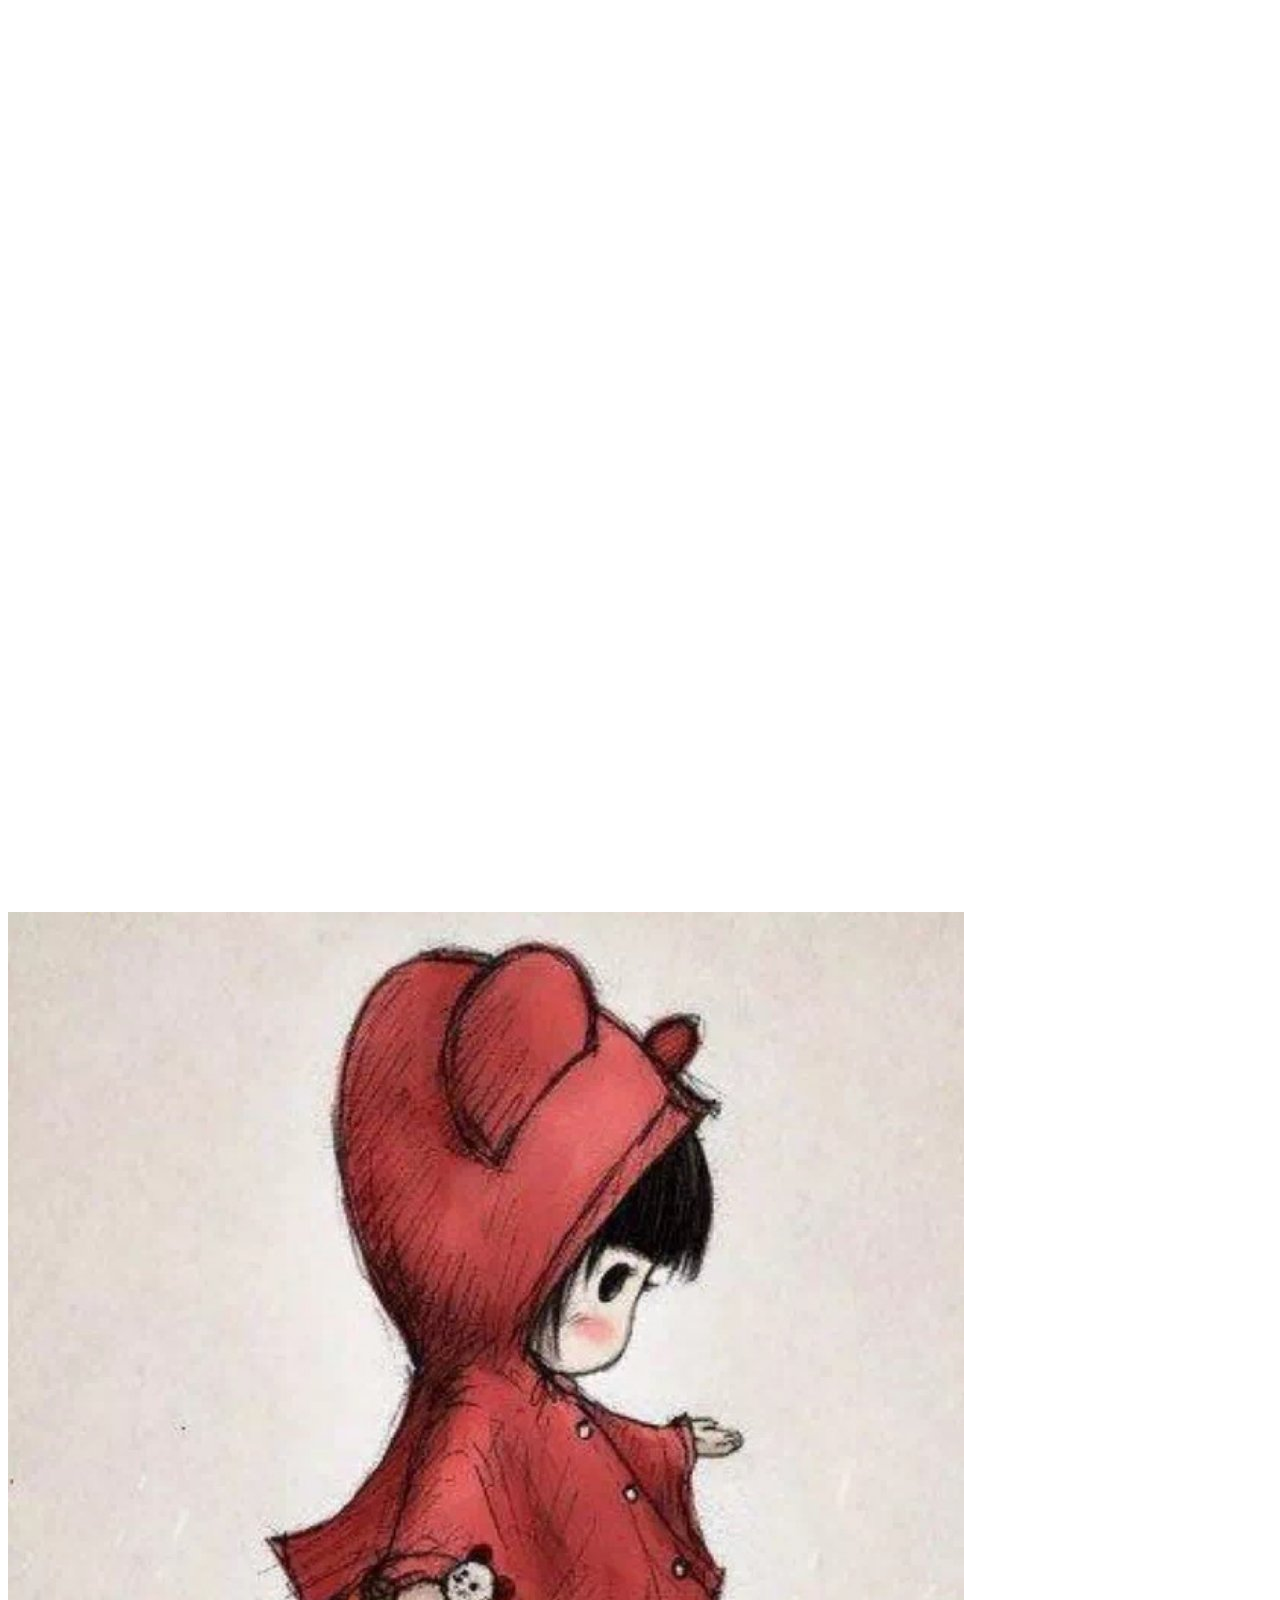
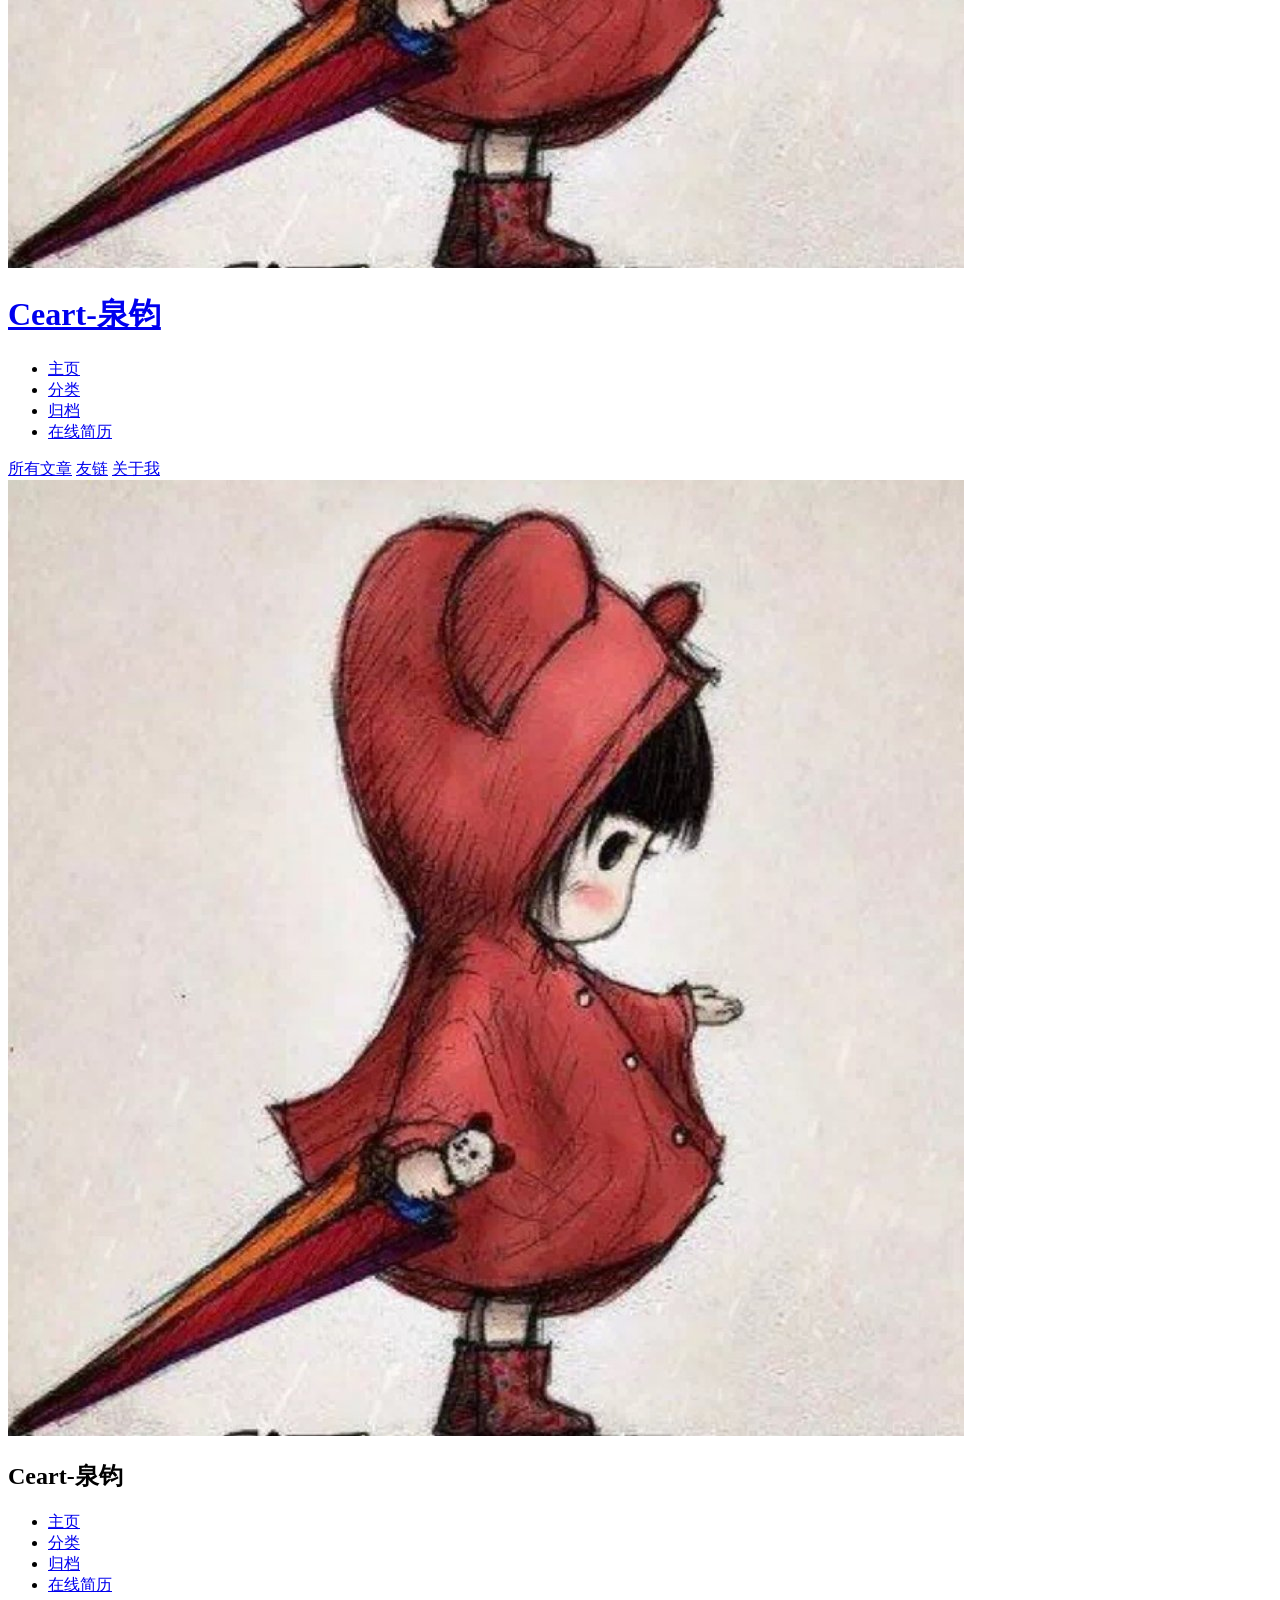
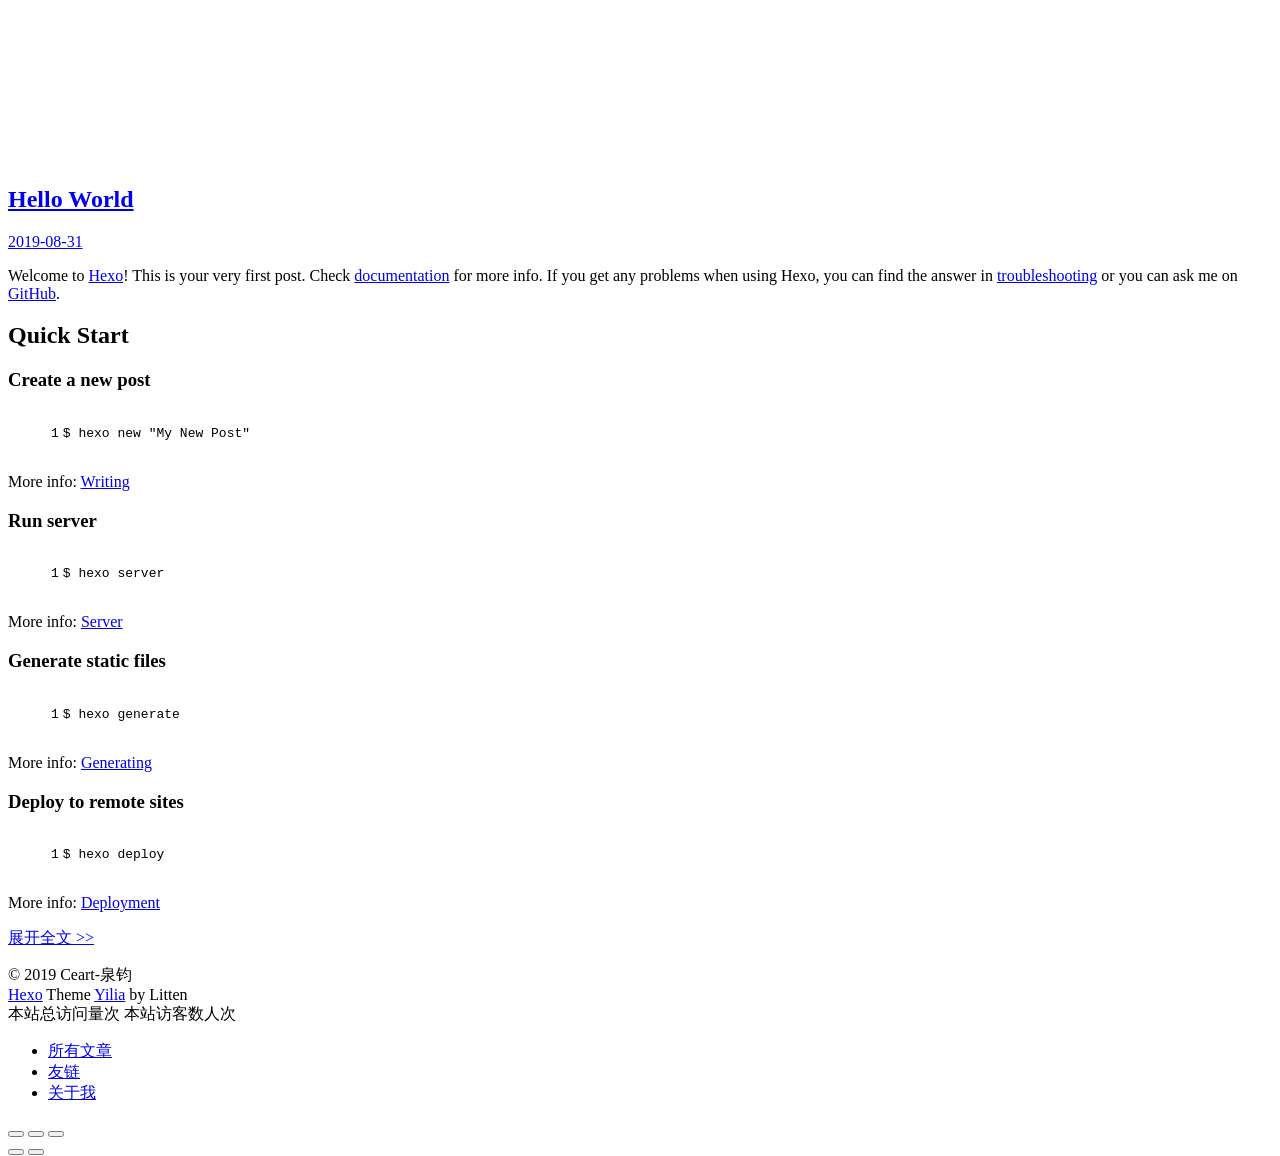
==== commit 3cfc5a16: "Site updated: 2019-09-01 03:13:13" ====
--- a/index.html
+++ b/index.html
@@ -6,20 +6,24 @@
   <meta name="renderer" content="webkit">
   <meta http-equiv="X-UA-Compatible" content="IE=edge">
   <link rel="dns-prefetch" href="http://yoursite.com">
-  <title>Ceart��¼</title>
+  <title>Ceart-泉钧</title>
   <meta name="viewport" content="width=device-width, initial-scale=1, maximum-scale=1">
-  <meta property="og:type" content="website">
-<meta property="og:title" content="Ceart��¼">
+  <meta name="description" content="前端打杂日记!!!">
+<meta name="keywords" content="Vue,React,Node">
+<meta property="og:type" content="website">
+<meta property="og:title" content="Ceart-泉钧">
 <meta property="og:url" content="http://yoursite.com/index.html">
-<meta property="og:site_name" content="Ceart��¼">
-<meta property="og:locale" content="en">
+<meta property="og:site_name" content="Ceart-泉钧">
+<meta property="og:description" content="前端打杂日记!!!">
+<meta property="og:locale" content="zh-tw">
 <meta name="twitter:card" content="summary">
-<meta name="twitter:title" content="Ceart��¼">
-  
-    <link rel="alternative" href="/atom.xml" title="Ceart��¼" type="application/atom+xml">
-  
-  
-    <link rel="icon" href="/favicon.png">
+<meta name="twitter:title" content="Ceart-泉钧">
+<meta name="twitter:description" content="前端打杂日记!!!">
+  
+    <link rel="alternative" href="/atom.xml" title="Ceart-泉钧" type="application/atom+xml">
+  
+  
+    <link rel="icon" href="/favicon.ico">
   
   <link rel="stylesheet" type="text/css" href="/./main.0cf68a.css">
   <style type="text/css">
@@ -39,14 +43,14 @@
     <canvas id="anm-canvas" class="anm-canvas"></canvas>
     <div class="left-col" q-class="show:isShow">
       
-<div class="overlay" style="background: #4d4d4d"></div>
+<div class="overlay" style="background: #000"></div>
 <div class="intrude-less">
 	<header id="header" class="inner">
 		<a href="/" class="profilepic">
-			<img src="" class="js-avatar">
+			<img src="/assets/img/avatar.jpg" class="js-avatar">
 		</a>
 		<hgroup>
-		  <h1 class="header-author"><a href="/">John Doe</a></h1>
+		  <h1 class="header-author"><a href="/">Ceart-泉钧</a></h1>
 		</hgroup>
 		
 
@@ -55,7 +59,11 @@
 			
 				<li><a href="/">主页</a></li>
 	        
-				<li><a href="/tags/随笔/">随笔</a></li>
+				<li><a href="/categories">分类</a></li>
+	        
+				<li><a href="/archives">归档</a></li>
+	        
+				<li><a href="/anires">在线简历</a></li>
 	        
 			</ul>
 		</nav>
@@ -77,13 +85,15 @@
 		<nav class="header-nav">
 			<div class="social">
 				
-					<a class="github" target="_blank" href="#" title="github"><i class="icon-github"></i></a>
-		        
-					<a class="weibo" target="_blank" href="#" title="weibo"><i class="icon-weibo"></i></a>
-		        
-					<a class="rss" target="_blank" href="#" title="rss"><i class="icon-rss"></i></a>
-		        
-					<a class="zhihu" target="_blank" href="#" title="zhihu"><i class="icon-zhihu"></i></a>
+					<a class="github" target="_blank" href="https://github.com/Junquan-Guo" title="github"><i class="icon-github"></i></a>
+		        
+					<a class="weibo" target="_blank" href="https://weibo.com/ceart" title="weibo"><i class="icon-weibo"></i></a>
+		        
+					<a class="zhihu" target="_blank" href="https://www.zhihu.com/people/bilibili-53/activities" title="zhihu"><i class="icon-zhihu"></i></a>
+		        
+					<a class="qq" target="_blank" href="/assets/img/qq.png" title="qq"><i class="icon-qq"></i></a>
+		        
+					<a class="weixin" target="_blank" href="/assets/img/wechat.png" title="weixin"><i class="icon-weixin"></i></a>
 		        
 			</div>
 		</nav>
@@ -94,20 +104,24 @@
     <div class="mid-col" q-class="show:isShow,hide:isShow|isFalse">
       
 <nav id="mobile-nav">
-  	<div class="overlay js-overlay" style="background: #4d4d4d"></div>
+  	<div class="overlay js-overlay" style="background: #000"></div>
 	<div class="btnctn js-mobile-btnctn">
   		<div class="slider-trigger list" q-on="click: openSlider(e)"><i class="icon icon-sort"></i></div>
 	</div>
 	<div class="intrude-less">
 		<header id="header" class="inner">
 			<div class="profilepic">
-				<img src="" class="js-avatar">
+				<img src="/assets/img/avatar.jpg" class="js-avatar">
 			</div>
 			<hgroup>
-			  <h1 class="header-author js-header-author">John Doe</h1>
+			  <h1 class="header-author js-header-author">Ceart-泉钧</h1>
 			</hgroup>
 			
 			
+			
+				
+			
+				
 			
 				
 			
@@ -118,24 +132,30 @@
 			<nav class="header-nav">
 				<div class="social">
 					
-						<a class="github" target="_blank" href="#" title="github"><i class="icon-github"></i></a>
+						<a class="github" target="_blank" href="https://github.com/Junquan-Guo" title="github"><i class="icon-github"></i></a>
 			        
-						<a class="weibo" target="_blank" href="#" title="weibo"><i class="icon-weibo"></i></a>
+						<a class="weibo" target="_blank" href="https://weibo.com/ceart" title="weibo"><i class="icon-weibo"></i></a>
 			        
-						<a class="rss" target="_blank" href="#" title="rss"><i class="icon-rss"></i></a>
+						<a class="zhihu" target="_blank" href="https://www.zhihu.com/people/bilibili-53/activities" title="zhihu"><i class="icon-zhihu"></i></a>
 			        
-						<a class="zhihu" target="_blank" href="#" title="zhihu"><i class="icon-zhihu"></i></a>
+						<a class="qq" target="_blank" href="/assets/img/qq.png" title="qq"><i class="icon-qq"></i></a>
+			        
+						<a class="weixin" target="_blank" href="/assets/img/wechat.png" title="weixin"><i class="icon-weixin"></i></a>
 			        
 				</div>
 			</nav>
 
 			<nav class="header-menu js-header-menu">
-				<ul style="width: 50%">
-				
-				
-					<li style="width: 50%"><a href="/">主页</a></li>
-		        
-					<li style="width: 50%"><a href="/tags/随笔/">随笔</a></li>
+				<ul style="width: 70%">
+				
+				
+					<li style="width: 25%"><a href="/">主页</a></li>
+		        
+					<li style="width: 25%"><a href="/categories">分类</a></li>
+		        
+					<li style="width: 25%"><a href="/archives">归档</a></li>
+		        
+					<li style="width: 25%"><a href="/anires">在线简历</a></li>
 		        
 				</ul>
 			</nav>
@@ -187,6 +207,9 @@
 <p>More info: <a href="https://hexo.io/docs/deployment.html" target="_blank" rel="noopener">Deployment</a></p>
 
       
+      
+
+  <div class="declare" hidden="hidden"></div>
 
       
     </div>
@@ -237,13 +260,15 @@
   <div class="outer">
     <div id="footer-info">
     	<div class="footer-left">
-    		&copy; 2019 John Doe
+    		&copy; 2019 Ceart-泉钧
     	</div>
       	<div class="footer-right">
       		<a href="http://hexo.io/" target="_blank">Hexo</a>  Theme <a href="https://github.com/litten/hexo-theme-yilia" target="_blank">Yilia</a> by Litten
       	</div>
     </div>
   </div>
+<span id="busuanzi_container_site_pv">    本站总访问量<span id="busuanzi_value_site_pv"></span>次</span>
+<span id="busuanzi_container_site_uv">  本站访客数<span id="busuanzi_value_site_uv"></span>人次</span>
 </footer>
     </div>
     <script>
@@ -269,6 +294,8 @@
 return o(i(t),arguments.length<2?void 0:u(arguments[1]))}})},function(t,n,r){var e=r(54),i=r(2),o=e.get,u=e.key;e.exp({getOwnMetadata:function(t,n){return o(t,i(n),arguments.length<3?void 0:u(arguments[2]))}})},function(t,n,r){var e=r(54),i=r(2),o=r(32),u=e.has,c=e.key,f=function(t,n,r){if(u(t,n,r))return!0;var e=o(n);return null!==e&&f(t,e,r)};e.exp({hasMetadata:function(t,n){return f(t,i(n),arguments.length<3?void 0:c(arguments[2]))}})},function(t,n,r){var e=r(54),i=r(2),o=e.has,u=e.key;e.exp({hasOwnMetadata:function(t,n){return o(t,i(n),arguments.length<3?void 0:u(arguments[2]))}})},function(t,n,r){var e=r(54),i=r(2),o=r(26),u=e.key,c=e.set;e.exp({metadata:function(t,n){return function(r,e){c(t,n,(void 0!==e?i:o)(r),u(e))}}})},function(t,n,r){var e=r(1);e(e.P+e.R,"Set",{toJSON:r(165)("Set")})},function(t,n,r){"use strict";var e=r(1),i=r(147)(!0);e(e.P,"String",{at:function(t){return i(this,t)}})},function(t,n,r){"use strict";var e=r(1),i=r(46),o=r(16),u=r(122),c=r(120),f=RegExp.prototype,a=function(t,n){this._r=t,this._s=n};r(139)(a,"RegExp String",function(){var t=this._r.exec(this._s);return{value:t,done:null===t}}),e(e.P,"String",{matchAll:function(t){if(i(this),!u(t))throw TypeError(t+" is not a regexp!");var n=String(this),r="flags"in f?String(t.flags):c.call(t),e=new RegExp(t.source,~r.indexOf("g")?r:"g"+r);return e.lastIndex=o(t.lastIndex),new a(e,n)}})},function(t,n,r){"use strict";var e=r(1),i=r(181);e(e.P,"String",{padEnd:function(t){return i(this,t,arguments.length>1?arguments[1]:void 0,!1)}})},function(t,n,r){"use strict";var e=r(1),i=r(181);e(e.P,"String",{padStart:function(t){return i(this,t,arguments.length>1?arguments[1]:void 0,!0)}})},function(t,n,r){"use strict";r(82)("trimLeft",function(t){return function(){return t(this,1)}},"trimStart")},function(t,n,r){"use strict";r(82)("trimRight",function(t){return function(){return t(this,2)}},"trimEnd")},function(t,n,r){r(153)("asyncIterator")},function(t,n,r){r(153)("observable")},function(t,n,r){var e=r(1);e(e.S,"System",{global:r(3)})},function(t,n,r){for(var e=r(155),i=r(28),o=r(3),u=r(27),c=r(80),f=r(7),a=f("iterator"),s=f("toStringTag"),l=c.Array,h=["NodeList","DOMTokenList","MediaList","StyleSheetList","CSSRuleList"],v=0;v<5;v++){var p,d=h[v],y=o[d],g=y&&y.prototype;if(g){g[a]||u(g,a,l),g[s]||u(g,s,d),c[d]=l;for(p in e)g[p]||i(g,p,e[p],!0)}}},function(t,n,r){var e=r(1),i=r(151);e(e.G+e.B,{setImmediate:i.set,clearImmediate:i.clear})},function(t,n,r){var e=r(3),i=r(1),o=r(121),u=r(207),c=e.navigator,f=!!c&&/MSIE .\./.test(c.userAgent),a=function(t){return f?function(n,r){return t(o(u,[].slice.call(arguments,2),"function"==typeof n?n:Function(n)),r)}:t};i(i.G+i.B+i.F*f,{setTimeout:a(e.setTimeout),setInterval:a(e.setInterval)})},function(t,n,r){r(330),r(269),r(271),r(270),r(273),r(275),r(280),r(274),r(272),r(282),r(281),r(277),r(278),r(276),r(268),r(279),r(283),r(284),r(236),r(238),r(237),r(286),r(285),r(256),r(266),r(267),r(257),r(258),r(259),r(260),r(261),r(262),r(263),r(264),r(265),r(239),r(240),r(241),r(242),r(243),r(244),r(245),r(246),r(247),r(248),r(249),r(250),r(251),r(252),r(253),r(254),r(255),r(317),r(322),r(329),r(320),r(312),r(313),r(318),r(323),r(325),r(308),r(309),r(310),r(311),r(314),r(315),r(316),r(319),r(321),r(324),r(326),r(327),r(328),r(231),r(233),r(232),r(235),r(234),r(220),r(218),r(224),r(221),r(227),r(229),r(217),r(223),r(214),r(228),r(212),r(226),r(225),r(219),r(222),r(211),r(213),r(216),r(215),r(230),r(155),r(302),r(307),r(184),r(303),r(304),r(305),r(306),r(287),r(183),r(185),r(186),r(342),r(331),r(332),r(337),r(340),r(341),r(335),r(338),r(336),r(339),r(333),r(334),r(288),r(289),r(290),r(291),r(292),r(295),r(293),r(294),r(296),r(297),r(298),r(299),r(301),r(300),r(343),r(369),r(372),r(371),r(373),r(374),r(370),r(375),r(376),r(354),r(357),r(353),r(351),r(352),r(355),r(356),r(346),r(368),r(377),r(345),r(347),r(349),r(348),r(350),r(359),r(360),r(362),r(361),r(364),r(363),r(365),r(366),r(367),r(344),r(358),r(380),r(379),r(378),t.exports=r(52)},function(t,n){function r(t,n){if("string"==typeof n)return t.insertAdjacentHTML("afterend",n);var r=t.nextSibling;return r?t.parentNode.insertBefore(n,r):t.parentNode.appendChild(n)}t.exports=r},,,,,,,,,function(t,n,r){(function(n,r){!function(n){"use strict";function e(t,n,r,e){var i=n&&n.prototype instanceof o?n:o,u=Object.create(i.prototype),c=new p(e||[]);return u._invoke=s(t,r,c),u}function i(t,n,r){try{return{type:"normal",arg:t.call(n,r)}}catch(t){return{type:"throw",arg:t}}}function o(){}function u(){}function c(){}function f(t){["next","throw","return"].forEach(function(n){t[n]=function(t){return this._invoke(n,t)}})}function a(t){function n(r,e,o,u){var c=i(t[r],t,e);if("throw"!==c.type){var f=c.arg,a=f.value;return a&&"object"==typeof a&&m.call(a,"__await")?Promise.resolve(a.__await).then(function(t){n("next",t,o,u)},function(t){n("throw",t,o,u)}):Promise.resolve(a).then(function(t){f.value=t,o(f)},u)}u(c.arg)}function e(t,r){function e(){return new Promise(function(e,i){n(t,r,e,i)})}return o=o?o.then(e,e):e()}"object"==typeof r&&r.domain&&(n=r.domain.bind(n));var o;this._invoke=e}function s(t,n,r){var e=P;return function(o,u){if(e===F)throw new Error("Generator is already running");if(e===M){if("throw"===o)throw u;return y()}for(r.method=o,r.arg=u;;){var c=r.delegate;if(c){var f=l(c,r);if(f){if(f===A)continue;return f}}if("next"===r.method)r.sent=r._sent=r.arg;else if("throw"===r.method){if(e===P)throw e=M,r.arg;r.dispatchException(r.arg)}else"return"===r.method&&r.abrupt("return",r.arg);e=F;var a=i(t,n,r);if("normal"===a.type){if(e=r.done?M:j,a.arg===A)continue;return{value:a.arg,done:r.done}}"throw"===a.type&&(e=M,r.method="throw",r.arg=a.arg)}}}function l(t,n){var r=t.iterator[n.method];if(r===g){if(n.delegate=null,"throw"===n.method){if(t.iterator.return&&(n.method="return",n.arg=g,l(t,n),"throw"===n.method))return A;n.method="throw",n.arg=new TypeError("The iterator does not provide a 'throw' method")}return A}var e=i(r,t.iterator,n.arg);if("throw"===e.type)return n.method="throw",n.arg=e.arg,n.delegate=null,A;var o=e.arg;return o?o.done?(n[t.resultName]=o.value,n.next=t.nextLoc,"return"!==n.method&&(n.method="next",n.arg=g),n.delegate=null,A):o:(n.method="throw",n.arg=new TypeError("iterator result is not an object"),n.delegate=null,A)}function h(t){var n={tryLoc:t[0]};1 in t&&(n.catchLoc=t[1]),2 in t&&(n.finallyLoc=t[2],n.afterLoc=t[3]),this.tryEntries.push(n)}function v(t){var n=t.completion||{};n.type="normal",delete n.arg,t.completion=n}function p(t){this.tryEntries=[{tryLoc:"root"}],t.forEach(h,this),this.reset(!0)}function d(t){if(t){var n=t[w];if(n)return n.call(t);if("function"==typeof t.next)return t;if(!isNaN(t.length)){var r=-1,e=function n(){for(;++r<t.length;)if(m.call(t,r))return n.value=t[r],n.done=!1,n;return n.value=g,n.done=!0,n};return e.next=e}}return{next:y}}function y(){return{value:g,done:!0}}var g,b=Object.prototype,m=b.hasOwnProperty,x="function"==typeof Symbol?Symbol:{},w=x.iterator||"@@iterator",S=x.asyncIterator||"@@asyncIterator",_=x.toStringTag||"@@toStringTag",O="object"==typeof t,E=n.regeneratorRuntime;if(E)return void(O&&(t.exports=E));E=n.regeneratorRuntime=O?t.exports:{},E.wrap=e;var P="suspendedStart",j="suspendedYield",F="executing",M="completed",A={},N={};N[w]=function(){return this};var T=Object.getPrototypeOf,I=T&&T(T(d([])));I&&I!==b&&m.call(I,w)&&(N=I);var k=c.prototype=o.prototype=Object.create(N);u.prototype=k.constructor=c,c.constructor=u,c[_]=u.displayName="GeneratorFunction",E.isGeneratorFunction=function(t){var n="function"==typeof t&&t.constructor;return!!n&&(n===u||"GeneratorFunction"===(n.displayName||n.name))},E.mark=function(t){return Object.setPrototypeOf?Object.setPrototypeOf(t,c):(t.__proto__=c,_ in t||(t[_]="GeneratorFunction")),t.prototype=Object.create(k),t},E.awrap=function(t){return{__await:t}},f(a.prototype),a.prototype[S]=function(){return this},E.AsyncIterator=a,E.async=function(t,n,r,i){var o=new a(e(t,n,r,i));return E.isGeneratorFunction(n)?o:o.next().then(function(t){return t.done?t.value:o.next()})},f(k),k[_]="Generator",k.toString=function(){return"[object Generator]"},E.keys=function(t){var n=[];for(var r in t)n.push(r);return n.reverse(),function r(){for(;n.length;){var e=n.pop();if(e in t)return r.value=e,r.done=!1,r}return r.done=!0,r}},E.values=d,p.prototype={constructor:p,reset:function(t){if(this.prev=0,this.next=0,this.sent=this._sent=g,this.done=!1,this.delegate=null,this.method="next",this.arg=g,this.tryEntries.forEach(v),!t)for(var n in this)"t"===n.charAt(0)&&m.call(this,n)&&!isNaN(+n.slice(1))&&(this[n]=g)},stop:function(){this.done=!0;var t=this.tryEntries[0],n=t.completion;if("throw"===n.type)throw n.arg;return this.rval},dispatchException:function(t){function n(n,e){return o.type="throw",o.arg=t,r.next=n,e&&(r.method="next",r.arg=g),!!e}if(this.done)throw t;for(var r=this,e=this.tryEntries.length-1;e>=0;--e){var i=this.tryEntries[e],o=i.completion;if("root"===i.tryLoc)return n("end");if(i.tryLoc<=this.prev){var u=m.call(i,"catchLoc"),c=m.call(i,"finallyLoc");if(u&&c){if(this.prev<i.catchLoc)return n(i.catchLoc,!0);if(this.prev<i.finallyLoc)return n(i.finallyLoc)}else if(u){if(this.prev<i.catchLoc)return n(i.catchLoc,!0)}else{if(!c)throw new Error("try statement without catch or finally");if(this.prev<i.finallyLoc)return n(i.finallyLoc)}}}},abrupt:function(t,n){for(var r=this.tryEntries.length-1;r>=0;--r){var e=this.tryEntries[r];if(e.tryLoc<=this.prev&&m.call(e,"finallyLoc")&&this.prev<e.finallyLoc){var i=e;break}}i&&("break"===t||"continue"===t)&&i.tryLoc<=n&&n<=i.finallyLoc&&(i=null);var o=i?i.completion:{};return o.type=t,o.arg=n,i?(this.method="next",this.next=i.finallyLoc,A):this.complete(o)},complete:function(t,n){if("throw"===t.type)throw t.arg;return"break"===t.type||"continue"===t.type?this.next=t.arg:"return"===t.type?(this.rval=this.arg=t.arg,this.method="return",this.next="end"):"normal"===t.type&&n&&(this.next=n),A},finish:function(t){for(var n=this.tryEntries.length-1;n>=0;--n){var r=this.tryEntries[n];if(r.finallyLoc===t)return this.complete(r.completion,r.afterLoc),v(r),A}},catch:function(t){for(var n=this.tryEntries.length-1;n>=0;--n){var r=this.tryEntries[n];if(r.tryLoc===t){var e=r.completion;if("throw"===e.type){var i=e.arg;v(r)}return i}}throw new Error("illegal catch attempt")},delegateYield:function(t,n,r){return this.delegate={iterator:d(t),resultName:n,nextLoc:r},"next"===this.method&&(this.arg=g),A}}}("object"==typeof n?n:"object"==typeof window?window:"object"==typeof self?self:this)}).call(n,function(){return this}(),r(158))}])</script><script src="/./main.0cf68a.js"></script><script>!function(){!function(e){var t=document.createElement("script");document.getElementsByTagName("body")[0].appendChild(t),t.setAttribute("src",e)}("/slider.e37972.js")}()</script>
 
 
+
+<script async src="//busuanzi.ibruce.info/busuanzi/2.3/busuanzi.pure.mini.js"></script>
     
 <div class="tools-col" q-class="show:isShow,hide:isShow|isFalse" q-on="click:stop(e)">
   <div class="tools-nav header-menu">
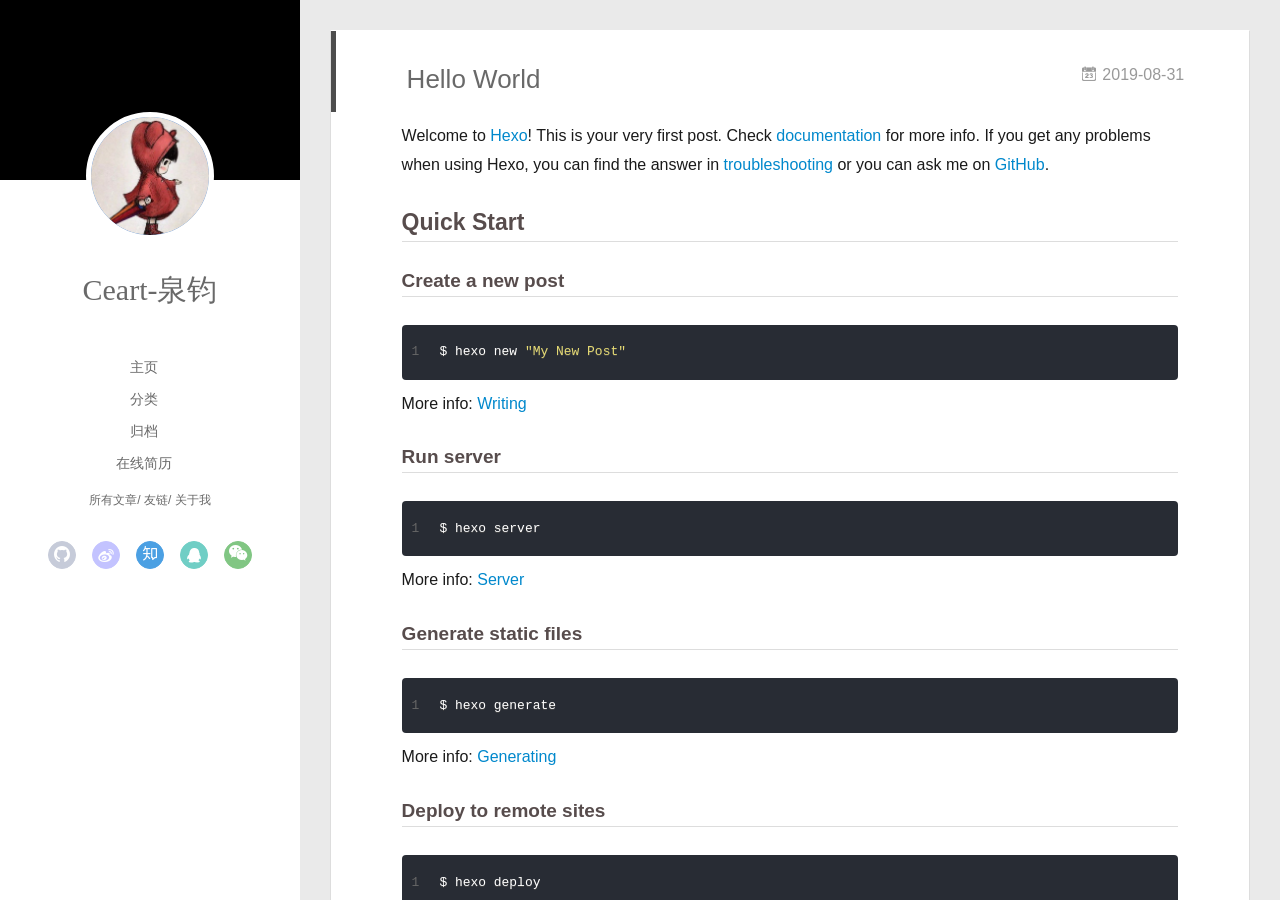
==== commit 5120e5e6: "Site updated: 2019-09-01 11:13:24" ====
--- a/index.html
+++ b/index.html
@@ -396,27 +396,31 @@
         <ul class="search-ul">
           
             <li class="search-li">
-              <a href="http://localhost:4000/" target="_blank" class="search-title"><i class="icon-quo-left icon"></i>友情链接1</a>
-            </li>
-          
-            <li class="search-li">
-              <a href="http://localhost:4000/" target="_blank" class="search-title"><i class="icon-quo-left icon"></i>友情链接2</a>
-            </li>
-          
-            <li class="search-li">
-              <a href="http://localhost:4000/" target="_blank" class="search-title"><i class="icon-quo-left icon"></i>友情链接3</a>
-            </li>
-          
-            <li class="search-li">
-              <a href="http://localhost:4000/" target="_blank" class="search-title"><i class="icon-quo-left icon"></i>友情链接4</a>
-            </li>
-          
-            <li class="search-li">
-              <a href="http://localhost:4000/" target="_blank" class="search-title"><i class="icon-quo-left icon"></i>友情链接5</a>
-            </li>
-          
-            <li class="search-li">
-              <a href="http://localhost:4000/" target="_blank" class="search-title"><i class="icon-quo-left icon"></i>友情链接6</a>
+              <a href="https://blog.csdn.net/ceart" target="_blank" class="search-title"><i class="icon-quo-left icon"></i>csdn博客</a>
+            </li>
+          
+            <li class="search-li">
+              <a href="https://segmentfault.com/u/qianduanxiaoguo" target="_blank" class="search-title"><i class="icon-quo-left icon"></i>segmentfault</a>
+            </li>
+          
+            <li class="search-li">
+              <a href="https://www.zhihu.com/people/bilibili-53/activities" target="_blank" class="search-title"><i class="icon-quo-left icon"></i>知乎</a>
+            </li>
+          
+            <li class="search-li">
+              <a href="https://www.jianshu.com/u/d6e050ebac1e" target="_blank" class="search-title"><i class="icon-quo-left icon"></i>简书</a>
+            </li>
+          
+            <li class="search-li">
+              <a href="https://space.bilibili.com/427472619" target="_blank" class="search-title"><i class="icon-quo-left icon"></i>bilibili</a>
+            </li>
+          
+            <li class="search-li">
+              <a href="https://music.163.com/#/user/home?id=258960480" target="_blank" class="search-title"><i class="icon-quo-left icon"></i>网易云音乐</a>
+            </li>
+          
+            <li class="search-li">
+              <a href="https://www.douban.com/people/dbCeart" target="_blank" class="search-title"><i class="icon-quo-left icon"></i>豆瓣</a>
             </li>
           
         </ul>
--- a/main.0cf68a.css
+++ b/main.0cf68a.css
@@ -0,0 +1 @@
+.clearfix:after,.clearfix:before{content:"";display:table}.clearfix:after{clear:both}.left-col.show{box-shadow:0 0 6px 0 rgba(0,0,0,.75)}.mid-col,.mid-col.show .article,.tools-col,.tools-col .tools-section .search-tag.tagcloud .article-tag-list,.tools-col .tools-section .search-ul .search-tag span:hover,.tools-col .tools-section .search-ul .search-time span:hover,.tools-col .tools-section .search-ul .search-title:hover,.tools-col .tools-section .search-wrap .icon{transition:all .2s ease-in;-ms-transition:all .2s ease-in}@-webkit-keyframes leftIn{0%,60%,75%,90%,to{-webkit-animation-timing-function:cubic-bezier(.215,.61,.355,1);animation-timing-function:cubic-bezier(.215,.61,.355,1)}0%{-webkit-transform:translateZ(0);transform:translateZ(0)}60%{-webkit-transform:translate3d(358px,0,0);transform:translate3d(358px,0,0)}75%{-webkit-transform:translate3d(323px,0,0);transform:translate3d(323px,0,0)}90%{-webkit-transform:translate3d(338px,0,0);transform:translate3d(338px,0,0)}to{-webkit-transform:translate3d(333px,0,0);transform:translate3d(333px,0,0)}}@keyframes leftIn{0%,60%,75%,90%,to{-webkit-animation-timing-function:cubic-bezier(.215,.61,.355,1);animation-timing-function:cubic-bezier(.215,.61,.355,1)}0%{-webkit-transform:translateZ(0);transform:translateZ(0)}60%{-webkit-transform:translate3d(358px,0,0);transform:translate3d(358px,0,0)}75%{-webkit-transform:translate3d(323px,0,0);transform:translate3d(323px,0,0)}90%{-webkit-transform:translate3d(338px,0,0);transform:translate3d(338px,0,0)}to{-webkit-transform:translate3d(333px,0,0);transform:translate3d(333px,0,0)}}.mid-col.show{-webkit-animation-duration:.8s;animation-duration:.8s;-webkit-animation-fill-mode:both;animation-fill-mode:both;-webkit-animation-name:leftIn;animation-name:leftIn}@-webkit-keyframes leftOut{0%,60%,75%,90%,to{-webkit-animation-timing-function:cubic-bezier(.215,.61,.355,1);animation-timing-function:cubic-bezier(.215,.61,.355,1)}0%{-webkit-transform:translate3d(333px,0,0);transform:translate3d(333px,0,0)}60%{-webkit-transform:translate3d(-25px,0,0);transform:translate3d(-25px,0,0)}75%{-webkit-transform:translate3d(10px,0,0);transform:translate3d(10px,0,0)}90%{-webkit-transform:translate3d(-5px,0,0);transform:translate3d(-5px,0,0)}to{-webkit-transform:translateZ(0);transform:translateZ(0)}}@keyframes leftOut{0%,60%,75%,90%,to{-webkit-animation-timing-function:cubic-bezier(.215,.61,.355,1);animation-timing-function:cubic-bezier(.215,.61,.355,1)}0%{-webkit-transform:translate3d(333px,0,0);transform:translate3d(333px,0,0)}60%{-webkit-transform:translate3d(-25px,0,0);transform:translate3d(-25px,0,0)}75%{-webkit-transform:translate3d(10px,0,0);transform:translate3d(10px,0,0)}90%{-webkit-transform:translate3d(-5px,0,0);transform:translate3d(-5px,0,0)}to{-webkit-transform:translateZ(0);transform:translateZ(0)}}.mid-col.hide{-webkit-animation-duration:.8s;animation-duration:.8s;-webkit-animation-name:leftOut;animation-name:leftOut}@-webkit-keyframes smallLeftIn{0%,60%,75%,90%,to{-webkit-animation-timing-function:cubic-bezier(.215,.61,.355,1);animation-timing-function:cubic-bezier(.215,.61,.355,1)}0%{-webkit-transform:translateZ(0);transform:translateZ(0)}60%{-webkit-transform:translate3d(325px,0,0);transform:translate3d(325px,0,0)}75%{-webkit-transform:translate3d(290px,0,0);transform:translate3d(290px,0,0)}90%{-webkit-transform:translate3d(305px,0,0);transform:translate3d(305px,0,0)}to{-webkit-transform:translate3d(300px,0,0);transform:translate3d(300px,0,0)}}@keyframes smallLeftIn{0%,60%,75%,90%,to{-webkit-animation-timing-function:cubic-bezier(.215,.61,.355,1);animation-timing-function:cubic-bezier(.215,.61,.355,1)}0%{-webkit-transform:translateZ(0);transform:translateZ(0)}60%{-webkit-transform:translate3d(325px,0,0);transform:translate3d(325px,0,0)}75%{-webkit-transform:translate3d(290px,0,0);transform:translate3d(290px,0,0)}90%{-webkit-transform:translate3d(305px,0,0);transform:translate3d(305px,0,0)}to{-webkit-transform:translate3d(300px,0,0);transform:translate3d(300px,0,0)}}.tools-col.show{-webkit-animation-duration:.8s;animation-duration:.8s;-webkit-animation-fill-mode:both;animation-fill-mode:both;-webkit-animation-name:smallLeftIn;animation-name:smallLeftIn}@-webkit-keyframes smallleftOut{0%,60%,75%,90%,to{-webkit-animation-timing-function:cubic-bezier(.215,.61,.355,1);animation-timing-function:cubic-bezier(.215,.61,.355,1)}0%{-webkit-transform:translate3d(333px,0,0);transform:translate3d(333px,0,0)}60%{-webkit-transform:translate3d(-25px,0,0);transform:translate3d(-25px,0,0)}75%{-webkit-transform:translate3d(10px,0,0);transform:translate3d(10px,0,0)}90%{-webkit-transform:translate3d(-5px,0,0);transform:translate3d(-5px,0,0)}to{-webkit-transform:translateZ(0);transform:translateZ(0)}}@keyframes smallleftOut{0%,60%,75%,90%,to{-webkit-animation-timing-function:cubic-bezier(.215,.61,.355,1);animation-timing-function:cubic-bezier(.215,.61,.355,1)}0%{-webkit-transform:translate3d(333px,0,0);transform:translate3d(333px,0,0)}60%{-webkit-transform:translate3d(-25px,0,0);transform:translate3d(-25px,0,0)}75%{-webkit-transform:translate3d(10px,0,0);transform:translate3d(10px,0,0)}90%{-webkit-transform:translate3d(-5px,0,0);transform:translate3d(-5px,0,0)}to{-webkit-transform:translateZ(0);transform:translateZ(0)}}.tools-col.hide{-webkit-animation-duration:.8s;animation-duration:.8s;-webkit-animation-fill-mode:both;animation-fill-mode:both;-webkit-animation-name:smallleftOut;animation-name:smallleftOut}html{-ms-text-size-adjust:100%;-webkit-text-size-adjust:100%;-webkit-tap-highlight-color:transparent;height:100%}body{margin:0;font-size:14px;font-family:Helvetica Neue,Helvetica,STHeiTi,Arial,sans-serif;line-height:1.5;color:#333;background-color:#fff;min-height:100%}article,aside,details,figcaption,figure,footer,header,hgroup,main,menu,nav,section,summary{display:block}audio,canvas,progress,video{display:inline-block}audio:not([controls]){display:none;height:0}progress{vertical-align:baseline}[hidden],template{display:none}a{background:transparent;text-decoration:none;color:#08c}a:active{outline:0}abbr[title]{border-bottom:1px dotted}b,strong{font-weight:700}dfn{font-style:italic}mark{background:#ff0;color:#000}small{font-size:80%}sub,sup{font-size:75%;line-height:0;position:relative;vertical-align:baseline}sup{top:-.5em}sub{bottom:-.25em}img{border:0;vertical-align:middle;max-width:100%}svg:not(:root){overflow:hidden}pre{overflow:auto;white-space:pre;white-space:pre-wrap;word-wrap:break-word}code,kbd,pre,samp{font-family:monospace,monospace;font-size:1em}button,input,optgroup,select,textarea{color:inherit;font:inherit;margin:0;vertical-align:middle}button,input,select{overflow:visible}button,select{text-transform:none}button,html input[type=button],input[type=reset],input[type=submit]{-webkit-appearance:button;cursor:pointer}[disabled]{cursor:default}button::-moz-focus-inner,input::-moz-focus-inner{border:0;padding:0}input{line-height:normal}input[type=checkbox],input[type=radio]{box-sizing:border-box;padding:0}input[type=number]::-webkit-inner-spin-button,input[type=number]::-webkit-outer-spin-button{height:auto}input[type=search]{-webkit-appearance:textfield;box-sizing:border-box}input[type=search]::-webkit-search-cancel-button,input[type=search]::-webkit-search-decoration{-webkit-appearance:none}fieldset{border:1px solid silver;margin:0 2px;padding:.35em .625em .75em}legend{border:0;padding:0}textarea{overflow:auto;resize:vertical;vertical-align:top}optgroup{font-weight:700}button,input,select,textarea{outline:0}input,textarea{-webkit-user-modify:read-write-plaintext-only}input::-ms-clear,input::-ms-reveal{display:none}input::-moz-placeholder,textarea::-moz-placeholder{color:#999}input:-ms-input-placeholder,textarea:-ms-input-placeholder{color:#999}input::-webkit-input-placeholder,textarea::-webkit-input-placeholder{color:#999}.placeholder{color:#999}table{border-collapse:collapse;border-spacing:0}td,th{padding:0}blockquote,figure,form,h1,h2,h3,h4,h5,h6,p{margin:0}dd,dl,li,ol,ul{margin:0;padding:0}ol,ul{list-style:none outside none}h1,h2,h3{line-height:2;font-weight:400}h1{font-size:18px}h2{font-size:16px}h3{font-size:14px}i{font-style:normal}*{box-sizing:border-box}@font-face{font-family:iconfont;src:url(./fonts/iconfont.b322fa.eot);src:url(./fonts/iconfont.b322fa.eot#iefix) format("embedded-opentype"),url(./fonts/iconfont.8c627f.woff) format("woff"),url(./fonts/iconfont.16acc2.ttf) format("truetype"),url(./fonts/iconfont.45d7ee.svg#iconfont) format("svg")}[class*=" icon-"],[class^=icon-]{font-family:iconfont!important;speak:none;font-size:16px;font-style:normal;font-weight:400;font-variant:normal;text-transform:none;line-height:1;-webkit-font-smoothing:antialiased;-moz-osx-font-smoothing:grayscale}.icon-twitter:before{content:"\E600"}.icon-facebook:before{content:"\E601"}.icon-clock:before{content:"\E602"}.icon-mail:before{content:"\E609"}.icon-link:before{content:"\E6AB"}.icon-search:before{content:"\E65B"}.icon-smile:before{content:"\E64A"}.icon-roundrightfill:before{content:"\E65A"}.icon-list:before{content:"\E682"}.icon-book:before{content:"\E6FE"}.icon-home:before{content:"\E6BB"}.icon-share:before{content:"\E618"}.icon-back:before{content:"\E625"}.icon-qq:before{content:"\E62D"}.icon-weibo:before{content:"\E619"}.icon-segmentfault:before{content:"\E603"}.icon-sort:before{content:"\E700"}.icon-jianshu:before{content:"\E613"}.icon-circle-left:before{content:"\E71F"}.icon-circle-right:before{content:"\E720"}.icon-loading:before{content:"\E614"}.icon-acfun:before{content:"\E604"}.icon-close:before{content:"\E60C"}.icon-tumblr:before{content:"\E6B0"}.icon-calendar:before{content:"\E667"}.icon-rss:before{content:"\E877"}.icon-price-tags:before{content:"\E6F9"}.icon-quo-left:before{content:"\E7F5"}.icon-quo-right:before{content:"\E7F6"}.icon-back1:before{content:"\E64E"}.icon-github:before{content:"\E735"}.icon-film:before{content:"\E7B7"}.icon-weixin:before{content:"\E61F"}.icon-qzone:before{content:"\E680"}.icon-category:before{content:"\E605"}.icon-douban:before{content:"\E64C"}.icon-roundleftfill:before{content:"\E799"}.icon-tuding:before{content:"\E651"}.icon-zhihu:before{content:"\E61B"}.icon-linkedin:before{content:"\E6D4"}.icon-google:before{content:"\E635"}.icon-plane:before{content:"\E62F"}.icon-bilibili:before{content:"\E622"}.icon-psn:before{content:"\E6C7"}body,button,input,select,textarea{color:#1a1a1a;font-family:lucida grande,lucida sans unicode,lucida,helvetica,Hiragino Sans GB,Microsoft YaHei,WenQuanYi Micro Hei,sans-serif;font-size:16px;font-size:1rem;line-height:1.75}body{overflow-y:hidden;background:#eaeaea}#container,body,html{height:100%;overflow-x:hidden;overflow-y:auto}#mobile-nav{display:none}#container{position:relative;min-height:100%}#container .anm-canvas{display:none}#container.show .anm-canvas{display:block;position:fixed}.body-wrap{margin-bottom:80px}.mid-col{position:absolute;right:0;min-height:100%;background:#eaeaea;left:300px;width:auto}.mid-col.show{background:none;opacity:.9}.mid-col.show .article{background:hsla(0,0%,100%,.3)}.left-col{background:#fff;width:300px;position:fixed;opacity:1;transition:all .2s ease-in;height:100%;z-index:999}.left-col .overlay{width:100%;height:180px;position:absolute}.left-col .intrude-less{width:76%;text-align:center;margin:112px auto 0}.left-col #header{width:100%;height:300px;position:relative;border-bottom:1px solid color-border}.left-col #header a{color:#696969}.left-col #header a:hover{color:#b0a0aa}.left-col #header .header-subtitle{text-align:center;color:#999;font-size:14px;line-height:25px;overflow:hidden;text-overflow:ellipsis;display:-webkit-box;-webkit-line-clamp:2;-webkit-box-orient:vertical}.left-col #header .header-menu{font-weight:300;line-height:31px;text-transform:uppercase;float:none;min-height:150px;margin-left:-12px;text-align:center;display:-webkit-box;-webkit-box-orient:horizontal;-webkit-box-pack:center;-webkit-box-align:center}.left-col #header .header-menu li{cursor:default}.left-col #header .header-menu li a{font-size:14px;min-width:300px}.left-col #header .header-smart-menu{font-size:12px;margin-bottom:20px}.left-col #header .header-smart-menu a:after{content:"/"}.left-col #header .header-smart-menu a:last-child:after{content:""}.left-col #header .profilepic{display:block;border:5px solid #fff;border-radius:300px;width:128px;height:128px;margin:0 auto;position:relative;overflow:hidden;background:#88acdb;-webkit-transition:all .2s ease-in;display:-webkit-box;-webkit-box-orient:horizontal;-webkit-box-pack:center;-webkit-box-align:center;text-align:center}.left-col #header .profilepic img{border-radius:300px;opacity:1;-webkit-transition:all .2s ease-in}.left-col #header .profilepic img.show{width:100%;height:100%;opacity:1}.left-col #header .header-author{text-align:center;margin:.67em 0;font-family:Roboto,serif;font-size:30px;transition:.3s}::-webkit-scrollbar{width:10px;height:10px}::-webkit-scrollbar-button{width:0;height:0}::-webkit-scrollbar-button:end:decrement,::-webkit-scrollbar-button:start:increment{display:none}::-webkit-scrollbar-corner{display:block}::-webkit-scrollbar-thumb{border-radius:8px;background-color:rgba(0,0,0,.2)}::-webkit-scrollbar-thumb:hover{border-radius:8px;background-color:rgba(0,0,0,.5)}::-webkit-scrollbar-thumb,::-webkit-scrollbar-track{border-right:1px solid transparent;border-left:1px solid transparent}::-webkit-scrollbar-track:hover{background-color:rgba(0,0,0,.15)}::-webkit-scrollbar-button:start{width:10px;height:10px;background:url(./img/scrollbar_arrow.png) no-repeat 0 0}::-webkit-scrollbar-button:start:hover{background:url(./img/scrollbar_arrow.png) no-repeat -15px 0}::-webkit-scrollbar-button:start:active{background:url(./img/scrollbar_arrow.png) no-repeat -30px 0}::-webkit-scrollbar-button:end{width:10px;height:10px;background:url(./img/scrollbar_arrow.png) no-repeat 0 -18px}::-webkit-scrollbar-button:end:hover{background:url(./img/scrollbar_arrow.png) no-repeat -15px -18px}::-webkit-scrollbar-button:end:active{background:url(./img/scrollbar_arrow.png) no-repeat -30px -18px}.article-entry .highlight,.article-entry pre{background:rgb(40,44,52);margin:10px 0;padding:10px;overflow:auto;color:#fff;font-size:.9em;line-height:22.400000000000002px}.article-entry .gist .gist-file .gist-data .line-numbers,.article-entry .highlight .gutter pre,.article-entry .highlight .gutter pre .line{color:#666}.article-entry code,.article-entry pre{font-family:Source Code Pro,Consolas,Monaco,Menlo,monospace}.article-entry code{background:#eee;padding:0 .3em;border:none}.article-entry pre code{background:none;text-shadow:none;padding:0;color:#fff}.article-entry .highlight{border-radius:4px}.article-entry .highlight pre{border:none;margin:0;padding:0}.article-entry .highlight table{margin:0;width:auto}.article-entry .highlight td{border:none;padding:0}.article-entry .highlight figcaption{color:highlight-comment;line-height:1em;margin-bottom:1em}.article-entry .highlight figcaption:after,.article-entry .highlight figcaption:before{content:"";display:table}.article-entry .highlight figcaption:after{clear:both}.article-entry .highlight figcaption a{float:right}.article-entry .highlight .gutter pre{text-align:right;padding-right:20px}.article-entry .highlight .gutter pre .line{text-shadow:none}.article-entry .highlight .line{color:#fff;min-height:19px}.article-entry .gist{margin:0 -20px;border-style:solid;border-color:#ddd;border-width:1px 0;background:#272822;padding:15px 20px 15px 0}.article-entry .gist .gist-file{border:none;font-family:Source Code Pro,Consolas,Monaco,Menlo,monospace;margin:0}.article-entry .gist .gist-file .gist-data{background:none;border:none}.article-entry .gist .gist-file .gist-data .line-numbers{background:none;border:none;padding:0 20px 0 0}.article-entry .gist .gist-file .gist-data .line-data{padding:0!important}.article-entry .gist .gist-file .highlight{margin:0;padding:0;border:none}.article-entry .gist .gist-file .gist-meta{background:#272822;color:highlight-comment;font:.85em Helvetica Neue,Helvetica,Arial,sans-serif;text-shadow:0 0;padding:0;margin-top:1em;margin-left:20px}.article-entry .gist .gist-file .gist-meta a{color:#258fb8;font-weight:400}.article-entry .gist .gist-file .gist-meta a:hover{text-decoration:underline}pre .comment{color:#75715e}pre .class .params,pre .function .keyword,pre .keyword{color:#66d9ef}pre .css .value,pre .doctype,pre .function,pre .params,pre .tag{color:#fff}pre .at_rule,pre .at_rule .keyword,pre .css~* .tag,pre .preprocessor,pre .preprocessor .keyword,pre .title{color:#f92672}pre .attribute,pre .built_in,pre .class,pre .css~* .class,pre .function .title{color:#a6e22e}pre .string,pre .value{color:#e6db74}pre .number{color:#7163d7}pre .css~* .id,pre .id{color:#fd971f}#header .tagcloud a{color:#fff}.tagcloud a{display:inline-block;text-decoration:none;font-weight:400;font-size:10px;color:#fff;height:18px;line-height:18px;float:left;padding:0 5px 0 10px;position:relative;border-radius:0 5px 5px 0;margin:5px 9px 5px 8px;font-family:Menlo,Monaco,Andale Mono,lucida console,Courier New,monospace}.tagcloud a:hover{opacity:.8}.tagcloud a:before{content:" ";width:0;height:0;position:absolute;top:0;left:-18px;border:9px solid transparent}.tagcloud a:after{content:" ";width:4px;height:4px;background-color:#fff;border-radius:4px;box-shadow:0 0 0 1px rgba(0,0,0,.3);position:absolute;top:7px;left:2px}.tagcloud a.color1{background:#ff945c}.tagcloud a.color1:before{border-right-color:#ff945c}.tagcloud a.color2{background:#cc8167}.tagcloud a.color2:before{border-right-color:#cc8167}.tagcloud a.color3{background:#ba8f6c}.tagcloud a.color3:before{border-right-color:#ba8f6c}.tagcloud a.color4{background:#94635c}.tagcloud a.color4:before{border-right-color:#94635c}.tagcloud a.color5{background:#7b5d5f}.tagcloud a.color5:before{border-right-color:#7b5d5f}.article-tag-list .article-tag-list-item{float:left}.article-pop-out .icon-tuding{color:#999;float:left;margin-right:10px;margin-top:6px}.article-category,.article-category .article-tag-list,.article-tag,.article-tag .article-tag-list{float:left}.article-category .icon,.article-tag .icon{color:#999;float:left;margin-right:10px;margin-top:6px}.article-pop-out{float:left}.archive-article-date{color:#999;margin-right:7.6923%;float:right}.archive-article-date .icon{margin:5px 5px 5px 0}.glass{background-color:rgba(54,70,93,.9);z-index:998;transition:opacity .15s;width:100%;height:100%;display:none}.glass,.tagcloud-ctn{left:0;opacity:1;bottom:0;position:fixed;right:0;top:0}.tagcloud-ctn{z-index:90120;background-size:100% 100%}.tagcloud-ctn .tagcloud-global{position:fixed;top:50%;left:50%;margin-top:-115px;margin-left:-315px;width:630px}.tagcloud-ctn .tagcloud-global a{width:80px;height:80px;border-radius:50%;background:#f2992e;color:#fff;display:block;float:left;line-height:80px;text-align:center}.tagcloud-ctn .tagcloud-global .tab-post-types .tab-post-type:first-child .post-type-icon{background:#f2992e}.tagcloud-ctn .tagcloud-global .tab-post-types .tab-post-type:nth-child(2) .post-type-icon{background:#56bc8a}.tagcloud-ctn .tagcloud-global .tab-post-types .tab-post-type:nth-child(3) .post-type-icon{background:#4aa8d8}.tagcloud-ctn .tagcloud-global .tab-post-types .tab-post-type:nth-child(4) .post-type-icon{background:#a77dc2}.tagcloud-ctn .tagcloud-global .tab-post-types .tab-post-type:nth-child(5) .post-type-icon{background:#dd765d}#header .header-nav{width:100%;position:absolute;transition:-webkit-transform .3s ease-in;transition:transform .3s ease-in;transition:transform .3s ease-in,-webkit-transform .3s ease-in}#header .header-nav .social{margin-top:10px;text-align:center;display:-webkit-box;display:-ms-flexbox;display:flex;-ms-flex-wrap:wrap;flex-wrap:wrap;-webkit-box-pack:center;-ms-flex-pack:center;justify-content:center}#header .header-nav .social a{border-radius:50%;display:-moz-inline-stack;display:inline-block;vertical-align:middle;*vertical-align:auto;zoom:1;*display:inline;margin:0 8px 15px;transition:.3s;text-align:center;color:#fff;opacity:.7;width:28px;height:28px;line-height:26px}#header .header-nav .social a:hover{opacity:1}#header .header-nav .social a.weibo{background:#aaf;border:1px solid #aaf}#header .header-nav .social a.weibo:hover{border:1px solid #aaf}#header .header-nav .social a.segmentfault{background:#009a61;border:1px solid #009a61}#header .header-nav .social a.segmentfault:hover{border:1px solid #009a61}#header .header-nav .social a.rss{background:#ef7522;border:1px solid #ef7522}#header .header-nav .social a.rss:hover{border:1px solid #cf5d0f}#header .header-nav .social a.github{background:#afb6ca;border:1px solid #afb6ca}#header .header-nav .social a.github:hover{border:1px solid #909ab6}#header .header-nav .social a.facebook{background:#3b5998;border:1px solid #3b5998}#header .header-nav .social a.facebook:hover{border:1px solid #2d4373}#header .header-nav .social a.google{background:#c83d20;border:1px solid #c83d20}#header .header-nav .social a.google:hover{border:1px solid #9c3019}#header .header-nav .social a.twitter{background:#55cff8;border:1px solid #55cff8}#header .header-nav .social a.twitter:hover{border:1px solid #24c1f6}#header .header-nav .social a.linkedin{background:#005a87;border:1px solid #005a87}#header .header-nav .social a.linkedin:hover{border:1px solid #006b98}#header .header-nav .social a.acfun{background:#fd4c5d;border:1px solid #fd4c5d}#header .header-nav .social a.acfun:hover{border:1px solid #fd4c5d}#header .header-nav .social a.bilibili{background:#e15280;border:1px solid #e15280}#header .header-nav .social a.bilibili:hover{border:1px solid #e15280}#header .header-nav .social a.zhihu{background:#0078d8;border:1px solid #0078d8}#header .header-nav .social a.zhihu:hover{border:1px solid #0078d8}#header .header-nav .social a.douban{background:#06c611;border:1px solid #06c611}#header .header-nav .social a.douban:hover{border:1px solid #06c611}#header .header-nav .social a.mail{background:#005a87;border:1px solid #005a87}#header .header-nav .social a.mail:hover{border:1px solid #006b98}#header .header-nav .social a.jianshu{background:#ff5722;border:1px solid #ff5722}#header .header-nav .social a.jianshu:hover{border:1px solid #ff5722}#header .header-nav .social a.weixin{background:#4caf50;border:1px solid #4caf50}#header .header-nav .social a.weixin:hover{border:1px solid #4caf50}#header .header-nav .social a.qq{background:#34baad;border:1px solid #34baad}#header .header-nav .social a.qq:hover{border:1px solid #34baad}#header .header-nav .social a.psn{background:#086ef6;border:1px solid #086ef6}#header .header-nav .social a.psn:hover{border:1px solid #086ef6}#page-nav{text-align:center;margin-top:30px}#page-nav .page-number{width:20px;height:25px;background:#4d4d4d;display:inline-block;color:#fff;line-height:25px;font-size:12px;margin:0 5px 30px;border-radius:2px}#page-nav .page-number:hover{background:#5e5e5e}#page-nav .current{background:#88acdb;cursor:default}#page-nav .current:hover{background:#88acdb}#page-nav .extend{color:#4d4d4d;margin:0 27px;opacity:1}#page-nav .extend:hover{color:#5e5e5e}#page-nav:hover .extend{opacity:1}.archives-wrap{position:relative;margin:0 30px;padding-right:60px;border-bottom:1px solid #eee;background:#fff}.archives-wrap:first-child{margin-top:30px}.archives-wrap:last-child{margin-bottom:80px}.archives-wrap .archive-year-wrap{line-height:35px;width:200px;position:absolute;padding-top:15px;font-size:1.8em;z-index:1}.archives-wrap .archive-year-wrap a{color:#666;font-weight:700;padding-left:48px}.archives{position:relative}.archives .article-info{border:none}.archives .archive-article{margin-left:200px;padding:20px 0;border-bottom:1px solid #eee;border-top:1px solid #fff;position:relative}.archives .archive-article:first-child{border-top:none}.archives .archive-article:last-child{border-bottom:none}.archives .archive-article-title{font-size:16px;color:#333;transition:color .3s}.archives .archive-article-title:hover{color:#657b83}.archives .archive-article-title span{display:block;color:#a8a8a8;font-size:12px;line-height:14px;height:7px;padding-left:2px}.archives .archive-article-title span:before{display:inline-block;content:"\201C";font-family:serif;font-size:30px;float:left;margin:4px 4px 0 -12px;color:#c8c8c8}.archive-article-inner .icon-clock{margin-right:5px}.archive-article-inner .archive-article-header{position:relative;min-height:36px}.archive-article-inner .article-meta{position:relative;float:right;margin-top:-10px;color:#555;background:none;text-align:right;width:auto}.archive-article-inner .article-meta .article-date time{color:#aaa}.archive-article-inner .article-meta .archive-article-date,.archive-article-inner .article-meta .article-tag-list{margin-right:30px;display:-moz-inline-stack;display:inline-block;vertical-align:middle;zoom:1;color:#666;font-size:14px}.archive-article-inner .article-meta .archive-article-date{cursor:default;font-size:12px;margin-bottom:5px;margin-top:-10px;margin-right:0}.archive-article-inner .article-meta .article-category:before{float:left;margin-top:1px;left:15px}.archive-article-inner .article-meta .article-category .article-category-link{width:auto;max-width:83px;padding-left:10px}.archive-article-inner .article-meta .article-tag-list{margin-top:0}.archive-article-inner .article-meta .article-tag-list:before{left:15px}.archive-article-inner .article-meta .article-tag-list .article-tag-list-item{display:inline-block;width:auto;max-width:83px;padding-left:8px;font-size:12px}.tools-col{width:300px;height:100%;position:fixed;left:0;top:0;z-index:0;padding:0;opacity:0;-webkit-overflow-scrolling:touch;overflow-scrolling:touch}.tools-col.show{opacity:1}.tools-col.hide{z-index:0}.tools-col .tools-nav{display:none}.tools-col .tools-section,.tools-col .tools-wrap{height:100%;color:#e5e5e5;width:360px;overflow:hidden;overflow-y:auto}.tools-col .tools-section ::-webkit-scrollbar,.tools-col .tools-wrap ::-webkit-scrollbar{display:none}.tools-col .tools-section .search-wrap{width:310px;margin:20px 20px 10px;position:relative}.tools-col .tools-section .search-wrap .search-ipt{width:310px;color:#fff;background:none;border:none;border-bottom:2px solid #fff;font-family:Roboto,serif}.tools-col .tools-section .search-wrap .icon{position:absolute;right:0;top:7px;color:#fff;cursor:pointer}.tools-col .tools-section .search-wrap .icon:hover{-webkit-transform:scale(1.2);transform:scale(1.2)}.tools-col .tools-section .search-wrap ::-webkit-input-placeholder{color:#ededed}.tools-col .tools-section .search-tag.tagcloud{text-align:center;position:relative}.tools-col .tools-section .search-tag.tagcloud .search-tag-wording{font-size:12px;float:right;margin:4px 75px 0 0}.tools-col .tools-section .search-tag.tagcloud .search-switch{width:40px;height:25px;display:block}.tools-col .tools-section .search-tag.tagcloud .search-switch input{width:40px;height:14px;position:absolute;top:0;right:30px;z-index:2;border:0;background:0 0;-webkit-appearance:none;outline:0}.tools-col .tools-section .search-tag.tagcloud .search-switch input:before{content:"";width:40px;height:14px;border:1px solid #bdcabc;background-color:#fdfdfd;border-radius:20px;cursor:pointer;display:inline-block;position:relative;vertical-align:middle;box-sizing:content-box;box-shadow:inset 0 0 0 0 #dfdfdf;transition:border .4s,box-shadow .4s;background-clip:content-box}.tools-col .tools-section .search-tag.tagcloud .search-switch input:checked:before{border-color:#64bd63;box-shadow:inset 0 0 0 .16rem #64bd63;background-color:#64bd63;transition:border .4s,box-shadow .4s,background-color 1.2s}.tools-col .tools-section .search-tag.tagcloud .search-switch input:checked:after{left:27px;background:#fff}.tools-col .tools-section .search-tag.tagcloud .search-switch input:after{content:"";width:14px;height:14px;position:absolute;top:16px;left:2px;-webkit-transform:translateY(-50%);border-radius:100%;background-color:#91c0f1;box-shadow:0 1px 1px rgba(0,0,0,.4);transition:left .2s;cursor:pointer}.tools-col .tools-section .search-tag.tagcloud .article-tag-list{display:none;margin:15px 10px 0;padding:10px;background:hsla(0,0%,100%,.2)}.tools-col .tools-section .search-tag.tagcloud .article-tag-list.show{display:block}.tools-col .tools-section .search-tag.tagcloud .a{float:none}.tools-col .tools-section .search-ul{margin-top:10px;color:rgba(77,77,77,.75);-webkit-overflow-scrolling:touch;overflow-scrolling:touch;overflow-y:auto}.tools-col .tools-section .search-ul .search-li{padding:10px 20px;border-bottom:1px dotted #dcdcdc}.tools-col .tools-section .search-ul .search-li:hover{background:hsla(0,0%,100%,.2)}.tools-col .tools-section .search-ul .search-title{overflow:hidden;white-space:nowrap;text-overflow:ellipsis;display:block;color:#fffff8;text-shadow:1px 1px rgba(77,77,77,.25)}.tools-col .tools-section .search-ul .search-title .icon{margin-right:10px;color:#fffdd8}.tools-col .tools-section .search-ul .search-title:hover{color:#fff}.tools-col .tools-section .search-ul .search-tag,.tools-col .tools-section .search-ul .search-time{font-size:12px;color:#fffdd8;margin-right:10px}.tools-col .tools-section .search-ul .search-tag .icon,.tools-col .tools-section .search-ul .search-time .icon{margin-right:0}.tools-col .tools-section .search-ul .search-tag span,.tools-col .tools-section .search-ul .search-time span{cursor:pointer}.tools-col .tools-section .search-ul .search-tag span:hover,.tools-col .tools-section .search-ul .search-time span:hover{color:#fff}.tools-col .tools-section .search-ul .search-time{float:left}.tools-col .tools-section .search-ul .search-tag span{margin-right:5px}.tools-col .tools-section-friends{padding-top:30px}.tools-col .aboutme-wrap{display:-webkit-box;display:-ms-flexbox;display:flex;-webkit-box-align:center;-ms-flex-align:center;align-items:center;-webkit-box-pack:center;-ms-flex-pack:center;justify-content:center;width:100%;height:100%;color:#fffdd8;text-shadow:1px 1px rgba(77,77,77,.45)}.body-wrap>article{position:relative}@-webkit-keyframes cd-bounce-1{0%{opacity:0;-webkit-transform:scale(1)}60%{opacity:1;-webkit-transform:scale(1.01)}to{-webkit-transform:scale(1)}}@keyframes cd-bounce-1{0%{opacity:0;-webkit-transform:scale(1);transform:scale(1)}60%{opacity:1;-webkit-transform:scale(1.01);transform:scale(1.01)}to{-webkit-transform:scale(1);transform:scale(1)}}.article{margin:30px;position:relative;border:1px solid #ddd;border-top:1px solid #fff;border-bottom:1px solid #fff;background:#fff;transition:all .2s ease-in}.article img{max-width:100%}.article-inner h1.article-title,.article-title{color:#696969;margin-left:0;font-weight:300;line-height:35px;margin-bottom:20px;font-size:26px;transition:color .3s}.article-header{border-left:5px solid #4d4d4d;padding:30px 0 15px 25px;padding-left:7.6923%}.article-meta{width:150px;font-size:14;text-align:right;position:absolute;right:0;top:23px;text-align:center;z-index:1}.article-meta time{color:#aaa}.article-meta time .icon-clock{margin-right:8px;font-size:16px}.article-more-link{margin-top:0;text-align:left;float:right}.article-more-link a{background:#4d4d4d;color:#fff;font-size:12px;padding:5px 8px;line-height:16px;border-radius:2px;transition:background .3s}.article-more-link a:hover{background:#3c3c3c}.article-more-link a.hidden{visibility:hidden}.article-info.info-on-right{margin:10px 0 0;float:right}.article-info-index.article-info{padding-top:20px;margin:30px 7.6923% 0;min-height:72px;border-top:1px solid #ddd}.article-info-post.article-info{padding:0;border:none;margin:-30px 0 20px 7.6923%}.article-inner p{margin:0 0 1.75em}.article-inner{border-color:#d1d1d1}.article-inner h1{font-size:28px;font-size:1.75rem;line-height:1.25;margin-top:2em;margin-bottom:1em}.article-inner h2{font-size:23px;font-size:1.4375rem;line-height:1.2173913043;margin-top:2.4347826087em;margin-bottom:1.2173913043em}.article-inner h3{font-size:19px;font-size:1.1875rem;line-height:1.1052631579;margin-top:2.9473684211em;margin-bottom:1.4736842105em}.article-inner h4,.article-inner h5,.article-inner h6{font-size:16px;font-size:1rem;line-height:1.3125;margin-top:3.5em;margin-bottom:1.75em}.article-inner h4{letter-spacing:.140625em;text-transform:uppercase}.article-inner h6{font-style:italic}.article-inner h1,.article-inner h2,.article-inner h3,.article-inner h4,.article-inner h5,.article-inner h6{font-weight:900}.article-inner h1:first-child,.article-inner h2:first-child,.article-inner h3:first-child,.article-inner h4:first-child,.article-inner h5:first-child,.article-inner h6:first-child{margin-top:0}.article-inner h1:first-child{margin-bottom:10px;display:inline}.article-entry{line-height:1.8em;padding-right:7.6923%;padding-left:7.6923%}.article-entry p{margin-top:10px}.article-entry li code,.article-entry p code{padding:1px 3px;margin:0 3px;background:#ddd;border:1px solid #ccc;font-family:Menlo,Monaco,Andale Mono,lucida console,Courier New,monospace;word-wrap:break-word;font-size:14px}.article-entry blockquote{background:#ddd;border-left:5px solid #ccc;padding:15px 20px;margin-top:10px;border-left:5px solid #657b83;background:#f6f6f6}.article-entry blockquote p{margin-top:0;margin-bottom:0}.article-entry em{font-style:italic}.article-entry ul li:before{content:"";width:6px;height:6px;border:1px solid #999;border-radius:10px;background:#aaa;display:inline-block;margin-right:10px;float:left;margin-top:10px}.article-entry ol{counter-reset:item}.article-entry ol li:before{counter-increment:item;content:counter(item) ".";margin-right:10px}.article-entry ol,.article-entry ul{font-size:14px;margin:10px 0}.article-entry li ol,.article-entry li ul{margin-left:30px}.article-entry li ol li:before,.article-entry li ul li:before{content:"";background:#dedede}.article-entry h1{margin-top:30px}.article-entry h2,.article-entry h3,.article-entry h4,.article-entry h5,.article-entry h6{margin-top:20px;font-weight:700;color:#574c4c;padding-bottom:5px;border-bottom:1px solid #ddd}.article-entry video{max-width:100%}.article-entry strong{font-weight:700}.article-entry .caption{display:block;font-size:.8em;color:#aaa}.article-entry hr{height:0;margin-top:20px;margin-bottom:20px;border-left:0;border-right:0;border-top:1px solid #ddd;border-bottom:1px solid #fff}.article-entry pre{line-height:1.5;margin-top:10px;padding:5px 15px;overflow-x:auto;color:#657b83;border:1px solid #ccc;text-shadow:0 1px #444;font-family:Menlo,Monaco,Andale Mono,lucida console,Courier New,monospace}.article-entry pre code{font-size:14px}.article-entry table{width:100%;border:1px solid #dedede;margin:15px 0;border-collapse:collapse}.article-entry table td,.article-entry table tr{height:35px}.article-entry table thead tr{background:#f8f8f8}.article-entry table tbody tr:hover{background:#efefef}.article-entry table td,.article-entry table th{border:1px solid #dedede;padding:0 10px}.article-entry figure table{border:none;width:auto;margin:0}.article-entry figure table tbody tr:hover{background:none}#article-nav{margin:0 0 20px;padding:0 32px 10px;min-height:30px}#article-nav .article-nav-link-wrap{font-size:14px}#article-nav .article-nav-link-wrap .article-nav-title{display:inline-block;font-size:16px;transition:color .3s}#article-nav .article-nav-link-wrap:hover .article-nav-title,#article-nav .article-nav-link-wrap:hover i{color:#4d4d4d}#article-nav #article-nav-older{float:right}#disqus_thread,#gitment-ctn,#SOHUCS,.cloud-tie-wrapper,.duoshuo{padding:0 30px!important;min-height:20px}#SOHUCS #SOHU_MAIN .module-cmt-list .block-cont-gw{border-bottom:1px dashed #c8c8c8!important}.share-wrap{min-height:20px}.share-btn{float:right;position:relative}.share-icons{display:-webkit-box;display:-ms-flexbox;display:flex;-webkit-box-pack:center;-ms-flex-pack:center;justify-content:center;-webkit-box-align:center;-ms-flex-align:center;align-items:center;-ms-flex-wrap:wrap;flex-wrap:wrap}.share-icons a{border:1px solid #fff;border-radius:50%;display:-moz-inline-stack;display:inline-block;vertical-align:middle;zoom:1;margin:10px;transition:.3s;text-align:center;color:#fff;opacity:.7;width:28px;height:28px;line-height:26px;text-shadow:1px 1px 1px #509eb7}.share-icons a:active{color:#fff}.share-icons a:hover{-webkit-transform:scale(1.2);transform:scale(1.2)}.share-icons a.share-outer{border:none;color:#fff;background:#4d4d4d;text-shadow:none}.page-modal{position:fixed;top:24%;left:50%;z-index:1001;padding:20px;text-align:center;color:#727272;background:#fff;border-radius:4px;box-shadow:0 2px 5px 0 rgba(0,0,0,.16),0 2px 10px 0 rgba(0,0,0,.12);opacity:0;-webkit-transform:translate(-50%,-200%);transform:translate(-50%,-200%)}.page-modal p{margin-bottom:10px}.page-modal.ready{visibility:hidden;display:block;-webkit-transform:translate(-50%,-100%);transform:translate(-50%,-100%);transition:.3s}.page-modal.in{visibility:visible;opacity:1;-webkit-transform:translate(-50%);transform:translate(-50%)}.page-modal .close{position:absolute;right:15px;top:15px;color:rgba(0,0,0,.2);font-size:16px;line-height:20px}.page-modal .close:active,.page-modal .close:hover{color:rgba(0,0,0,.4)}.mask{visibility:hidden;position:fixed;top:0;left:0;bottom:0;z-index:1000;width:100%;height:100%;background:#000;opacity:0;filter:alpha(opacity=0);pointer-events:none;transition:.3s ease-in-out}.mask.in{visibility:visible;pointer-events:auto;opacity:.3}.page-reward{margin:60px 0;text-align:center}.page-reward .page-reward-btn{position:relative;display:inline-block;width:56px;height:56px;line-height:56px;font-size:20px;color:#fff;background:#f44336;border-radius:50%;box-shadow:0 2px 5px 0 rgba(0,0,0,.16),0 2px 10px 0 rgba(0,0,0,.12);transition:.4s ease-in-out}.page-reward .page-reward-btn:active,.page-reward .page-reward-btn:hover{box-shadow:0 6px 12px rgba(0,0,0,.2),0 4px 15px rgba(0,0,0,.2)}.page-reward .page-reward-btn .tooltip-item{display:block;width:56px;height:56px}.page-reward .reward-box{display:-webkit-box;display:-ms-flexbox;display:flex;-ms-flex-pack:distribute;justify-content:space-around}.page-reward .reward-p{color:#fff;font-weight:700;text-shadow:1px 1px 1px #45b9e0}.page-reward .reward-p .icon{margin:0 10px;color:#ddd}.page-reward .reward-type{font-size:16px;display:block;color:#4d4d4d;margin:20px 0 0}.page-reward .reward-img{width:130px;height:130px;border:6px solid #fff;border-radius:3px}.wrap-side-operation{position:fixed;right:40px;bottom:50px;z-index:999;font-size:14px}.wrap-side-operation .icon-plane{color:#fff;text-shadow:1px 1px 1px #509eb7;opacity:.7;font-size:52px;line-height:40px;width:40px;text-align:center;display:block}.mod-side-operation{width:40px;text-align:center}.jump-container:hover .icon-back{background:rgba(36,193,246,.9)}.jump-container,.toc-container{position:relative;cursor:pointer;width:40px;height:40px;opacity:.8}.jump-plan-container{position:absolute;top:-11px;left:-4px;width:50px;height:61px;overflow:hidden}.jump-plan-container .jump-plane{display:block;position:absolute;width:42px;height:66px;-webkit-transform:translateY(68px);transform:translateY(68px);left:-2px}.mod-side-operation__jump-to-top .icon-back{transition:.3s;color:#fff;background:#ccc;-webkit-transform:rotate(90deg);transform:rotate(90deg);font-size:32px;line-height:40px;width:40px;text-align:center;display:block}.mod-side-operation__jump-to-top .icon-back:hover{background:#24c1f6;color:#24c1f6}.toc-container.tooltip-left{background:#ccc;margin-top:10px;transition:.3s}.toc-container.tooltip-left:hover{background:rgba(36,193,246,.9)}.toc-container.tooltip-left .icon-font{font-size:22px;line-height:40px;color:#fff}.toc-container.tooltip-left .tooltip{width:40px;height:40px;top:0;left:0}.toc-container.tooltip-left .tooltip-east .tooltip-content{min-height:100px;text-align:left;padding:5px 0 5px 20px;right:4.7em;min-width:200px;width:auto;font-size:14px;text-shadow:1px 1px 1px #398199;bottom:-10px;-webkit-transform-origin:100% 100%;transform-origin:100% 100%;-webkit-transform:translate3d(0,-10px,0) rotate3d(1,1,1,-30deg);transform:translate3d(0,-10px,0) rotate3d(1,1,1,-30deg)}.toc-container.tooltip-left .tooltip-east .tooltip-content a{color:#fff}.toc-container.tooltip-left .tooltip-east .tooltip-content:after{top:auto;bottom:23px}.toc-container.tooltip-left .tooltip-east .tooltip-content .toc-article{max-height:500px;overflow-x:hidden;overflow-y:auto}.toc-container.tooltip-left .tooltip-east .tooltip-content .toc-article li ol,.toc-container.tooltip-left .tooltip-east .tooltip-content .toc-article li ul{margin-left:30px}.toc-container.tooltip-left .tooltip-east .tooltip-content .toc-article li{white-space:nowrap}.toc-container.tooltip-left .tooltip:hover .tooltip-content{bottom:-10px;-webkit-transform:translate(0);transform:translate(0)}.tooltip-left .tooltip{position:absolute;z-index:999;cursor:pointer;width:28px;height:28px;top:-10px;right:10px}.tooltip-left .tooltip:hover a.share-outer{background:#24c1f6}@-webkit-keyframes pulse{0%{-webkit-transform:scale3d(.5,.5,1)}to{-webkit-transform:scaleX(1)}}@keyframes pulse{0%{-webkit-transform:scale3d(.5,.5,1);transform:scale3d(.5,.5,1)}to{-webkit-transform:scaleX(1);transform:scaleX(1)}}.tooltip-left .tooltip-content{position:absolute;background:rgba(36,193,246,.9);z-index:9999;width:200px;bottom:50%;margin-bottom:-10px;border-radius:20px;font-size:1.1em;text-align:center;color:#fff;opacity:0;cursor:default;pointer-events:none;-webkit-font-smoothing:antialiased;transition:opacity .3s,-webkit-transform .3s;transition:opacity .3s,transform .3s;transition:opacity .3s,transform .3s,-webkit-transform .3s}.tooltip-left .tooltip-west .tooltip-content{left:3.5em;-webkit-transform-origin:-2em 50%;transform-origin:-2em 50%;-webkit-transform:translate3d(0,50%,0) rotate3d(1,1,1,30deg);transform:translate3d(0,50%,0) rotate3d(1,1,1,30deg)}.tooltip-left .tooltip-east .tooltip-content{right:3.5em;-webkit-transform-origin:calc(100% + 2em) 50%;transform-origin:calc(100% + 2em) 50%;-webkit-transform:translate3d(0,50%,0) rotate3d(1,1,1,-30deg);transform:translate3d(0,50%,0) rotate3d(1,1,1,-30deg)}.tooltip-left .tooltip:hover .tooltip-content{opacity:1;-webkit-transform:translate3d(0,50%,0) rotate3d(0,0,0,0);transform:translate3d(0,50%,0) rotate3d(0,0,0,0);pointer-events:auto}.tooltip-left .tooltip-content:after,.tooltip-left .tooltip-content:before{content:"";position:absolute}.tooltip-left .tooltip-content:before{height:100%;width:3em}.tooltip-left .tooltip-content:after{width:2em;height:2em;top:50%;margin:-1em 0 0;background:url(./fonts/tooltip.4004ff.svg) no-repeat 50%;background-size:100%}.tooltip-left .tooltip-west .tooltip-content:after,.tooltip-left .tooltip-west .tooltip-content:before{right:99%}.tooltip-left .tooltip-east .tooltip-content:after,.tooltip-left .tooltip-east .tooltip-content:before{left:99%}.tooltip-left .tooltip-east .tooltip-content:after{-webkit-transform:scaleX(-1);transform:scaleX(-1)}.tooltip-top .tooltip{display:inline;position:relative;z-index:999}.tooltip-top .tooltip:after{content:"";position:absolute;width:100%;height:20px;bottom:100%;left:50%;pointer-events:none;-webkit-transform:translateX(-50%);transform:translateX(-50%)}.tooltip-top .tooltip:hover:after{pointer-events:auto}.tooltip-top .tooltip-content{position:absolute;z-index:9999;width:370px;left:50%;bottom:100%;font-size:20px;line-height:1.4;text-align:center;font-weight:400;color:#4d4d4d;background:transparent;opacity:0;margin:0 0 -10px -185px;cursor:default;pointer-events:none;font-family:Satisfy,cursive;-webkit-font-smoothing:antialiased;transition:opacity .3s .3s;padding-bottom:80px}.tooltip-top .tooltip:hover .tooltip-content{opacity:1;pointer-events:auto;transition-delay:0s}.tooltip-top .tooltip-content span{display:block}.tooltip-top .tooltip-text{border-bottom:10px solid #4d4d4d;overflow:hidden;-webkit-transform:scaleX(0);transform:scaleX(0);transition:-webkit-transform .3s .3s;transition:transform .3s .3s;transition:transform .3s .3s,-webkit-transform .3s .3s}.tooltip-top .tooltip:hover .tooltip-text{transition-delay:0s;-webkit-transform:scaleX(1);transform:scaleX(1)}.tooltip-top .tooltip-inner{background:rgba(36,193,246,.9);padding:40px;-webkit-transform:translate3d(0,100%,0);transform:translate3d(0,100%,0);webkit-transition:-webkit-transform .3s;transition:-webkit-transform .3s;transition:transform .3s;transition:transform .3s,-webkit-transform .3s}.tooltip-top .tooltip:hover .tooltip-inner{transition-delay:.3s;-webkit-transform:translateZ(0);transform:translateZ(0)}.tooltip-top .tooltip-content:after{content:"";left:50%;border:solid transparent;height:0;width:0;position:absolute;pointer-events:none;border-color:transparent;border-top-color:#4d4d4d;border-width:10px;margin-left:-10px}#footer{font-size:12px;font-family:Menlo,Monaco,Andale Mono,lucida console,Courier New,monospace;text-shadow:0 1px #fff;position:absolute;bottom:30px;opacity:.6;width:100%;text-align:center}#footer .outer{padding:0 30px}.footer-left{float:left}.footer-right{float:right}@media screen and (max-width:800px){#container,body,html{height:auto;overflow-x:hidden;overflow-y:auto}#mobile-nav{display:block}.body-wrap{margin-bottom:0}.left-col{display:none}.mid-col{left:0}#header .header-nav,.mid-col{position:relative}.wrap-side-operation{display:none}.cloud-tie-wrapper{padding:0;min-height:20px}.tools-col{left:-300px;width:300px}.tools-col .tools-wrap{padding-top:48px}.tools-col .tools-section,.tools-col .tools-wrap{width:300px}.tools-col .tools-section .search-wrap,.tools-col .tools-wrap .search-wrap{width:280px}.tools-col .tools-section .search-tag.tagcloud,.tools-col .tools-wrap .search-tag.tagcloud{margin-right:-30px}.tools-col .tools-section .search-ul .search-li,.tools-col .tools-wrap .search-ul .search-li{padding:5px 20px}.tools-col.show .header-menu.tools-nav{display:block}#container .header-author.fixed{position:fixed;top:-29px;width:100%;color:#ddd}.mobile-mask{width:100%;height:100%;position:fixed;top:0;left:0;background:rgba(0,0,0,.85);z-index:999}.btnctn{position:fixed;width:50px;height:50px;top:-5px;z-index:4}.btnctn .slider-trigger{position:absolute;z-index:101;width:42px;height:42px;text-align:center;line-height:50px}.btnctn .slider-trigger.back{top:0;left:0}.btnctn .slider-trigger.list{bottom:0;left:0}.btnctn .slider-trigger:hover{background:#444}.btnctn .slider-trigger .icon{font-size:24px;color:#fff}.article-header{border-left:none;padding:0;border-bottom:1px dotted #ddd}.article-header h1{margin-bottom:10px}.article-header .archive-article-date{float:none}.header-subtitle .icon{margin:0 10px;color:#d0d0d0}.article-info-index.article-info{min-height:40px;padding-top:10px;margin:0;border-top:1px solid #ddd}.article-info-post.article-info{margin:0;padding-top:10px;border:none}#viewer-box .viewer-box-l{font-size:14px}.article-nav-link-wrap{margin:5px 0;display:block;clear:both}.article-nav-link-wrap .icon-circle-right{float:left;margin:6px 4px 0 0}.article{padding:10px;margin:10px 0;border:0;font-size:16px;color:#555}.article .article-more-link{margin:0}.article .article-entry{padding:10px 0 30px}.article .article-inner h1.article-title,.article .article-title{font-size:18px;font-weight:300;display:block;margin:0}.article .article-meta{width:auto;height:30px;margin-top:-5px;position:ralative}.article .article-meta .article-date{font-size:12px;border-radius:0;color:#666;background:none;height:auto;padding:0;margin:0;width:100%;text-align:left;margin-left:10px}.article .article-meta .article-date time{width:auto;float:right;margin-right:10px}.article .article-meta .article-tag-list{margin-top:7px;position:absolute;right:10px;top:0}.article .article-meta .article-tag-list:before{float:left;margin-top:1px;left:0}.article .article-meta .article-tag-list .article-tag-list-item{float:left;padding-left:0;width:auto;max-width:83px}.article .article-meta .article-category{margin-top:7px;position:absolute;right:10px;top:-30px}.article .article-meta .article-category:before{float:left;margin-top:1px;left:15px}.article .article-meta .article-category .article-category-link{max-width:83px;width:auto;padding-left:10px}.article #article-nav-older{float:none;display:block}.share{padding:3px 10px}#disqus_thread,.duoshuo{padding:0 13px}#article-nav{margin:0;padding:5px 10px 10px}#article-nav #article-nav-older{float:none}#article-nav .article-nav-link-wrap .article-nav-title{font-size:16px}#page-nav .extend{opacity:1}.instagram .open-ins{left:2px;top:-30px;color:#aaa}.info-on-right{float:none}.archives-wrap{margin:10px 10px 0;padding:10px}.archives-wrap .archive-article-title{font-size:16px}.archives-wrap .archive-year-wrap{position:relative;padding:0}.archives-wrap .archive-year-wrap a{padding:0}.archives-wrap .article-meta .archive-article-date{font-size:12px;margin-right:10px;margin-top:-5px}.archives-wrap .article-meta .article-tag-list-link{font-size:12px}.archives .archive-article{padding:10px 0;margin-left:0}#footer{position:relative;bottom:0}#footer .footer-left{float:none;margin-bottom:10px}#footer .footer-right{float:none}#mobile-nav .header-author{margin:0;position:relative;z-index:2;color:#424242}#mobile-nav .overlay{height:110px;position:absolute;width:100%;z-index:2;background:#4d4d4d}#mobile-nav #header{padding:10px 0 0}#mobile-nav #header .profilepic{display:block;position:relative;z-index:100}.header-menu{height:auto;margin:10px 0 20px}.header-menu.tools-nav{display:none;position:fixed;left:0;width:100%;z-index:9999}.header-menu.tools-nav ul{margin-right:28px}.header-menu.tools-nav li,.header-menu.tools-nav ul{border-color:#fff}.header-menu.tools-nav li a,.header-menu.tools-nav ul a{color:#fff}.header-menu.tools-nav li a.active,.header-menu.tools-nav ul a.active{background:#81b5cc}.header-menu ul{text-align:center;cursor:default;display:-webkit-box;display:-ms-flexbox;display:flex;margin:0 auto;-webkit-box-align:center;-ms-flex-align:center;align-items:center;-ms-flex-pack:distribute;justify-content:space-around;position:relative;z-index:1;border:1px solid #a0a0a0;border-radius:3px}.header-menu li{border-left:1px solid #a0a0a0}.header-menu li:first-child{border-left:0}.header-menu li:last-child{border-right:0}.header-menu li a{font-size:14px;overflow:hidden;text-overflow:ellipsis;white-space:nowrap;display:block;color:#a0a0a0}.header-menu li a.active{color:#eaeaea;background:#a0a0a0}.profilepic{display:block;border:5px solid #fff;border-radius:300px;width:128px;height:128px;margin:0 auto;position:relative;overflow:hidden;background:#88acdb;-webkit-transition:all .2s ease-in;display:-webkit-box;-webkit-box-orient:horizontal;-webkit-box-pack:center;-webkit-box-align:center;text-align:center}.header-author{text-align:center;margin:.67em 0;font-family:Roboto,serif;font-size:30px;transition:.3s}.header-subtitle{text-align:center;color:#999;font-size:14px;line-height:25px;overflow:hidden;text-overflow:ellipsis;display:-webkit-box;-webkit-line-clamp:2;-webkit-box-orient:vertical;padding:0 24px}}/*! PhotoSwipe Default UI CSS by Dmitry Semenov | photoswipe.com | MIT license */.pswp__button{width:44px;height:44px;position:relative;background:none;cursor:pointer;overflow:visible;-webkit-appearance:none;display:block;border:0;padding:0;margin:0;float:right;opacity:.75;transition:opacity .2s;box-shadow:none}.pswp__button:focus,.pswp__button:hover{opacity:1}.pswp__button:active{outline:none;opacity:.9}.pswp__button::-moz-focus-inner{padding:0;border:0}.pswp__ui--over-close .pswp__button--close{opacity:1}.pswp__button,.pswp__button--arrow--left:before,.pswp__button--arrow--right:before{background:url(./img/default-skin.png) 0 0 no-repeat;background-size:264px 88px;width:44px;height:44px}@media (-webkit-min-device-pixel-ratio:1.1),(-webkit-min-device-pixel-ratio:1.09375),(min-resolution:1.1dppx),(min-resolution:105dpi){.pswp--svg .pswp__button,.pswp--svg .pswp__button--arrow--left:before,.pswp--svg .pswp__button--arrow--right:before{background-image:url(./fonts/default-skin.b257fa.svg)}.pswp--svg .pswp__button--arrow--left,.pswp--svg .pswp__button--arrow--right{background:none}}.pswp__button--close{background-position:0 -44px}.pswp__button--share{background-position:-44px -44px}.pswp__button--fs{display:none}.pswp--supports-fs .pswp__button--fs{display:block}.pswp--fs .pswp__button--fs{background-position:-44px 0}.pswp__button--zoom{display:none;background-position:-88px 0}.pswp--zoom-allowed .pswp__button--zoom{display:block}.pswp--zoomed-in .pswp__button--zoom{background-position:-132px 0}.pswp--touch .pswp__button--arrow--left,.pswp--touch .pswp__button--arrow--right{visibility:hidden}.pswp__button--arrow--left,.pswp__button--arrow--right{background:none;top:50%;margin-top:-50px;width:70px;height:100px;position:absolute}.pswp__button--arrow--left{left:0}.pswp__button--arrow--right{right:0}.pswp__button--arrow--left:before,.pswp__button--arrow--right:before{content:"";top:35px;background-color:rgba(0,0,0,.3);height:30px;width:32px;position:absolute}.pswp__button--arrow--left:before{left:6px;background-position:-138px -44px}.pswp__button--arrow--right:before{right:6px;background-position:-94px -44px}.pswp__counter,.pswp__share-modal{-webkit-user-select:none;-moz-user-select:none;-ms-user-select:none;user-select:none}.pswp__share-modal{display:block;background:rgba(0,0,0,.5);width:100%;height:100%;top:0;left:0;padding:10px;position:absolute;z-index:1600;opacity:0;transition:opacity .25s ease-out;-webkit-backface-visibility:hidden;will-change:opacity}.pswp__share-modal--hidden{display:none}.pswp__share-tooltip{z-index:1620;position:absolute;background:#fff;top:56px;border-radius:2px;display:block;width:auto;right:44px;box-shadow:0 2px 5px rgba(0,0,0,.25);-webkit-transform:translateY(6px);transform:translateY(6px);transition:-webkit-transform .25s;transition:transform .25s;transition:transform .25s,-webkit-transform .25s;-webkit-backface-visibility:hidden;will-change:transform}.pswp__share-tooltip a{display:block;padding:8px 12px;font-size:14px;line-height:18px}.pswp__share-tooltip a,.pswp__share-tooltip a:hover{color:#000;text-decoration:none}.pswp__share-tooltip a:first-child{border-radius:2px 2px 0 0}.pswp__share-tooltip a:last-child{border-radius:0 0 2px 2px}.pswp__share-modal--fade-in{opacity:1}.pswp__share-modal--fade-in .pswp__share-tooltip{-webkit-transform:translateY(0);transform:translateY(0)}.pswp--touch .pswp__share-tooltip a{padding:16px 12px}a.pswp__share--facebook:before{content:"";display:block;width:0;height:0;position:absolute;top:-12px;right:15px;border:6px solid transparent;border-bottom-color:#fff;-webkit-pointer-events:none;-moz-pointer-events:none;pointer-events:none}a.pswp__share--facebook:hover{background:#3e5c9a;color:#fff}a.pswp__share--facebook:hover:before{border-bottom-color:#3e5c9a}a.pswp__share--twitter:hover{background:#55acee;color:#fff}a.pswp__share--pinterest:hover{background:#ccc;color:#ce272d}a.pswp__share--download:hover{background:#ddd}.pswp__counter{position:absolute;left:0;top:0;height:44px;font-size:13px;line-height:44px;color:#fff;opacity:.75;padding:0 10px}.pswp__caption{position:absolute;left:0;bottom:0;width:100%;min-height:44px}.pswp__caption small{font-size:11px;color:#bbb}.pswp__caption__center{text-align:left;max-width:420px;margin:0 auto;font-size:13px;padding:10px;line-height:20px;color:#ccc}.pswp__caption--empty{display:none}.pswp__caption--fake{visibility:hidden}.pswp__preloader{width:44px;height:44px;position:absolute;top:0;left:50%;margin-left:-22px;opacity:0;transition:opacity .25s ease-out;will-change:opacity;direction:ltr}.pswp__preloader__icn{width:20px;height:20px;margin:12px}.pswp__preloader--active{opacity:1}.pswp__preloader--active .pswp__preloader__icn{background:url(./img/preloader.gif) 0 0 no-repeat}.pswp--css_animation .pswp__preloader--active{opacity:1}.pswp--css_animation .pswp__preloader--active .pswp__preloader__icn{-webkit-animation:clockwise .5s linear infinite;animation:clockwise .5s linear infinite}.pswp--css_animation .pswp__preloader--active .pswp__preloader__donut{-webkit-animation:donut-rotate 1s cubic-bezier(.4,0,.22,1) infinite;animation:donut-rotate 1s cubic-bezier(.4,0,.22,1) infinite}.pswp--css_animation .pswp__preloader__icn{background:none;opacity:.75;width:14px;height:14px;position:absolute;left:15px;top:15px;margin:0}.pswp--css_animation .pswp__preloader__cut{position:relative;width:7px;height:14px;overflow:hidden}.pswp--css_animation .pswp__preloader__donut{box-sizing:border-box;width:14px;height:14px;border:2px solid #fff;border-radius:50%;border-left-color:transparent;border-bottom-color:transparent;position:absolute;top:0;left:0;background:none;margin:0}@media screen and (max-width:1024px){.pswp__preloader{position:relative;left:auto;top:auto;margin:0;float:right}}@-webkit-keyframes clockwise{0%{-webkit-transform:rotate(0deg);transform:rotate(0deg)}to{-webkit-transform:rotate(1turn);transform:rotate(1turn)}}@keyframes clockwise{0%{-webkit-transform:rotate(0deg);transform:rotate(0deg)}to{-webkit-transform:rotate(1turn);transform:rotate(1turn)}}@-webkit-keyframes donut-rotate{0%{-webkit-transform:rotate(0);transform:rotate(0)}50%{-webkit-transform:rotate(-140deg);transform:rotate(-140deg)}to{-webkit-transform:rotate(0);transform:rotate(0)}}@keyframes donut-rotate{0%{-webkit-transform:rotate(0);transform:rotate(0)}50%{-webkit-transform:rotate(-140deg);transform:rotate(-140deg)}to{-webkit-transform:rotate(0);transform:rotate(0)}}.pswp__ui{-webkit-font-smoothing:auto;visibility:visible;opacity:1;z-index:1550}.pswp__top-bar{position:absolute;left:0;top:0;height:44px;width:100%}.pswp--has_mouse .pswp__button--arrow--left,.pswp--has_mouse .pswp__button--arrow--right,.pswp__caption,.pswp__top-bar{-webkit-backface-visibility:hidden;will-change:opacity;transition:opacity 333ms cubic-bezier(.4,0,.22,1)}.pswp--has_mouse .pswp__button--arrow--left,.pswp--has_mouse .pswp__button--arrow--right{visibility:visible}.pswp__caption,.pswp__top-bar{background-color:rgba(0,0,0,.5)}.pswp__ui--fit .pswp__caption,.pswp__ui--fit .pswp__top-bar{background-color:rgba(0,0,0,.3)}.pswp__ui--idle .pswp__button--arrow--left,.pswp__ui--idle .pswp__button--arrow--right,.pswp__ui--idle .pswp__top-bar{opacity:0}.pswp__ui--hidden .pswp__button--arrow--left,.pswp__ui--hidden .pswp__button--arrow--right,.pswp__ui--hidden .pswp__caption,.pswp__ui--hidden .pswp__top-bar{opacity:.001}.pswp__ui--one-slide .pswp__button--arrow--left,.pswp__ui--one-slide .pswp__button--arrow--right,.pswp__ui--one-slide .pswp__counter{display:none}.pswp__element--disabled{display:none!important}.pswp--minimal--dark .pswp__top-bar{background:none}/*! PhotoSwipe main CSS by Dmitry Semenov | photoswipe.com | MIT license */.pswp{display:none;position:absolute;width:100%;height:100%;left:0;top:0;overflow:hidden;-ms-touch-action:none;touch-action:none;z-index:1500;-webkit-text-size-adjust:100%;-webkit-backface-visibility:hidden;outline:none}.pswp *{box-sizing:border-box}.pswp img{max-width:none}.pswp--animate_opacity{opacity:.001;will-change:opacity;transition:opacity 333ms cubic-bezier(.4,0,.22,1)}.pswp--open{display:block}.pswp--zoom-allowed .pswp__img{cursor:zoom-in}.pswp--zoomed-in .pswp__img{cursor:-webkit-grab;cursor:grab}.pswp--dragging .pswp__img{cursor:-webkit-grabbing;cursor:grabbing}.pswp__bg{background:#000;opacity:0;-webkit-transform:translateZ(0);transform:translateZ(0);-webkit-backface-visibility:hidden}.pswp__bg,.pswp__scroll-wrap{position:absolute;left:0;top:0;width:100%;height:100%}.pswp__scroll-wrap{overflow:hidden}.pswp__container,.pswp__zoom-wrap{-ms-touch-action:none;touch-action:none;position:absolute;left:0;right:0;top:0;bottom:0}.pswp__container,.pswp__img{-webkit-user-select:none;-moz-user-select:none;-ms-user-select:none;user-select:none;-webkit-tap-highlight-color:transparent;-webkit-touch-callout:none}.pswp__zoom-wrap{position:absolute;width:100%;-webkit-transform-origin:left top;transform-origin:left top;transition:-webkit-transform 333ms cubic-bezier(.4,0,.22,1);transition:transform 333ms cubic-bezier(.4,0,.22,1);transition:transform 333ms cubic-bezier(.4,0,.22,1),-webkit-transform 333ms cubic-bezier(.4,0,.22,1)}.pswp__bg{will-change:opacity;transition:opacity 333ms cubic-bezier(.4,0,.22,1)}.pswp--animated-in .pswp__bg,.pswp--animated-in .pswp__zoom-wrap{transition:none}.pswp__container,.pswp__zoom-wrap{-webkit-backface-visibility:hidden}.pswp__item{right:0;bottom:0;overflow:hidden}.pswp__img,.pswp__item{position:absolute;left:0;top:0}.pswp__img{width:auto;height:auto}.pswp__img--placeholder{-webkit-backface-visibility:hidden}.pswp__img--placeholder--blank{background:#222}.pswp--ie .pswp__img{width:100%!important;height:auto!important;left:0;top:0}.pswp__error-msg{position:absolute;left:0;top:50%;width:100%;text-align:center;font-size:14px;line-height:16px;margin-top:-8px;color:#ccc}.pswp__error-msg a{color:#ccc;text-decoration:underline}
